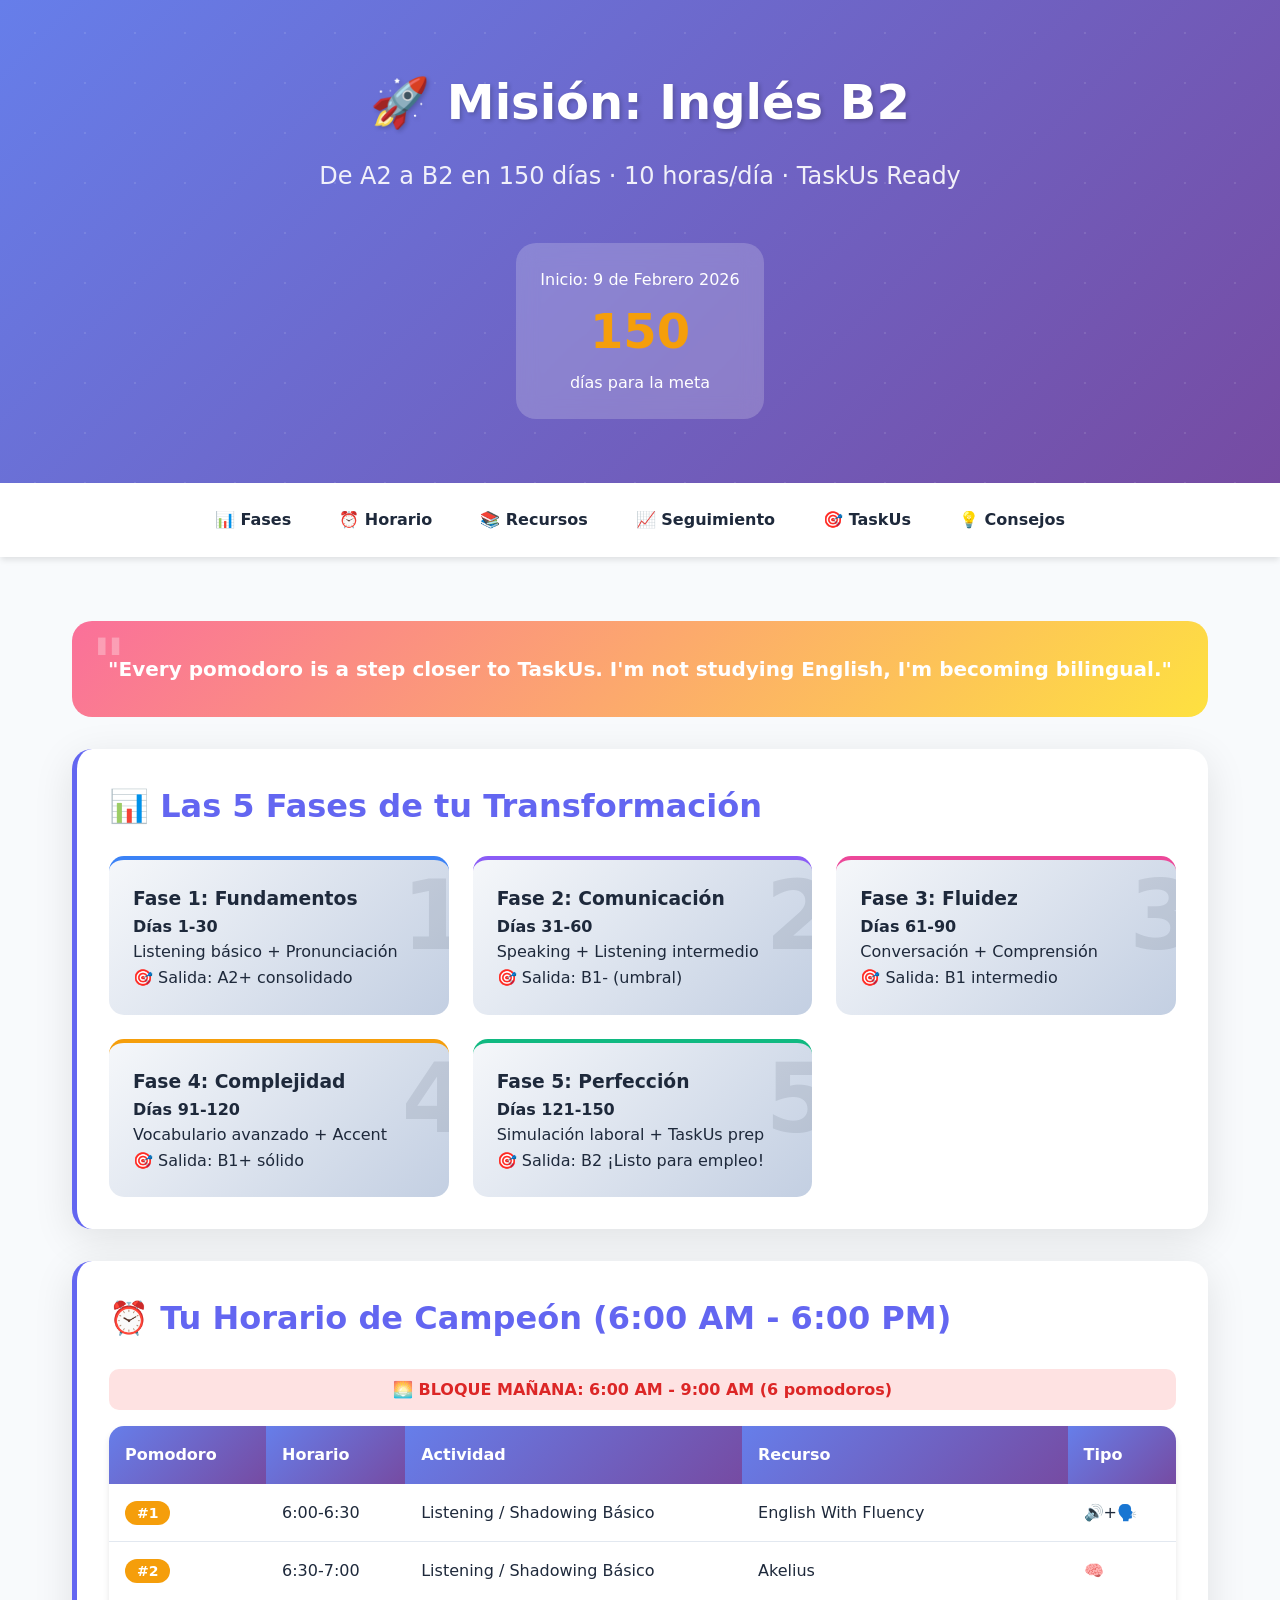
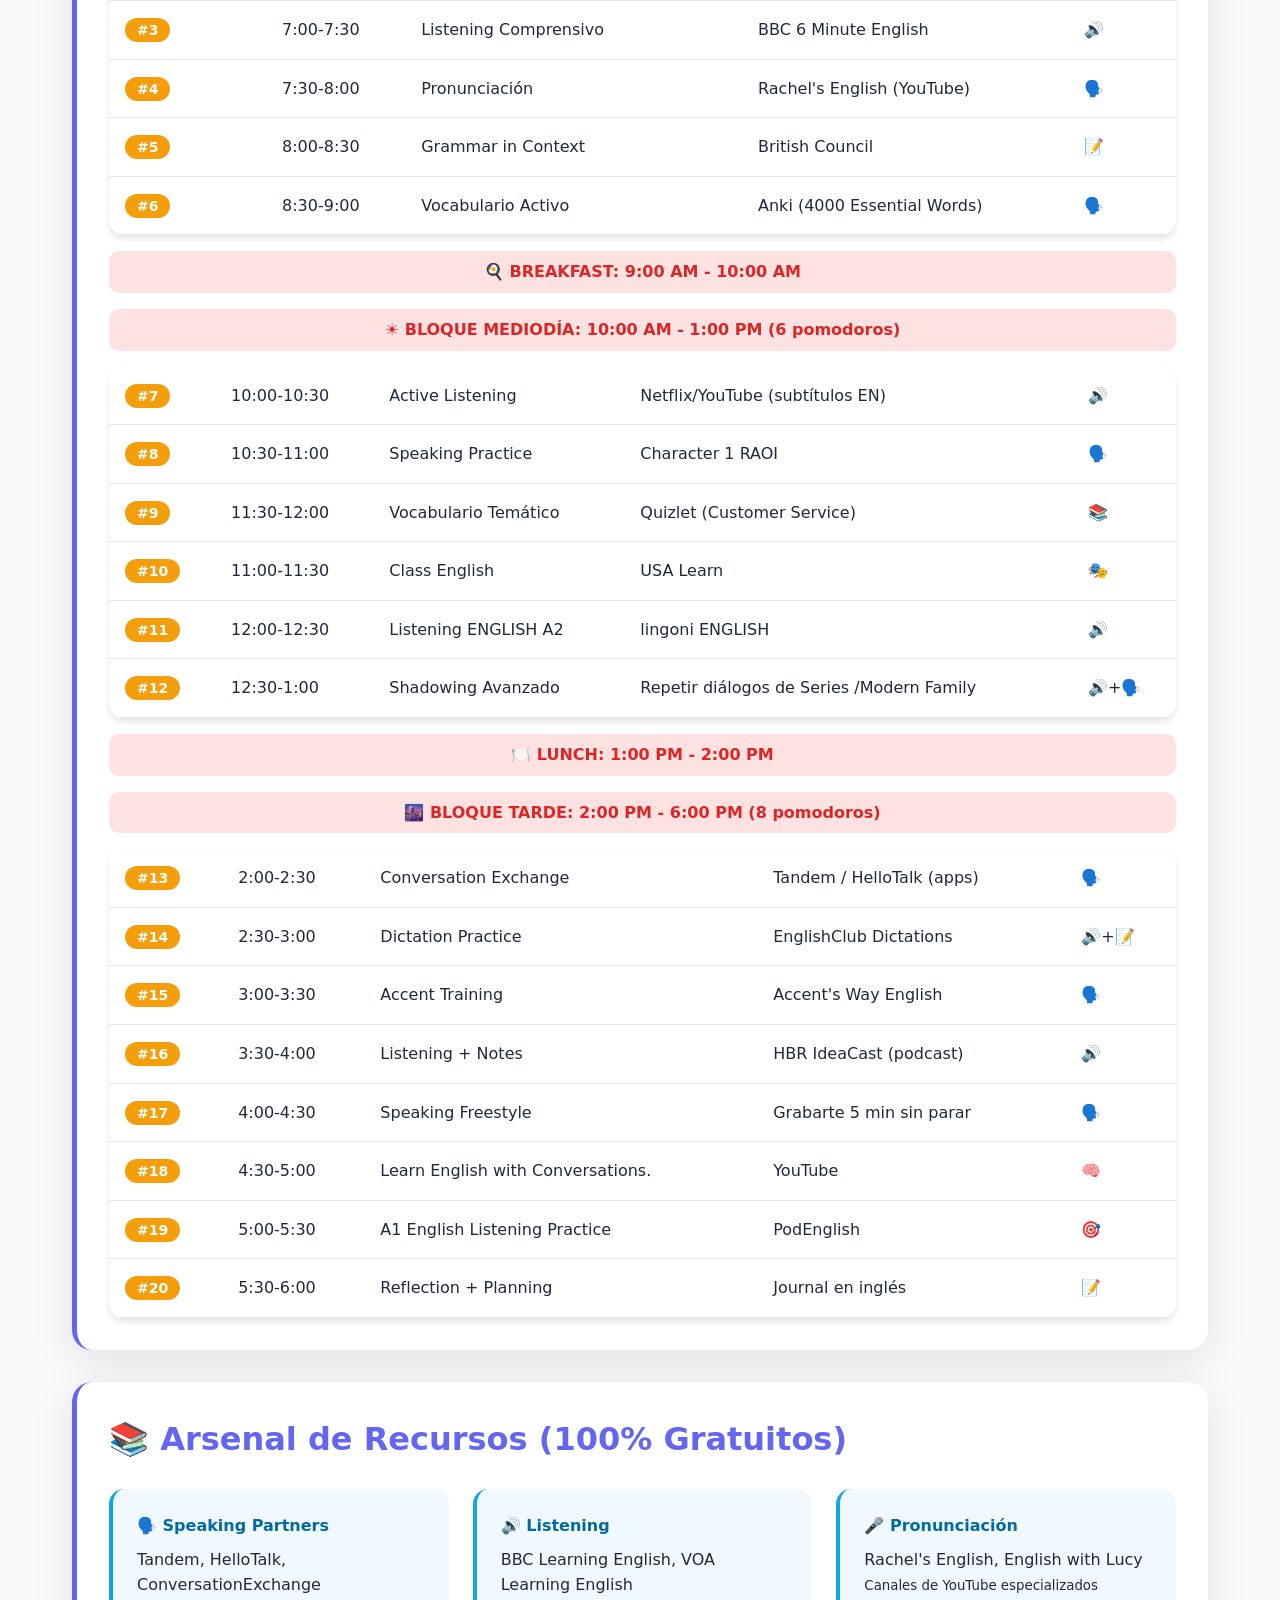
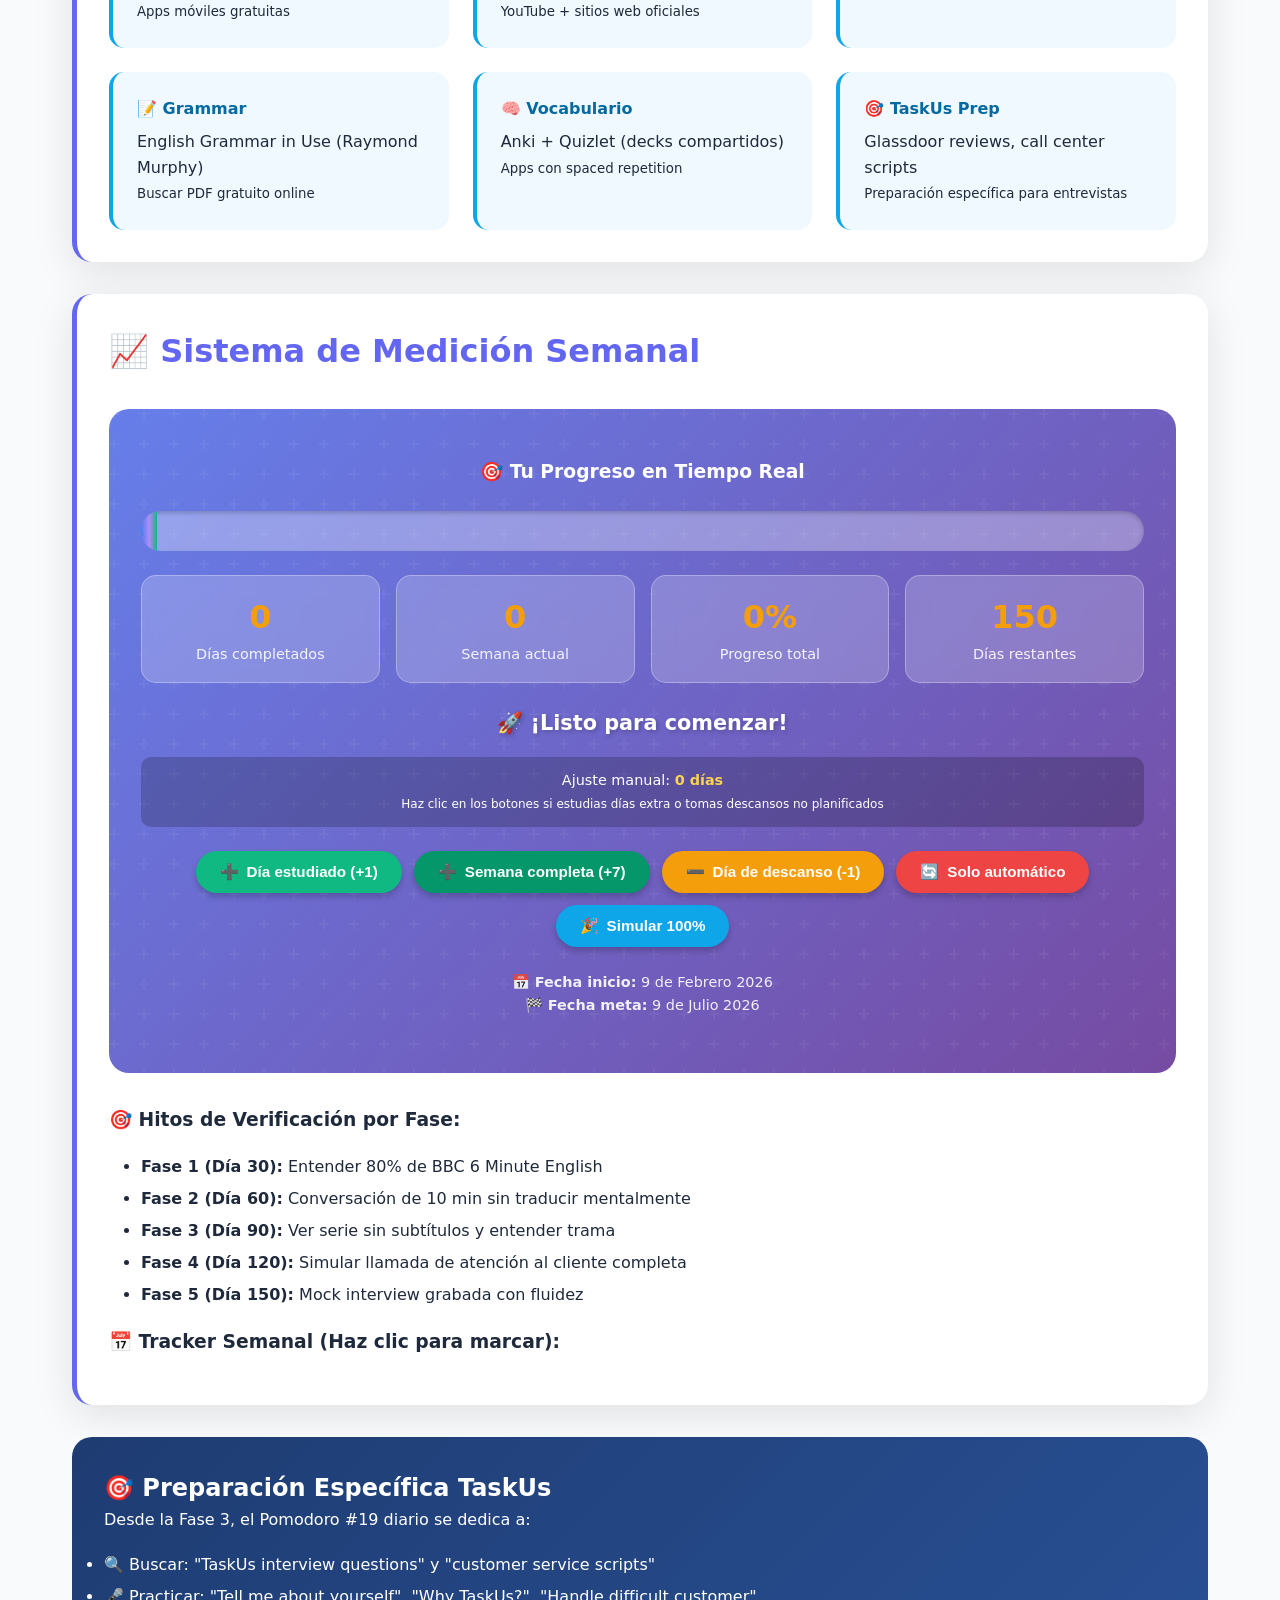
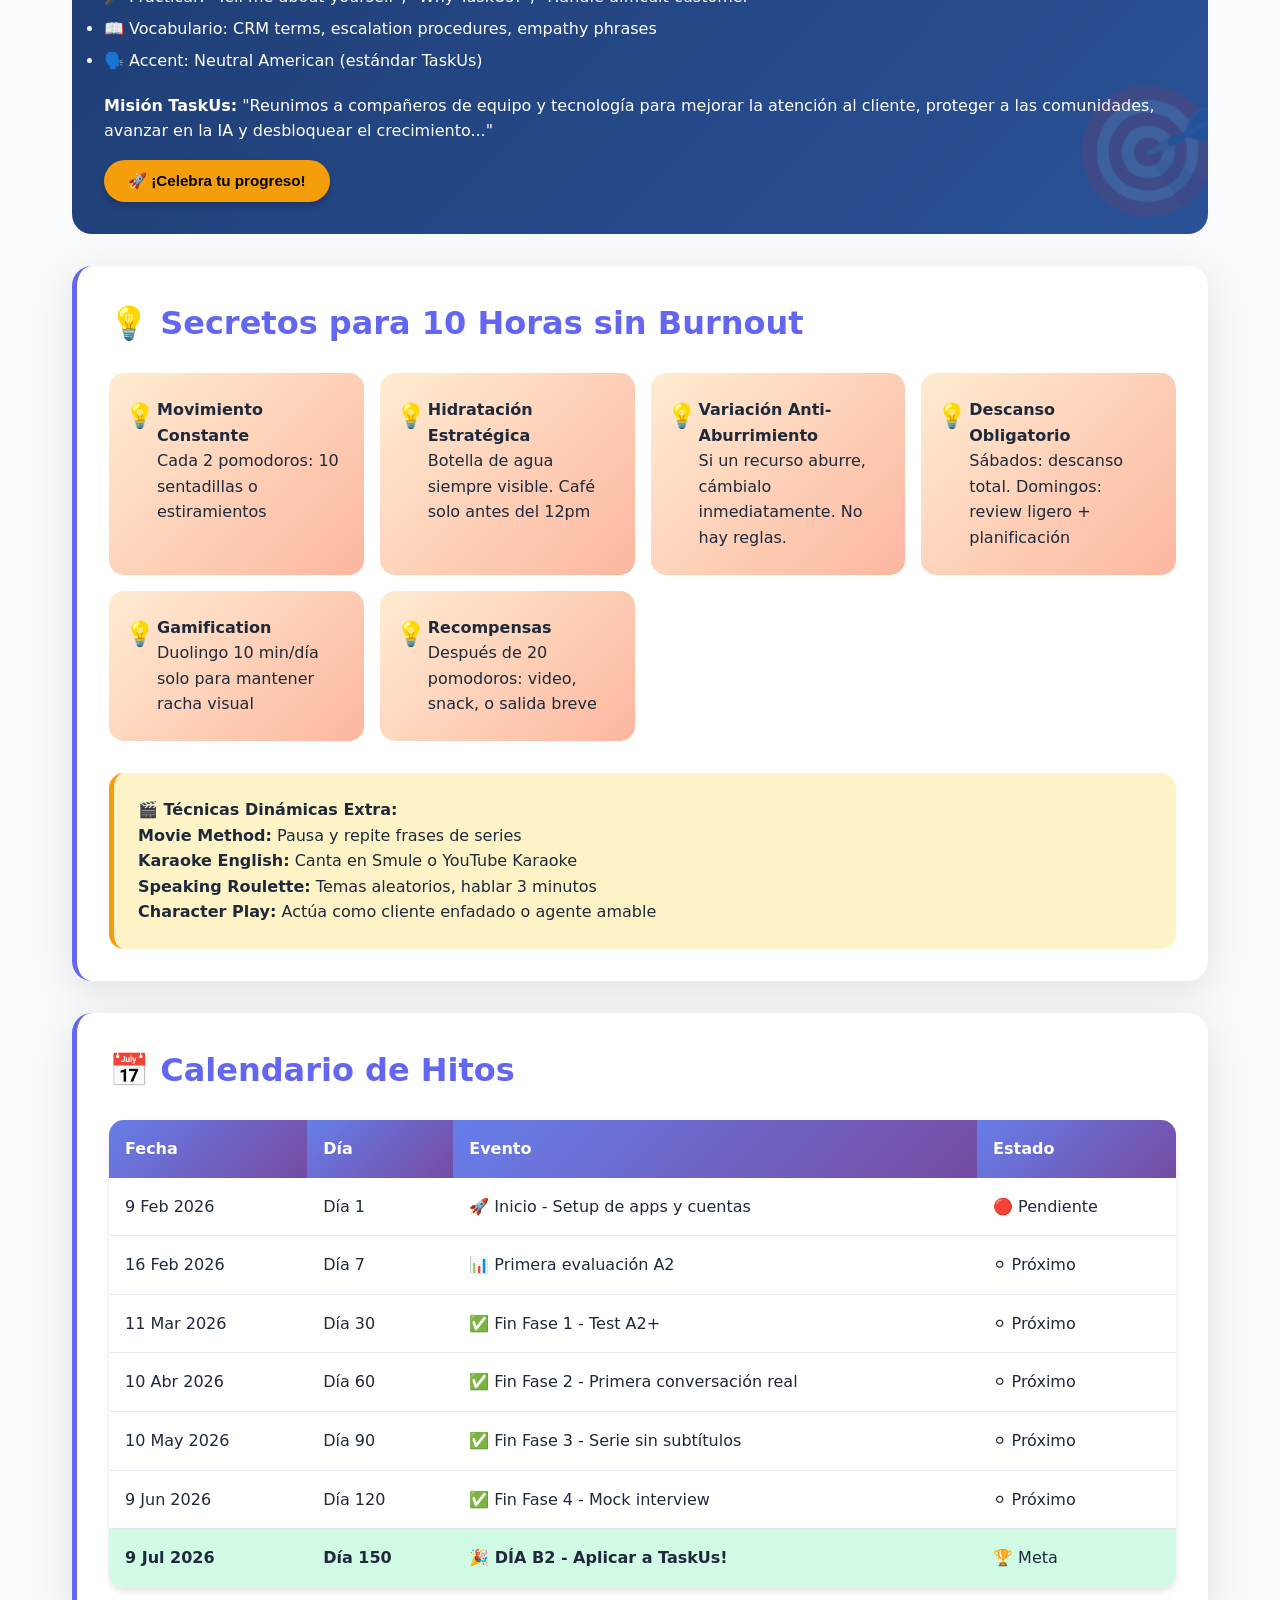
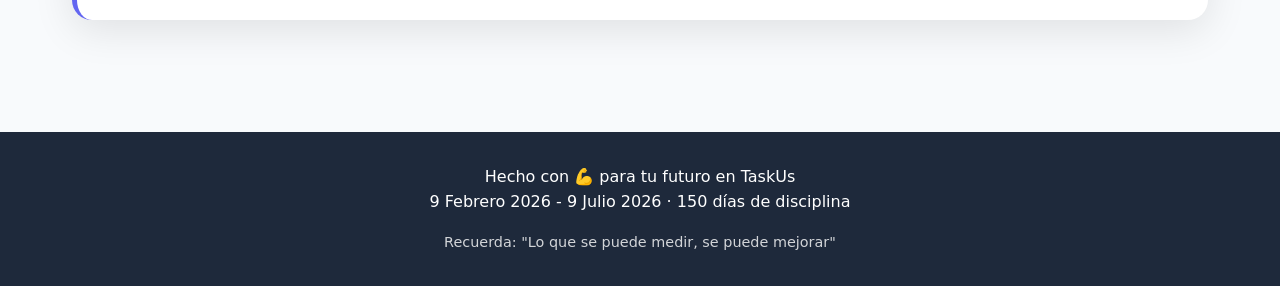
==== index.html @ 7e45b897 "update Index Activity" ====
<!DOCTYPE html>
<html lang="es">
<head>
    <meta charset="UTF-8">
    <meta name="viewport" content="width=device-width, initial-scale=1.0">
    <title>🚀 Plan 150 Días: A2 → B2 | TaskUs Ready</title>
    <link rel="stylesheet" href="style.css">
</head>
<body>

    <!-- Celebration container -->
    <div class="celebration" id="celebration"></div>

    <!-- Hero Section -->
    <section class="hero">
        <div class="hero-content">
            <h1>🚀 Misión: Inglés B2</h1>
            <p class="subtitle">De A2 a B2 en 150 días · 10 horas/día · TaskUs Ready</p>
            <div class="countdown">
                <div>Inicio: 9 de Febrero 2026</div>
                <div class="countdown-number" id="daysRemaining">150</div>
                <div>días para la meta</div>
            </div>
        </div>
    </section>

    <!-- Navigation -->
    <nav class="nav">
        <div class="nav-container">
            <a href="#fases">📊 Fases</a>
            <a href="#horario">⏰ Horario</a>
            <a href="#recursos">📚 Recursos</a>
            <a href="#seguimiento">📈 Seguimiento</a>
            <a href="#taskus">🎯 TaskUs</a>
            <a href="#consejos">💡 Consejos</a>
        </div>
    </nav>

    <div class="container">

        <!-- Quote -->
        <div class="quote-box">
            "Every pomodoro is a step closer to TaskUs. I'm not studying English, I'm becoming bilingual."
        </div>

        <!-- Fases Section -->
        <section id="fases" class="card">
            <h2>📊 Las 5 Fases de tu Transformación</h2>
            <div class="fases-grid">
                <div class="fase-card fase-1" data-fase="1">
                    <h3>Fase 1: Fundamentos</h3>
                    <p><strong>Días 1-30</strong></p>
                    <p>Listening básico + Pronunciación</p>
                    <p>🎯 Salida: A2+ consolidado</p>
                </div>
                <div class="fase-card fase-2" data-fase="2">
                    <h3>Fase 2: Comunicación</h3>
                    <p><strong>Días 31-60</strong></p>
                    <p>Speaking + Listening intermedio</p>
                    <p>🎯 Salida: B1- (umbral)</p>
                </div>
                <div class="fase-card fase-3" data-fase="3">
                    <h3>Fase 3: Fluidez</h3>
                    <p><strong>Días 61-90</strong></p>
                    <p>Conversación + Comprensión</p>
                    <p>🎯 Salida: B1 intermedio</p>
                </div>
                <div class="fase-card fase-4" data-fase="4">
                    <h3>Fase 4: Complejidad</h3>
                    <p><strong>Días 91-120</strong></p>
                    <p>Vocabulario avanzado + Accent</p>
                    <p>🎯 Salida: B1+ sólido</p>
                </div>
                <div class="fase-card fase-5" data-fase="5">
                    <h3>Fase 5: Perfección</h3>
                    <p><strong>Días 121-150</strong></p>
                    <p>Simulación laboral + TaskUs prep</p>
                    <p>🎯 Salida: B2 ¡Listo para empleo!</p>
                </div>
            </div>
        </section>

        <!-- Horario Section -->
        <section id="horario" class="card">
            <h2>⏰ Tu Horario de Campeón (6:00 AM - 6:00 PM)</h2>
            
            <div class="break-time">🌅 BLOQUE MAÑANA: 6:00 AM - 9:00 AM (6 pomodoros)</div>
            <table class="schedule-table">
                <thead>
                    <tr>
                        <th>Pomodoro</th>
                        <th>Horario</th>
                        <th>Actividad</th>
                        <th>Recurso</th>
                        <th>Tipo</th>
                    </tr>
                </thead>
                <tbody>
                    <tr>
                        <td><span class="pomodoro-badge">#1</span></td>
                        <td>6:00-6:30</td>
                        <td>Listening / Shadowing Básico</td>
                        <td>English With Fluency</td>
                        <td>🔊+🗣️</td>
                    </tr>
                    <tr>
                        <td><span class="pomodoro-badge">#2</span></td>
                        <td>6:30-7:00</td>
                        <td>Listening / Shadowing Básico</td>
                        <td>Akelius</td>
                        <td>🧠</td>
                    </tr>
                    <tr>
                        <td><span class="pomodoro-badge">#3</span></td>
                        <td>7:00-7:30</td>
                        <td>Listening Comprensivo</td>
                        <td>BBC 6 Minute English</td>
                        <td>🔊</td>
                    </tr>
                    <tr>
                        <td><span class="pomodoro-badge">#4</span></td>
                        <td>7:30-8:00</td>
                        <td>Pronunciación</td>
                        <td>Rachel's English (YouTube)</td>
                        <td>🗣️</td>
                    </tr>
                    <tr>
                        <td><span class="pomodoro-badge">#5</span></td>
                        <td>8:00-8:30</td>
                        <td>Grammar in Context</td>
                        <td> British Council</td>
                        <td>📝</td>
                    </tr>
                    <tr>
                        <td><span class="pomodoro-badge">#6</span></td>
                        <td>8:30-9:00</td>
                        <td> Vocabulario Activo</td>
                        <td>Anki (4000 Essential Words)</td>
                        <td>🗣️</td>
                    </tr>
                </tbody>
            </table>

            <div class="break-time">🍳 BREAKFAST: 9:00 AM - 10:00 AM</div>

            <div class="break-time">☀️ BLOQUE MEDIODÍA: 10:00 AM - 1:00 PM (6 pomodoros)</div>
            <table class="schedule-table">
                <tbody>
                    <tr>
                        <td><span class="pomodoro-badge">#7</span></td>
                        <td>10:00-10:30</td>
                        <td>Active Listening</td>
                        <td>Netflix/YouTube (subtítulos EN)</td>
                        <td>🔊</td>
                    </tr>
                    <tr>
                        <td><span class="pomodoro-badge">#8</span></td>
                        <td>10:30-11:00</td>
                        <td>Speaking Practice </td>
                        <td>Character 1 RAOI</td>
                        <td>🗣️</td>
                    </tr>
                    <tr>
                        <td><span class="pomodoro-badge">#9</span></td>
                        <td>11:30-12:00</td>
                        <td>Vocabulario Temático</td>
                        <td>Quizlet (Customer Service)</td>
                        <td>📚</td>
                        
                    </tr>
                    <tr>
                        <td><span class="pomodoro-badge">#10</span></td>
                        <td>11:00-11:30</td>
                        <td>Class English</td>
                        <td>USA Learn</td>
                        <td>🎭</td>
                        
                    </tr>
                    <tr>
                        <td><span class="pomodoro-badge">#11</span></td>
                        <td>12:00-12:30</td>
                        <td>Listening ENGLISH A2 </td>
                        <td>lingoni ENGLISH</td>
                        <td>🔊</td>
                    </tr>
                    <tr>
                        <td><span class="pomodoro-badge">#12</span></td>
                        <td>12:30-1:00</td>
                        <td>Shadowing Avanzado</td>
                        <td>Repetir diálogos de Series /Modern Family</td>
                        <td>🔊+🗣️</td>
                    </tr>
                </tbody>
            </table>

            <div class="break-time">🍽️ LUNCH: 1:00 PM - 2:00 PM</div>

            <div class="break-time">🌆 BLOQUE TARDE: 2:00 PM - 6:00 PM (8 pomodoros)</div>
            <table class="schedule-table">
                <tbody>
                    <tr>
                        <td><span class="pomodoro-badge">#13</span></td>
                        <td>2:00-2:30</td>
                        <td>Conversation Exchange</td>
                        <td>Tandem / HelloTalk (apps)</td>
                        <td>🗣️</td>
                    </tr>
                    <tr>
                        <td><span class="pomodoro-badge">#14</span></td>
                        <td>2:30-3:00</td>
                        <td>Dictation Practice</td>
                        <td>EnglishClub Dictations</td>
                        <td>🔊+📝</td>
                    </tr>
                    <tr>
                        <td><span class="pomodoro-badge">#15</span></td>
                        <td>3:00-3:30</td>
                        <td>Accent Training</td>
                        <td>Accent's Way English</td>
                        <td>🗣️</td>
                    </tr>
                    <tr>
                        <td><span class="pomodoro-badge">#16</span></td>
                        <td>3:30-4:00</td>
                        <td>Listening + Notes</td>
                        <td>HBR IdeaCast (podcast)</td>
                        <td>🔊</td>
                    </tr>
                    <tr>
                        <td><span class="pomodoro-badge">#17</span></td>
                        <td>4:00-4:30</td>
                        <td>Speaking Freestyle</td>
                        <td>Grabarte 5 min sin parar</td>
                        <td>🗣️</td>
                    </tr>
                    <tr>
                        <td><span class="pomodoro-badge">#18</span></td>
                        <td>4:30-5:00</td>
                        <td>Learn English with Conversations.</td>
                        <td>YouTube</td>
                        <td>🧠</td>
                    </tr>
                    <tr>
                        <td><span class="pomodoro-badge">#19</span></td>
                        <td>5:00-5:30</td>
                        <td>A1 English Listening Practice</td>
                        <td>PodEnglish</td>
                        <td>🎯</td>
                    </tr>
                    <tr>
                        <td><span class="pomodoro-badge">#20</span></td>
                        <td>5:30-6:00</td>
                        <td>Reflection + Planning</td>
                        <td>Journal en inglés</td>
                        <td>📝</td>
                    </tr>
                </tbody>
            </table>
        </section>

        <!-- Recursos Section -->
        <section id="recursos" class="card">
            <h2>📚 Arsenal de Recursos (100% Gratuitos)</h2>
            <div class="resources-grid">
                <div class="resource-item">
                    <h4>🗣️ Speaking Partners</h4>
                    <p>Tandem, HelloTalk, ConversationExchange</p>
                    <small>Apps móviles gratuitas</small>
                </div>
                <div class="resource-item">
                    <h4>🔊 Listening</h4>
                    <p>BBC Learning English, VOA Learning English</p>
                    <small>YouTube + sitios web oficiales</small>
                </div>
                <div class="resource-item">
                    <h4>🎤 Pronunciación</h4>
                    <p>Rachel's English, English with Lucy</p>
                    <small>Canales de YouTube especializados</small>
                </div>
                <div class="resource-item">
                    <h4>📝 Grammar</h4>
                    <p>English Grammar in Use (Raymond Murphy)</p>
                    <small>Buscar PDF gratuito online</small>
                </div>
                <div class="resource-item">
                    <h4>🧠 Vocabulario</h4>
                    <p>Anki + Quizlet (decks compartidos)</p>
                    <small>Apps con spaced repetition</small>
                </div>
                <div class="resource-item">
                    <h4>🎯 TaskUs Prep</h4>
                    <p>Glassdoor reviews, call center scripts</p>
                    <small>Preparación específica para entrevistas</small>
                </div>
            </div>
        </section>

        <!-- SEGUIMIENTO SECTION - MEJORADO CON SISTEMA HÍBRIDO -->
        <section id="seguimiento" class="card">
            <h2>📈 Sistema de Medición Semanal</h2>
            
            <div class="progress-section">
                <div class="progress-content">
                    <h3>🎯 Tu Progreso en Tiempo Real</h3>
                    
                    <div class="progress-bar">
                        <div class="progress-fill" id="progressBar">0%</div>
                    </div>
                    
                    <div class="progress-stats">
                        <div class="stat-box">
                            <div class="stat-number" id="statDays">0</div>
                            <div class="stat-label">Días completados</div>
                        </div>
                        <div class="stat-box">
                            <div class="stat-number" id="statWeeks">0</div>
                            <div class="stat-label">Semana actual</div>
                        </div>
                        <div class="stat-box">
                            <div class="stat-number" id="statPercentage">0%</div>
                            <div class="stat-label">Progreso total</div>
                        </div>
                        <div class="stat-box">
                            <div class="stat-number" id="statRemaining">150</div>
                            <div class="stat-label">Días restantes</div>
                        </div>
                    </div>
                    
                    <div class="motivation-msg" id="motivationMsg">🚀 ¡Listo para comenzar!</div>
                    
                    <div class="manual-adjust" id="manualAdjustBox">
                        Ajuste manual: <span id="adjustValue" class="adjust-neutral">0 días</span>
                        <br><small>Haz clic en los botones si estudias días extra o tomas descansos no planificados</small>
                    </div>
                    
                    <div class="progress-controls">
                        <button onclick="addDay()" class="btn btn-success">
                            <span>➕</span> Día estudiado (+1)
                        </button>
                        <button onclick="addWeek()" class="btn btn-success" style="background: #059669;">
                            <span>➕</span> Semana completa (+7)
                        </button>
                        <button onclick="removeDay()" class="btn btn-warning">
                            <span>➖</span> Día de descanso (-1)
                        </button>
                        <button onclick="resetManual()" class="btn btn-danger">
                            <span>🔄</span> Solo automático
                        </button>
                        <button onclick="test100()" class="btn btn-info">
                            <span>🎉</span> Simular 100%
                        </button>
                    </div>
                    
                    <div style="margin-top: 1.5rem; font-size: 0.9rem; opacity: 0.9;">
                        <p>📅 <strong>Fecha inicio:</strong> 9 de Febrero 2026</p>
                        <p>🏁 <strong>Fecha meta:</strong> 9 de Julio 2026</p>
                        <p id="currentDateDisplay" style="margin-top: 0.5rem; color: #fcd34d;"></p>
                    </div>
                </div>
            </div>

            <h3>🎯 Hitos de Verificación por Fase:</h3>
            <ul style="margin: 1rem 0; padding-left: 2rem; line-height: 2;">
                <li id="milestone1"><strong>Fase 1 (Día 30):</strong> Entender 80% de BBC 6 Minute English</li>
                <li id="milestone2"><strong>Fase 2 (Día 60):</strong> Conversación de 10 min sin traducir mentalmente</li>
                <li id="milestone3"><strong>Fase 3 (Día 90):</strong> Ver serie sin subtítulos y entender trama</li>
                <li id="milestone4"><strong>Fase 4 (Día 120):</strong> Simular llamada de atención al cliente completa</li>
                <li id="milestone5"><strong>Fase 5 (Día 150):</strong> Mock interview grabada con fluidez</li>
            </ul>

            <h3>📅 Tracker Semanal (Haz clic para marcar):</h3>
            <div class="daily-tracker" id="tracker"></div>
        </section>

        <!-- TaskUs Section -->
        <section id="taskus" class="taskus-box">
            <h2>🎯 Preparación Específica TaskUs</h2>
            <p>Desde la Fase 3, el Pomodoro #19 diario se dedica a:</p>
            <ul style="margin: 1rem 0; line-height: 2;">
                <li>🔍 Buscar: "TaskUs interview questions" y "customer service scripts"</li>
                <li>🎤 Practicar: "Tell me about yourself", "Why TaskUs?", "Handle difficult customer"</li>
                <li>📖 Vocabulario: CRM terms, escalation procedures, empathy phrases</li>
                <li>🗣️ Accent: Neutral American (estándar TaskUs)</li>
            </ul>
            <p><strong>Misión TaskUs:</strong> "Reunimos a compañeros de equipo y tecnología para mejorar la atención al cliente, proteger a las comunidades, avanzar en la IA y desbloquear el crecimiento..."</p>
            <button class="btn" onclick="celebrate()" style="margin-top: 1rem; background: var(--accent);">🚀 ¡Celebra tu progreso!</button>
        </section>

        <!-- Consejos Section -->
        <section id="consejos" class="card">
            <h2>💡 Secretos para 10 Horas sin Burnout</h2>
            <div class="tips-grid">
                <div class="tip-card">
                    <h4>Movimiento Constante</h4>
                    <p>Cada 2 pomodoros: 10 sentadillas o estiramientos</p>
                </div>
                <div class="tip-card">
                    <h4>Hidratación Estratégica</h4>
                    <p>Botella de agua siempre visible. Café solo antes del 12pm</p>
                </div>
                <div class="tip-card">
                    <h4>Variación Anti-Aburrimiento</h4>
                    <p>Si un recurso aburre, cámbialo inmediatamente. No hay reglas.</p>
                </div>
                <div class="tip-card">
                    <h4>Descanso Obligatorio</h4>
                    <p>Sábados: descanso total. Domingos: review ligero + planificación</p>
                </div>
                <div class="tip-card">
                    <h4>Gamification</h4>
                    <p>Duolingo 10 min/día solo para mantener racha visual</p>
                </div>
                <div class="tip-card">
                    <h4>Recompensas</h4>
                    <p>Después de 20 pomodoros: video, snack, o salida breve</p>
                </div>
            </div>

            <div style="margin-top: 2rem; padding: 1.5rem; background: #fef3c7; border-radius: 15px; border-left: 5px solid #f59e0b;">
                <h4>🎬 Técnicas Dinámicas Extra:</h4>
                <p><strong>Movie Method:</strong> Pausa y repite frases de series</p>
                <p><strong>Karaoke English:</strong> Canta en Smule o YouTube Karaoke</p>
                <p><strong>Speaking Roulette:</strong> Temas aleatorios, hablar 3 minutos</p>
                <p><strong>Character Play:</strong> Actúa como cliente enfadado o agente amable</p>
            </div>
        </section>

        <!-- Calendar -->
        <section class="card">
            <h2>📅 Calendario de Hitos</h2>
            <table class="schedule-table">
                <thead>
                    <tr>
                        <th>Fecha</th>
                        <th>Día</th>
                        <th>Evento</th>
                        <th>Estado</th>
                    </tr>
                </thead>
                <tbody>
                    <tr>
                        <td>9 Feb 2026</td>
                        <td>Día 1</td>
                        <td>🚀 Inicio - Setup de apps y cuentas</td>
                        <td id="status1">🔴 Pendiente</td>
                    </tr>
                    <tr>
                        <td>16 Feb 2026</td>
                        <td>Día 7</td>
                        <td>📊 Primera evaluación A2</td>
                        <td id="status2">⚪ Próximo</td>
                    </tr>
                    <tr>
                        <td>11 Mar 2026</td>
                        <td>Día 30</td>
                        <td>✅ Fin Fase 1 - Test A2+</td>
                        <td id="status3">⚪ Próximo</td>
                    </tr>
                    <tr>
                        <td>10 Abr 2026</td>
                        <td>Día 60</td>
                        <td>✅ Fin Fase 2 - Primera conversación real</td>
                        <td id="status4">⚪ Próximo</td>
                    </tr>
                    <tr>
                        <td>10 May 2026</td>
                        <td>Día 90</td>
                        <td>✅ Fin Fase 3 - Serie sin subtítulos</td>
                        <td id="status5">⚪ Próximo</td>
                    </tr>
                    <tr>
                        <td>9 Jun 2026</td>
                        <td>Día 120</td>
                        <td>✅ Fin Fase 4 - Mock interview</td>
                        <td id="status6">⚪ Próximo</td>
                    </tr>
                    <tr style="background: #d1fae5;" id="finalRow">
                        <td><strong>9 Jul 2026</strong></td>
                        <td><strong>Día 150</strong></td>
                        <td><strong>🎉 DÍA B2 - Aplicar a TaskUs!</strong></td>
                        <td id="status7">🏆 Meta</td>
                    </tr>
                </tbody>
            </table>
        </section>

    </div>

    <footer>
        <p>Hecho con 💪 para tu futuro en TaskUs</p>
        <p>9 Febrero 2026 - 9 Julio 2026 · 150 días de disciplina</p>
        <p style="margin-top: 1rem; font-size: 0.9rem; opacity: 0.8;">
            Recuerda: "Lo que se puede medir, se puede mejorar"
        </p>
    </footer>

    

</body>
</html>
---- style.css ----
* {
            margin: 0;
            padding: 0;
            box-sizing: border-box;
        }

        :root {
            --primary: #6366f1;
            --secondary: #8b5cf6;
            --accent: #f59e0b;
            --success: #10b981;
            --danger: #ef4444;
            --warning: #f59e0b;
            --dark: #1e293b;
            --light: #f8fafc;
            --gradient: linear-gradient(135deg, #667eea 0%, #764ba2 100%);
        }

        body {
            font-family: 'Segoe UI', system-ui, -apple-system, sans-serif;
            background: var(--light);
            color: var(--dark);
            line-height: 1.6;
            overflow-x: hidden;
        }

        /* Hero Section */
        .hero {
            background: var(--gradient);
            color: white;
            padding: 4rem 2rem;
            text-align: center;
            position: relative;
            overflow: hidden;
        }

        .hero::before {
            content: '';
            position: absolute;
            top: -50%;
            left: -50%;
            width: 200%;
            height: 200%;
            background: radial-gradient(circle, rgba(255,255,255,0.1) 1px, transparent 1px);
            background-size: 50px 50px;
            animation: move 20s linear infinite;
        }

        @keyframes move {
            0% { transform: translate(0, 0); }
            100% { transform: translate(50px, 50px); }
        }

        .hero-content {
            position: relative;
            z-index: 1;
            max-width: 800px;
            margin: 0 auto;
        }

        .hero h1 {
            font-size: 3rem;
            margin-bottom: 1rem;
            text-shadow: 2px 2px 4px rgba(0,0,0,0.2);
        }

        .hero .subtitle {
            font-size: 1.5rem;
            opacity: 0.9;
            margin-bottom: 2rem;
        }

        .countdown {
            background: rgba(255,255,255,0.2);
            backdrop-filter: blur(10px);
            padding: 1.5rem;
            border-radius: 20px;
            display: inline-block;
            margin-top: 1rem;
        }

        .countdown-number {
            font-size: 3rem;
            font-weight: bold;
            color: var(--accent);
        }

        /* Navigation */
        .nav {
            background: white;
            padding: 1rem;
            position: sticky;
            top: 0;
            z-index: 100;
            box-shadow: 0 4px 6px -1px rgba(0,0,0,0.1);
        }

        .nav-container {
            max-width: 1200px;
            margin: 0 auto;
            display: flex;
            justify-content: center;
            flex-wrap: wrap;
            gap: 1rem;
        }

        .nav a {
            text-decoration: none;
            color: var(--dark);
            padding: 0.5rem 1rem;
            border-radius: 50px;
            transition: all 0.3s;
            font-weight: 600;
        }

        .nav a:hover {
            background: var(--primary);
            color: white;
            transform: translateY(-2px);
        }

        /* Container */
        .container {
            max-width: 1200px;
            margin: 0 auto;
            padding: 2rem;
        }

        /* Cards */
        .card {
            background: white;
            border-radius: 20px;
            padding: 2rem;
            margin-bottom: 2rem;
            box-shadow: 0 10px 40px rgba(0,0,0,0.1);
            transition: transform 0.3s, box-shadow 0.3s;
            border-left: 5px solid var(--primary);
        }

        .card:hover {
            transform: translateY(-5px);
            box-shadow: 0 20px 60px rgba(0,0,0,0.15);
        }

        .card h2 {
            color: var(--primary);
            margin-bottom: 1.5rem;
            font-size: 2rem;
            display: flex;
            align-items: center;
            gap: 0.5rem;
        }

        /* Fases Grid */
        .fases-grid {
            display: grid;
            grid-template-columns: repeat(auto-fit, minmax(250px, 1fr));
            gap: 1.5rem;
            margin-top: 1.5rem;
        }

        .fase-card {
            background: linear-gradient(135deg, #f5f7fa 0%, #c3cfe2 100%);
            padding: 1.5rem;
            border-radius: 15px;
            position: relative;
            overflow: hidden;
            transition: all 0.3s;
        }

        .fase-card::before {
            content: attr(data-fase);
            position: absolute;
            top: -20px;
            right: -20px;
            font-size: 6rem;
            opacity: 0.1;
            font-weight: bold;
        }

        .fase-card:hover {
            transform: scale(1.05);
        }

        .fase-card.fase-1 { border-top: 4px solid #3b82f6; }
        .fase-card.fase-2 { border-top: 4px solid #8b5cf6; }
        .fase-card.fase-3 { border-top: 4px solid #ec4899; }
        .fase-card.fase-4 { border-top: 4px solid #f59e0b; }
        .fase-card.fase-5 { border-top: 4px solid #10b981; }

        /* Schedule Table */
        .schedule-table {
            width: 100%;
            border-collapse: collapse;
            margin-top: 1rem;
            background: white;
            border-radius: 15px;
            overflow: hidden;
            box-shadow: 0 4px 6px rgba(0,0,0,0.1);
        }

        .schedule-table th {
            background: var(--gradient);
            color: white;
            padding: 1rem;
            text-align: left;
        }

        .schedule-table td {
            padding: 1rem;
            border-bottom: 1px solid #e2e8f0;
        }

        .schedule-table tr:hover {
            background: #f8fafc;
        }

        .pomodoro-badge {
            background: var(--accent);
            color: white;
            padding: 0.25rem 0.75rem;
            border-radius: 50px;
            font-size: 0.875rem;
            font-weight: bold;
        }

        .break-time {
            background: #fee2e2;
            color: #dc2626;
            padding: 0.5rem 1rem;
            border-radius: 10px;
            text-align: center;
            font-weight: bold;
            margin: 1rem 0;
        }

        /* Resources Grid */
        .resources-grid {
            display: grid;
            grid-template-columns: repeat(auto-fit, minmax(300px, 1fr));
            gap: 1.5rem;
            margin-top: 1.5rem;
        }

        .resource-item {
            background: #f0f9ff;
            padding: 1.5rem;
            border-radius: 15px;
            border-left: 4px solid #0ea5e9;
            transition: all 0.3s;
        }

        .resource-item:hover {
            background: #e0f2fe;
            transform: translateX(10px);
        }

        .resource-item h4 {
            color: #0369a1;
            margin-bottom: 0.5rem;
        }

        /* Progress Section - MEJORADO */
        .progress-section {
            background: linear-gradient(135deg, #667eea 0%, #764ba2 100%);
            color: white;
            padding: 3rem 2rem;
            border-radius: 20px;
            margin: 2rem 0;
            text-align: center;
            position: relative;
            overflow: hidden;
        }

        .progress-section::before {
            content: '';
            position: absolute;
            top: 0;
            left: 0;
            right: 0;
            bottom: 0;
            background: url("data:image/svg+xml,%3Csvg width='60' height='60' viewBox='0 0 60 60' xmlns='http://www.w3.org/2000/svg'%3E%3Cg fill='none' fill-rule='evenodd'%3E%3Cg fill='%23ffffff' fill-opacity='0.05'%3E%3Cpath d='M36 34v-4h-2v4h-4v2h4v4h2v-4h4v-2h-4zm0-30V0h-2v4h-4v2h4v4h2V6h4V4h-4zM6 34v-4H4v4H0v2h4v4h2v-4h4v-2H6zM6 4V0H4v4H0v2h4v4h2V6h4V4H6z'/%3E%3C/g%3E%3C/g%3E%3C/svg%3E");
        }

        .progress-content {
            position: relative;
            z-index: 1;
        }

        .progress-bar {
            background: rgba(255,255,255,0.3);
            height: 40px;
            border-radius: 20px;
            overflow: hidden;
            margin: 1.5rem 0;
            box-shadow: inset 0 2px 4px rgba(0,0,0,0.2);
            position: relative;
        }

        .progress-fill {
            background: linear-gradient(90deg, #3b82f6 0%, #8b5cf6 50%, #10b981 100%);
            height: 100%;
            width: 0%;
            transition: width 1s ease, background 0.5s ease;
            display: flex;
            align-items: center;
            justify-content: flex-end;
            padding-right: 1rem;
            font-weight: bold;
            font-size: 1.1rem;
            text-shadow: 1px 1px 2px rgba(0,0,0,0.3);
            position: relative;
            overflow: hidden;
        }

        .progress-fill::after {
            content: '';
            position: absolute;
            top: 0;
            left: 0;
            right: 0;
            bottom: 0;
            background: linear-gradient(90deg, transparent, rgba(255,255,255,0.3), transparent);
            animation: shimmer 2s infinite;
        }

        @keyframes shimmer {
            0% { transform: translateX(-100%); }
            100% { transform: translateX(100%); }
        }

        .progress-stats {
            display: grid;
            grid-template-columns: repeat(auto-fit, minmax(150px, 1fr));
            gap: 1rem;
            margin: 1.5rem 0;
        }

        .stat-box {
            background: rgba(255,255,255,0.2);
            backdrop-filter: blur(10px);
            padding: 1rem;
            border-radius: 15px;
            border: 1px solid rgba(255,255,255,0.3);
        }

        .stat-number {
            font-size: 2rem;
            font-weight: bold;
            color: var(--accent);
        }

        .stat-label {
            font-size: 0.9rem;
            opacity: 0.9;
        }

        .progress-controls {
            display: flex;
            flex-wrap: wrap;
            justify-content: center;
            gap: 0.75rem;
            margin-top: 1.5rem;
        }

        .btn {
            display: inline-flex;
            align-items: center;
            gap: 0.5rem;
            padding: 0.75rem 1.5rem;
            border-radius: 50px;
            text-decoration: none;
            font-weight: bold;
            transition: all 0.3s;
            border: none;
            cursor: pointer;
            font-size: 0.95rem;
            box-shadow: 0 4px 6px rgba(0,0,0,0.2);
        }

        .btn:hover {
            transform: translateY(-3px);
            box-shadow: 0 10px 20px rgba(0,0,0,0.3);
        }

        .btn:active {
            transform: translateY(-1px);
        }

        .btn-success {
            background: var(--success);
            color: white;
        }

        .btn-warning {
            background: var(--warning);
            color: white;
        }

        .btn-danger {
            background: var(--danger);
            color: white;
        }

        .btn-info {
            background: #0ea5e9;
            color: white;
        }

        .motivation-msg {
            margin-top: 1.5rem;
            font-size: 1.3rem;
            font-weight: bold;
            text-shadow: 2px 2px 4px rgba(0,0,0,0.2);
            animation: pulse 2s infinite;
        }

        @keyframes pulse {
            0%, 100% { transform: scale(1); }
            50% { transform: scale(1.05); }
        }

        .manual-adjust {
            margin-top: 1rem;
            padding: 0.75rem;
            background: rgba(0,0,0,0.2);
            border-radius: 10px;
            font-size: 0.9rem;
        }

        .adjust-positive {
            color: #6ee7b7;
            font-weight: bold;
        }

        .adjust-negative {
            color: #fca5a5;
            font-weight: bold;
        }

        .adjust-neutral {
            color: #fcd34d;
            font-weight: bold;
        }

        /* Tips Section */
        .tips-grid {
            display: grid;
            grid-template-columns: repeat(auto-fit, minmax(250px, 1fr));
            gap: 1rem;
            margin-top: 1.5rem;
        }

        .tip-card {
            background: linear-gradient(135deg, #ffecd2 0%, #fcb69f 100%);
            padding: 1.5rem;
            border-radius: 15px;
            position: relative;
            padding-left: 3rem;
        }

        .tip-card::before {
            content: '💡';
            position: absolute;
            left: 1rem;
            top: 1.5rem;
            font-size: 1.5rem;
        }

        /* TaskUs Section */
        .taskus-box {
            background: linear-gradient(135deg, #1e3c72 0%, #2a5298 100%);
            color: white;
            padding: 2rem;
            border-radius: 20px;
            margin: 2rem 0;
            position: relative;
            overflow: hidden;
        }

        .taskus-box::before {
            content: '🎯';
            position: absolute;
            right: -20px;
            bottom: -20px;
            font-size: 8rem;
            opacity: 0.1;
        }

        /* Quote section */
        .quote-box {
            background: linear-gradient(135deg, #fa709a 0%, #fee140 100%);
            padding: 2rem;
            border-radius: 20px;
            text-align: center;
            font-size: 1.25rem;
            font-weight: 600;
            color: white;
            margin: 2rem 0;
            position: relative;
        }

        .quote-box::before {
            content: '"';
            font-size: 4rem;
            position: absolute;
            top: -10px;
            left: 20px;
            opacity: 0.3;
        }

        /* Checkbox tracker */
        .daily-tracker {
            display: grid;
            grid-template-columns: repeat(7, 1fr);
            gap: 0.5rem;
            margin-top: 1rem;
        }

        .day-box {
            aspect-ratio: 1;
            background: #e2e8f0;
            border-radius: 10px;
            display: flex;
            align-items: center;
            justify-content: center;
            font-size: 0.75rem;
            cursor: pointer;
            transition: all 0.3s;
            font-weight: bold;
        }

        .day-box:hover { background: #cbd5e1; }
        .day-box.completed { 
            background: var(--success); 
            color: white;
            transform: scale(1.1);
        }

        /* Footer */
        footer {
            background: var(--dark);
            color: white;
            text-align: center;
            padding: 2rem;
            margin-top: 3rem;
        }

        /* Animations */
        @keyframes fadeIn {
            from { opacity: 0; transform: translateY(20px); }
            to { opacity: 1; transform: translateY(0); }
        }

        .card {
            animation: fadeIn 0.6s ease-out;
        }

        /* Responsive */
        @media (max-width: 768px) {
            .hero h1 { font-size: 2rem; }
            .schedule-table { font-size: 0.875rem; }
            .nav a { padding: 0.5rem; font-size: 0.875rem; }
            .progress-controls { flex-direction: column; align-items: center; }
            .btn { width: 100%; max-width: 300px; justify-content: center; }
        }

        /* Celebration animation */
        .celebration {
            position: fixed;
            top: 0;
            left: 0;
            width: 100%;
            height: 100%;
            pointer-events: none;
            z-index: 9999;
            display: none;
        }

        .confetti {
            position: absolute;
            width: 10px;
            height: 10px;
            background: #f0f;
            animation: fall linear forwards;
        }

        @keyframes fall {
            to {
                transform: translateY(100vh) rotate(720deg);
            }
        }
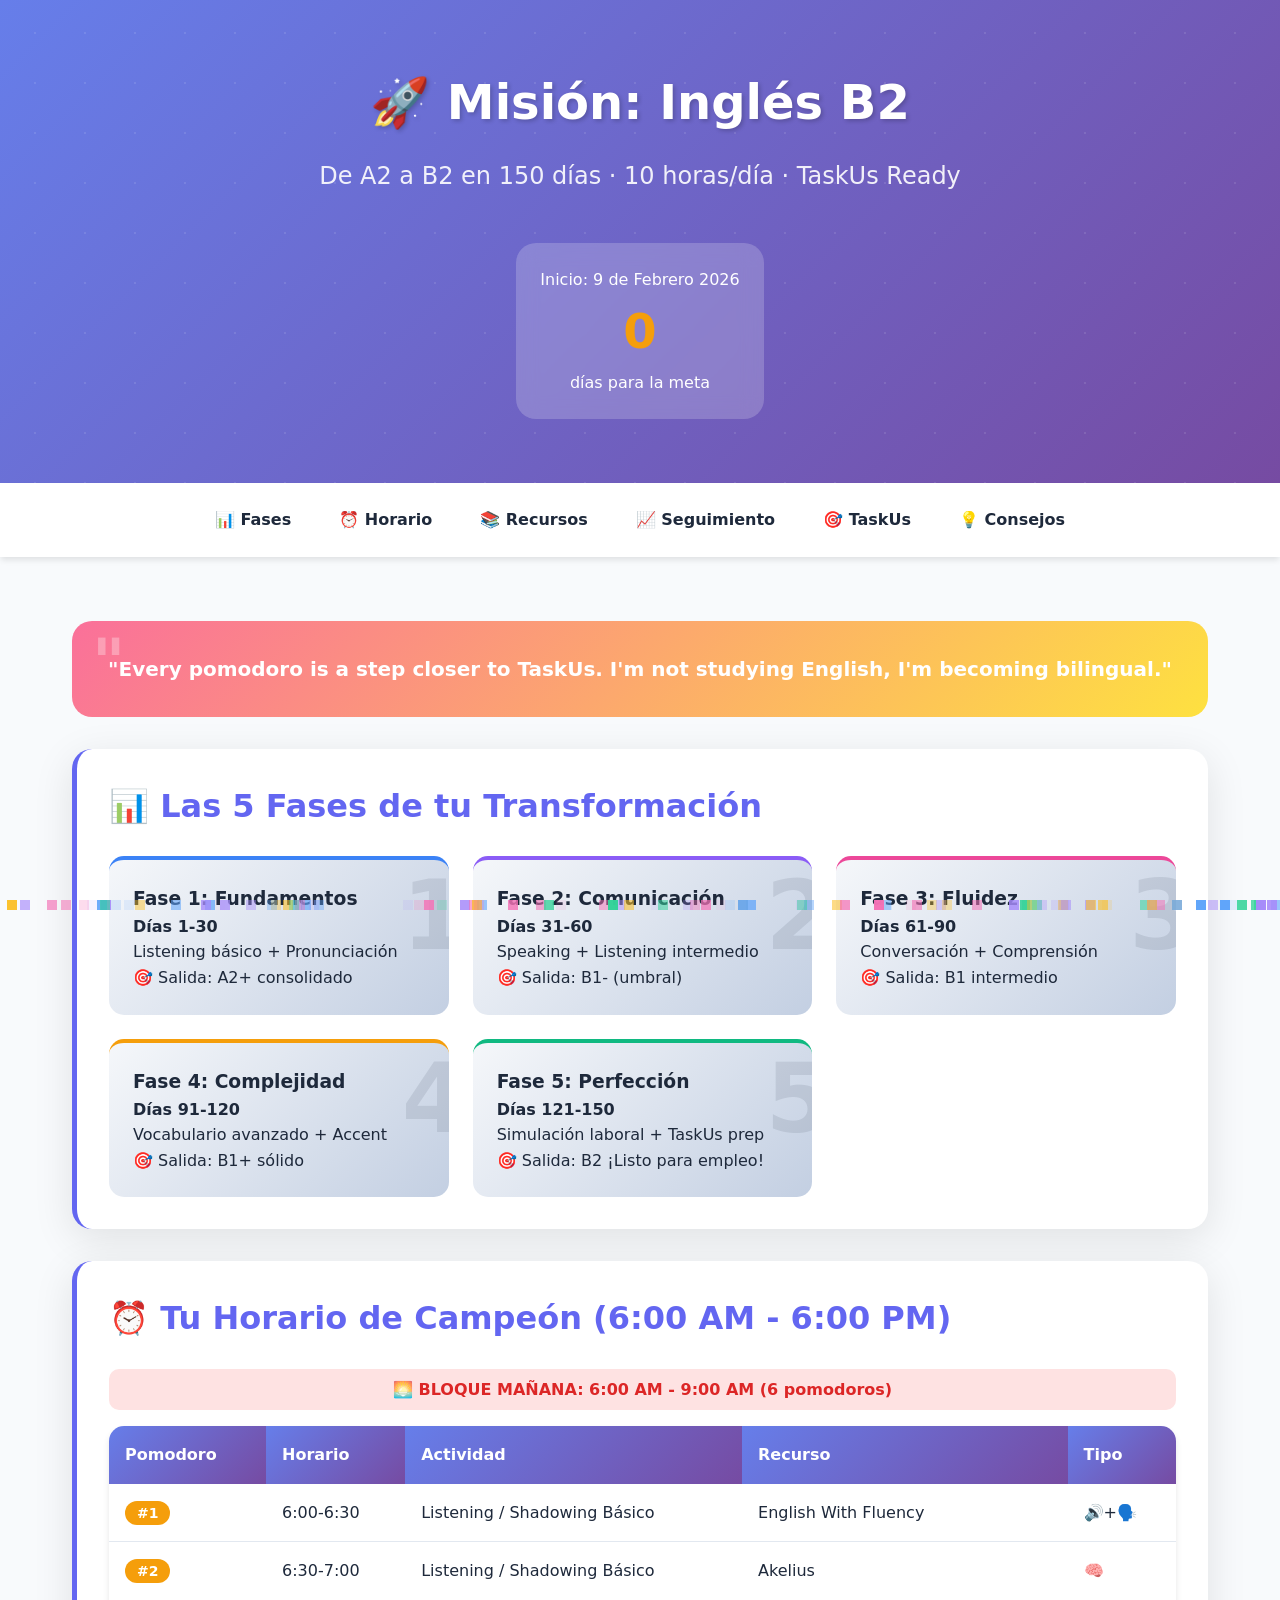
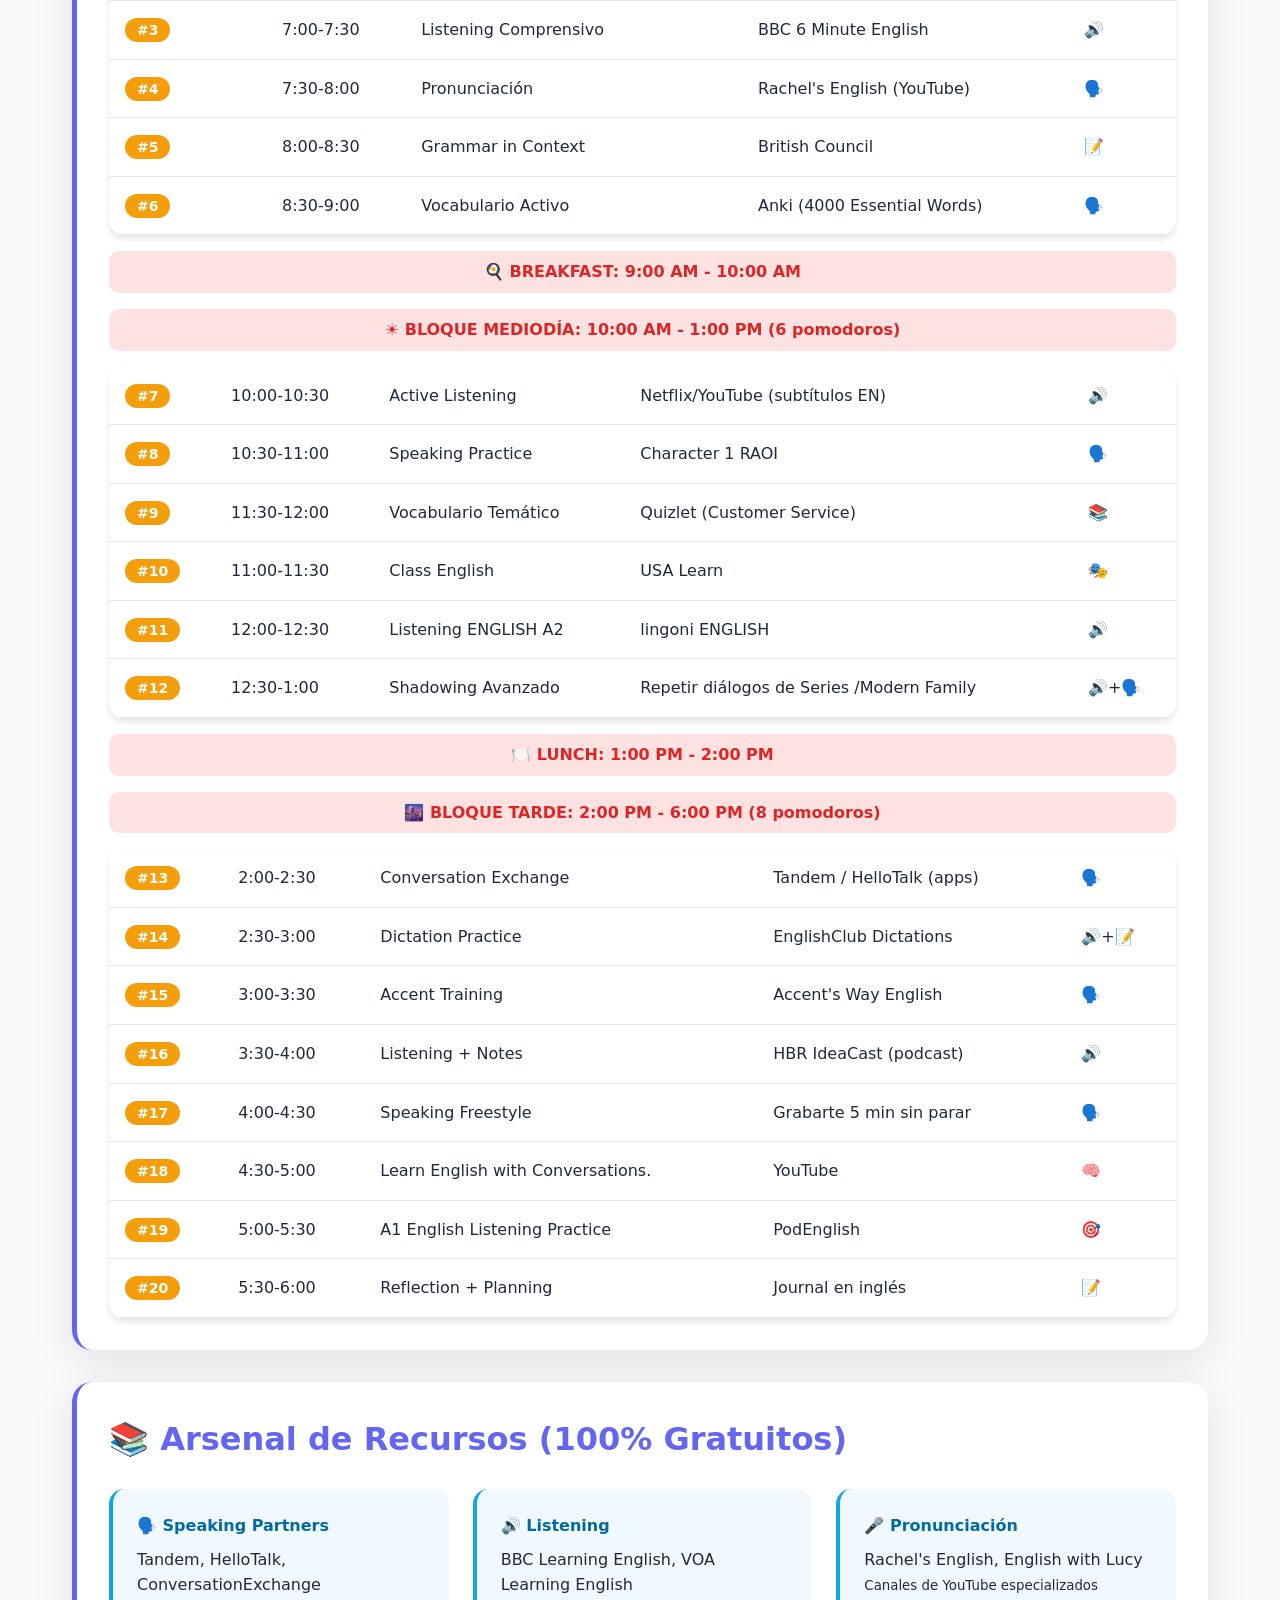
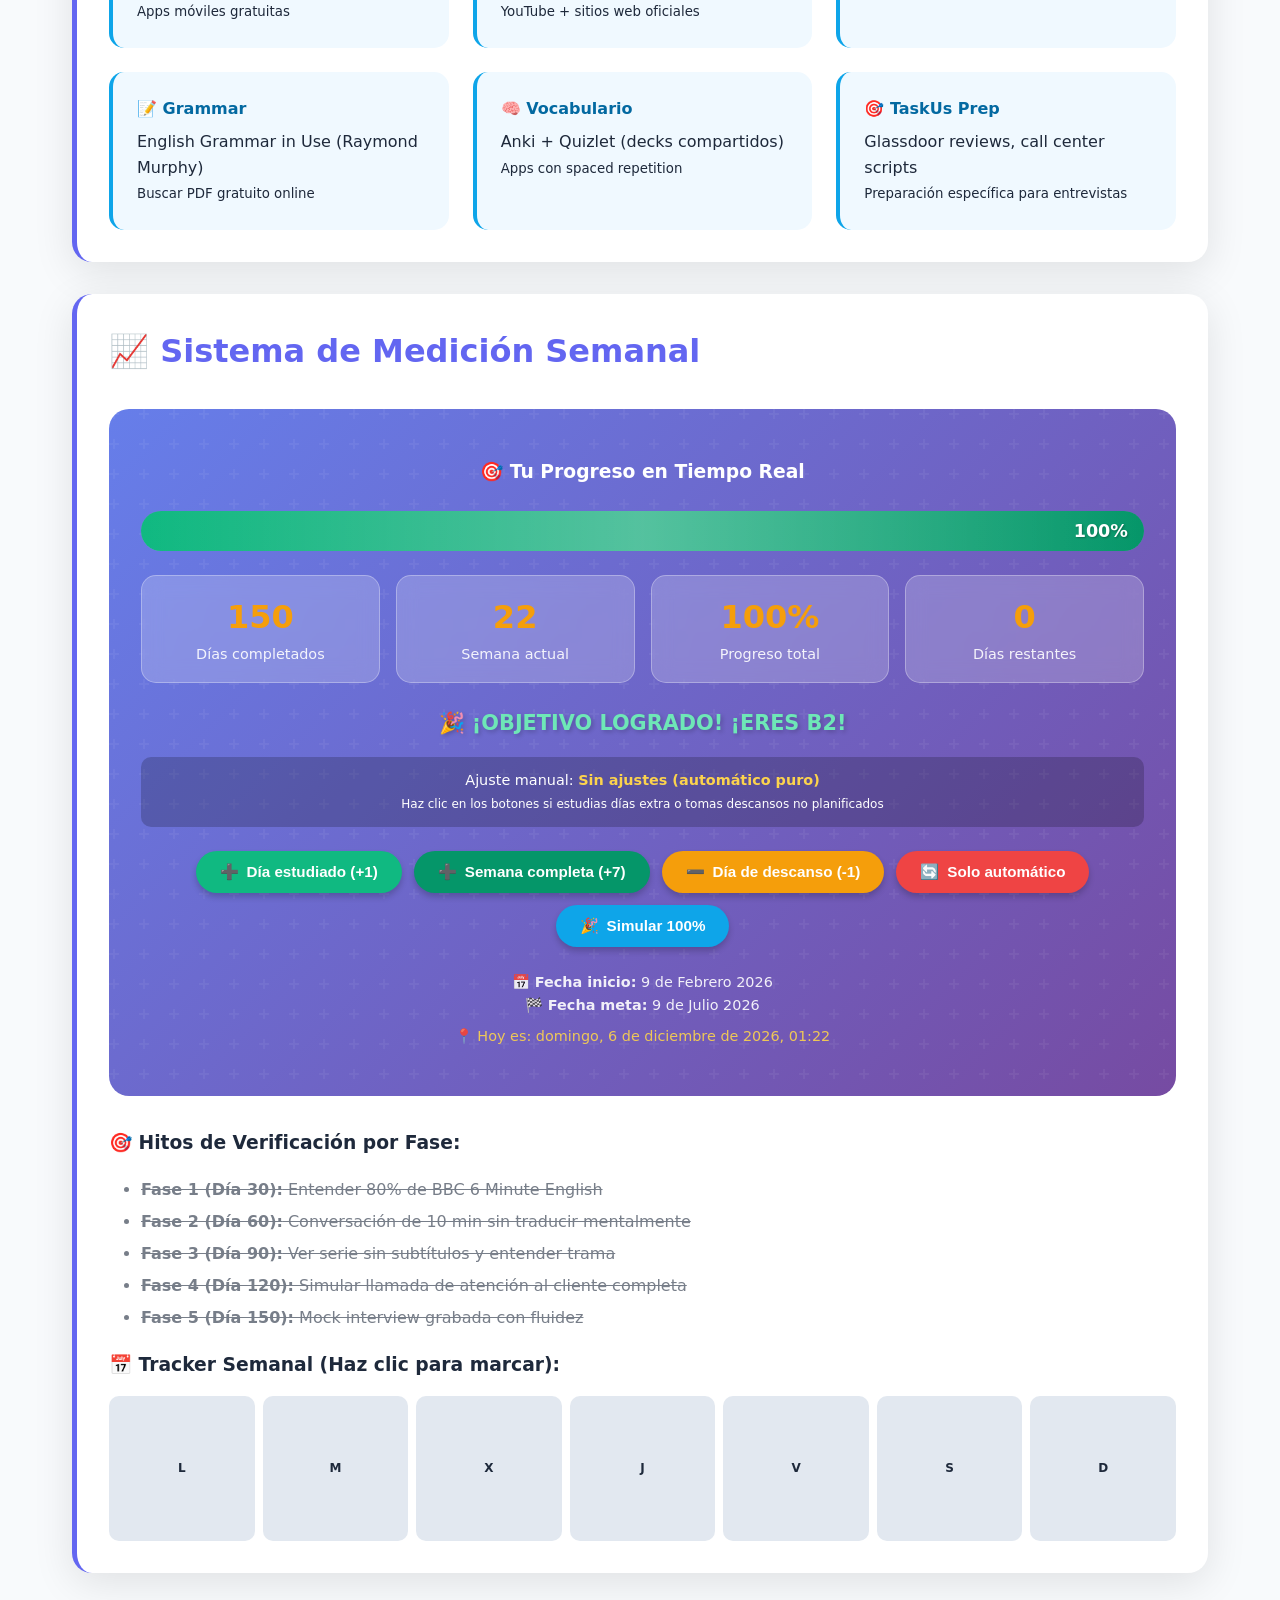
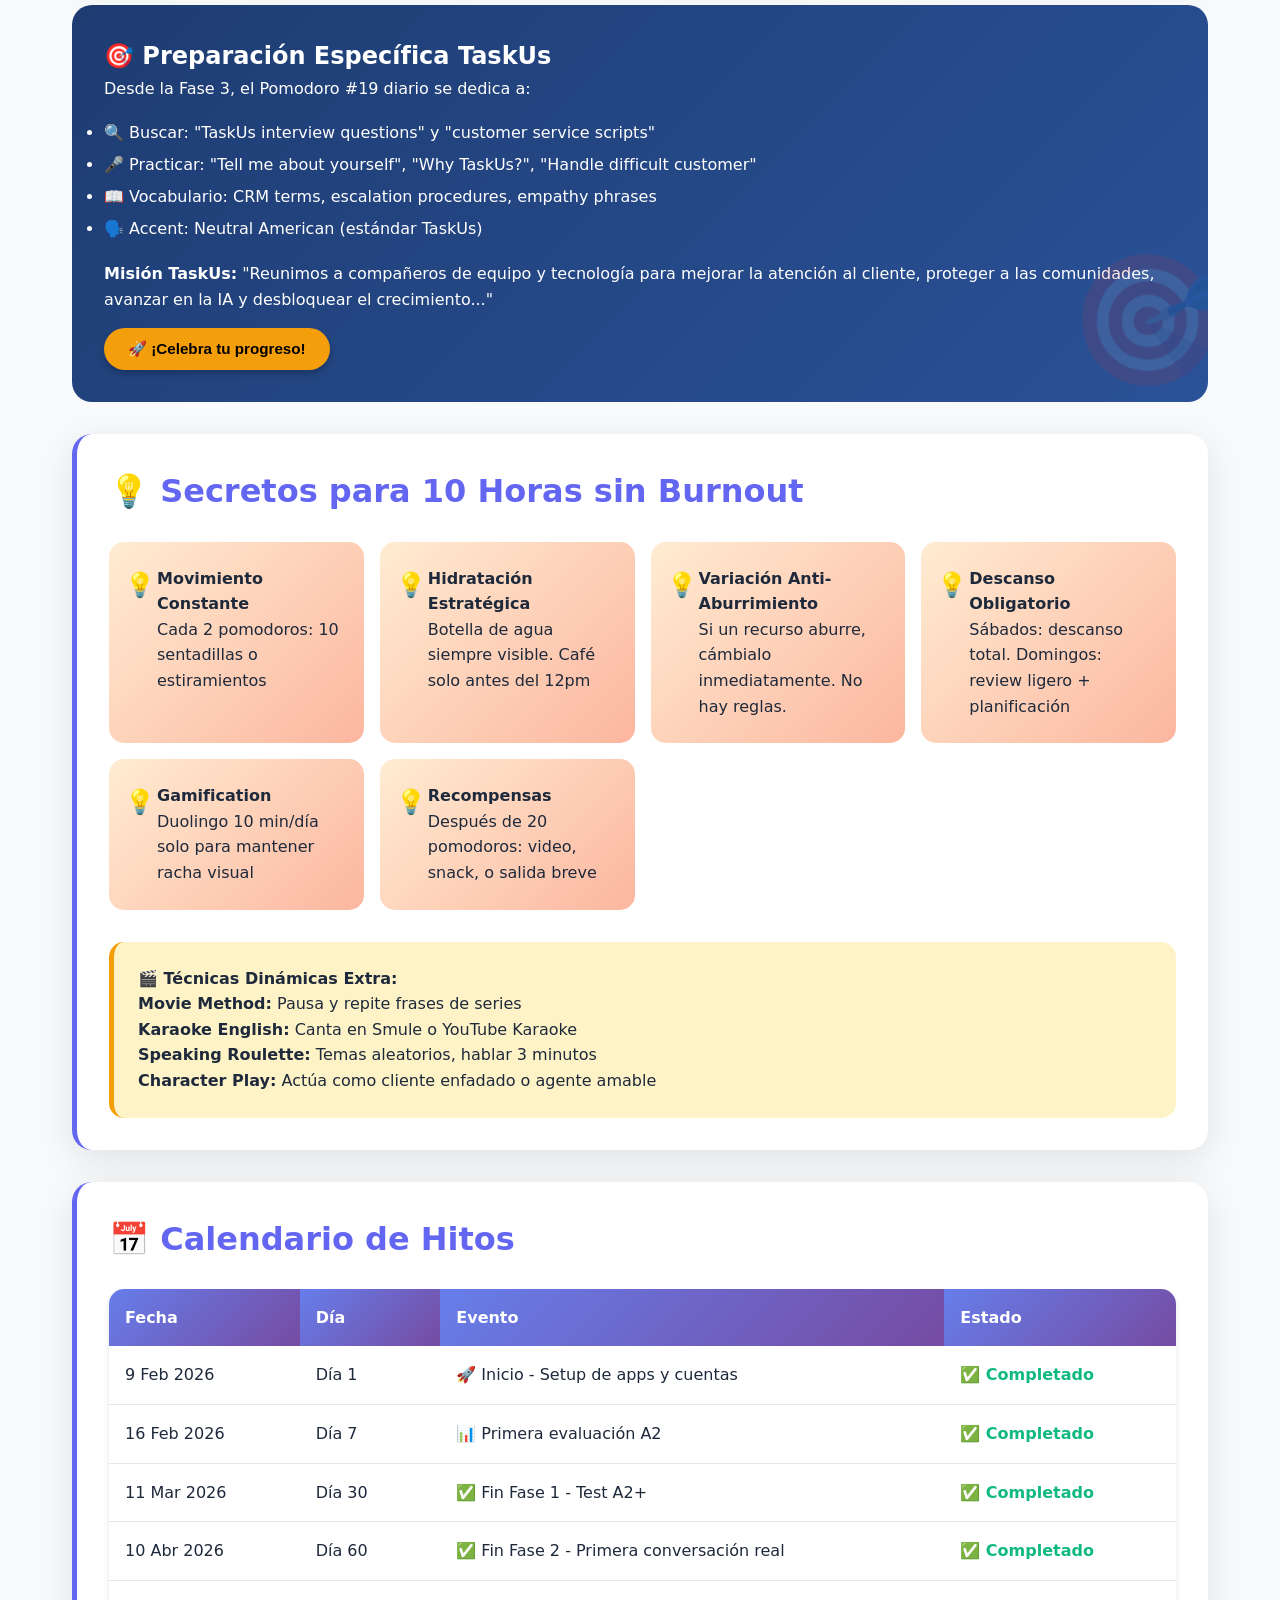
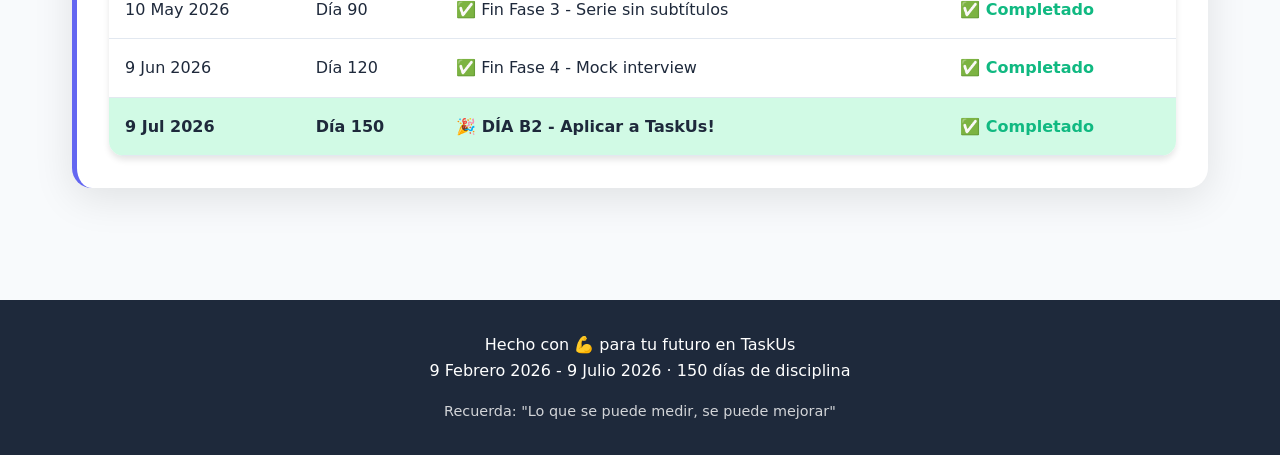
==== commit 25a07490: "Update Js" ====
--- a/index.html
+++ b/index.html
@@ -494,6 +494,7 @@
         </p>
     </footer>
 
+    <script src="script.js"></script>
     
 
 </body>
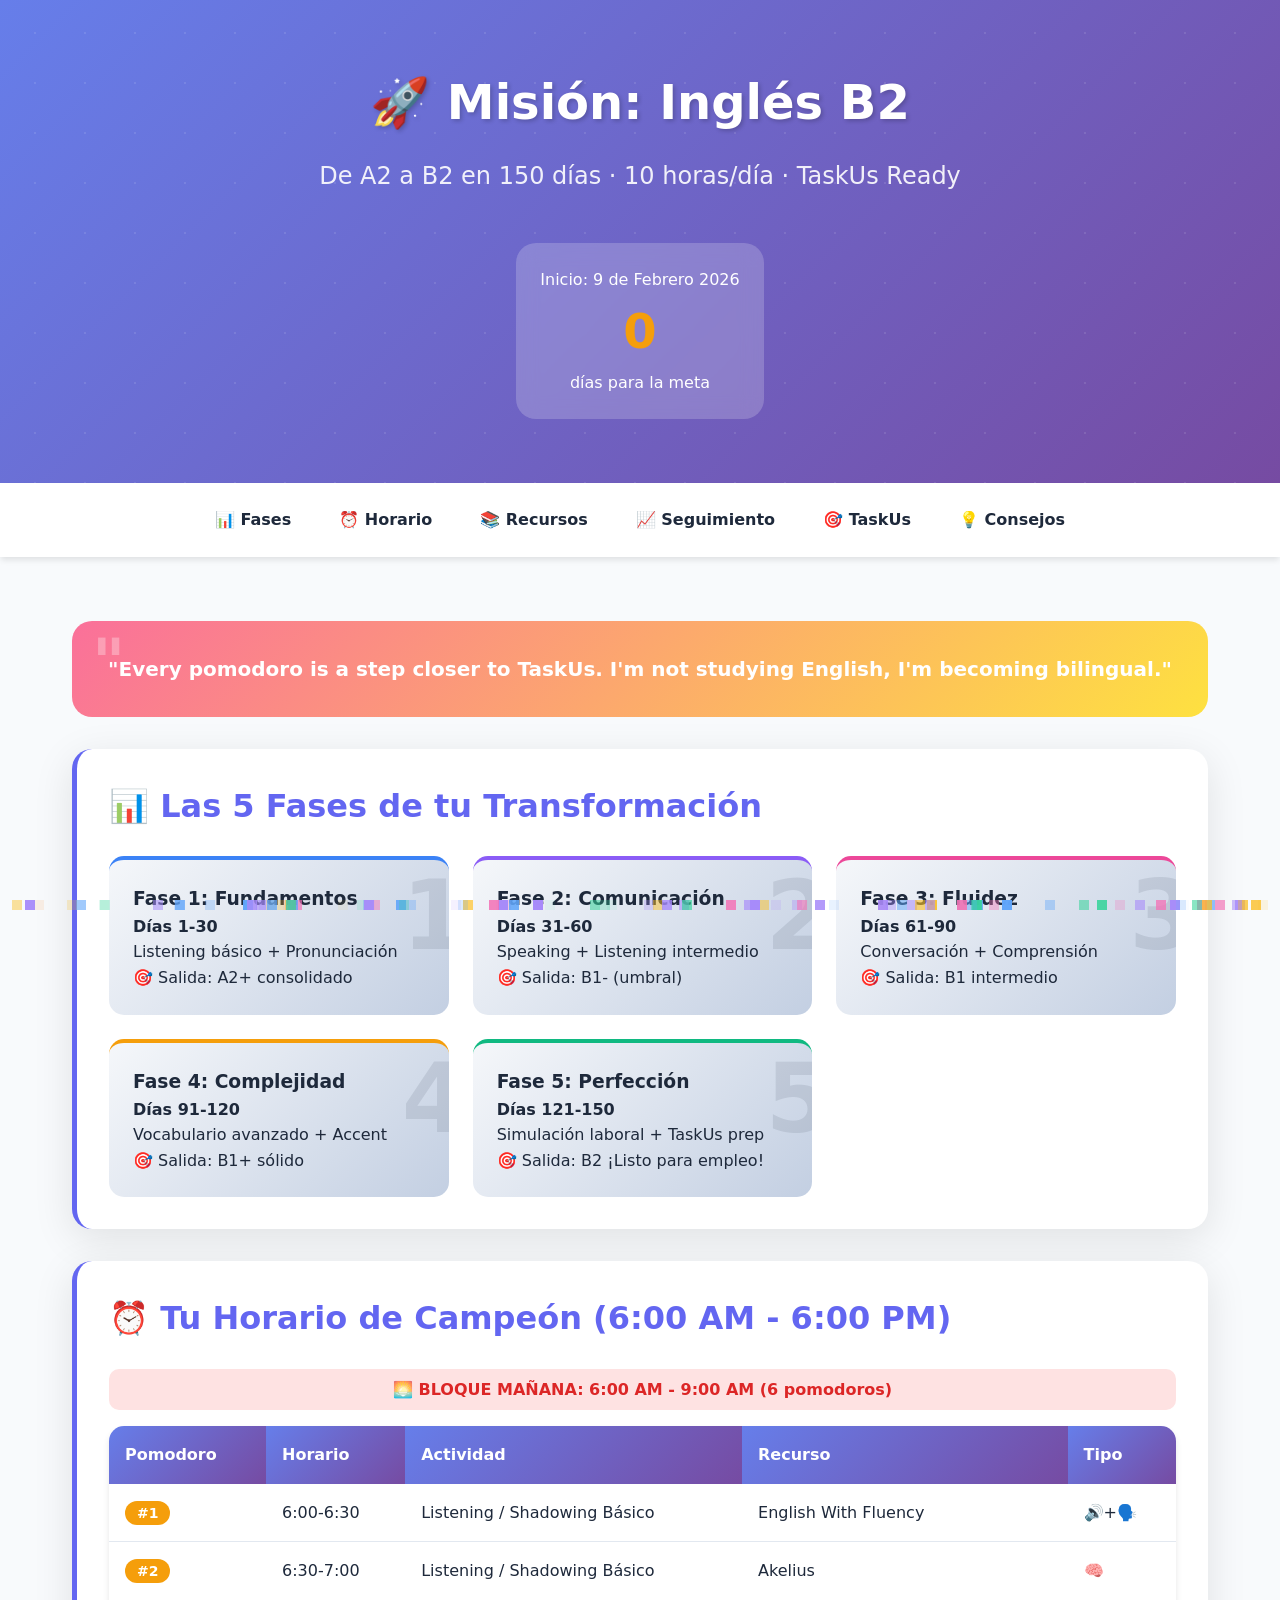
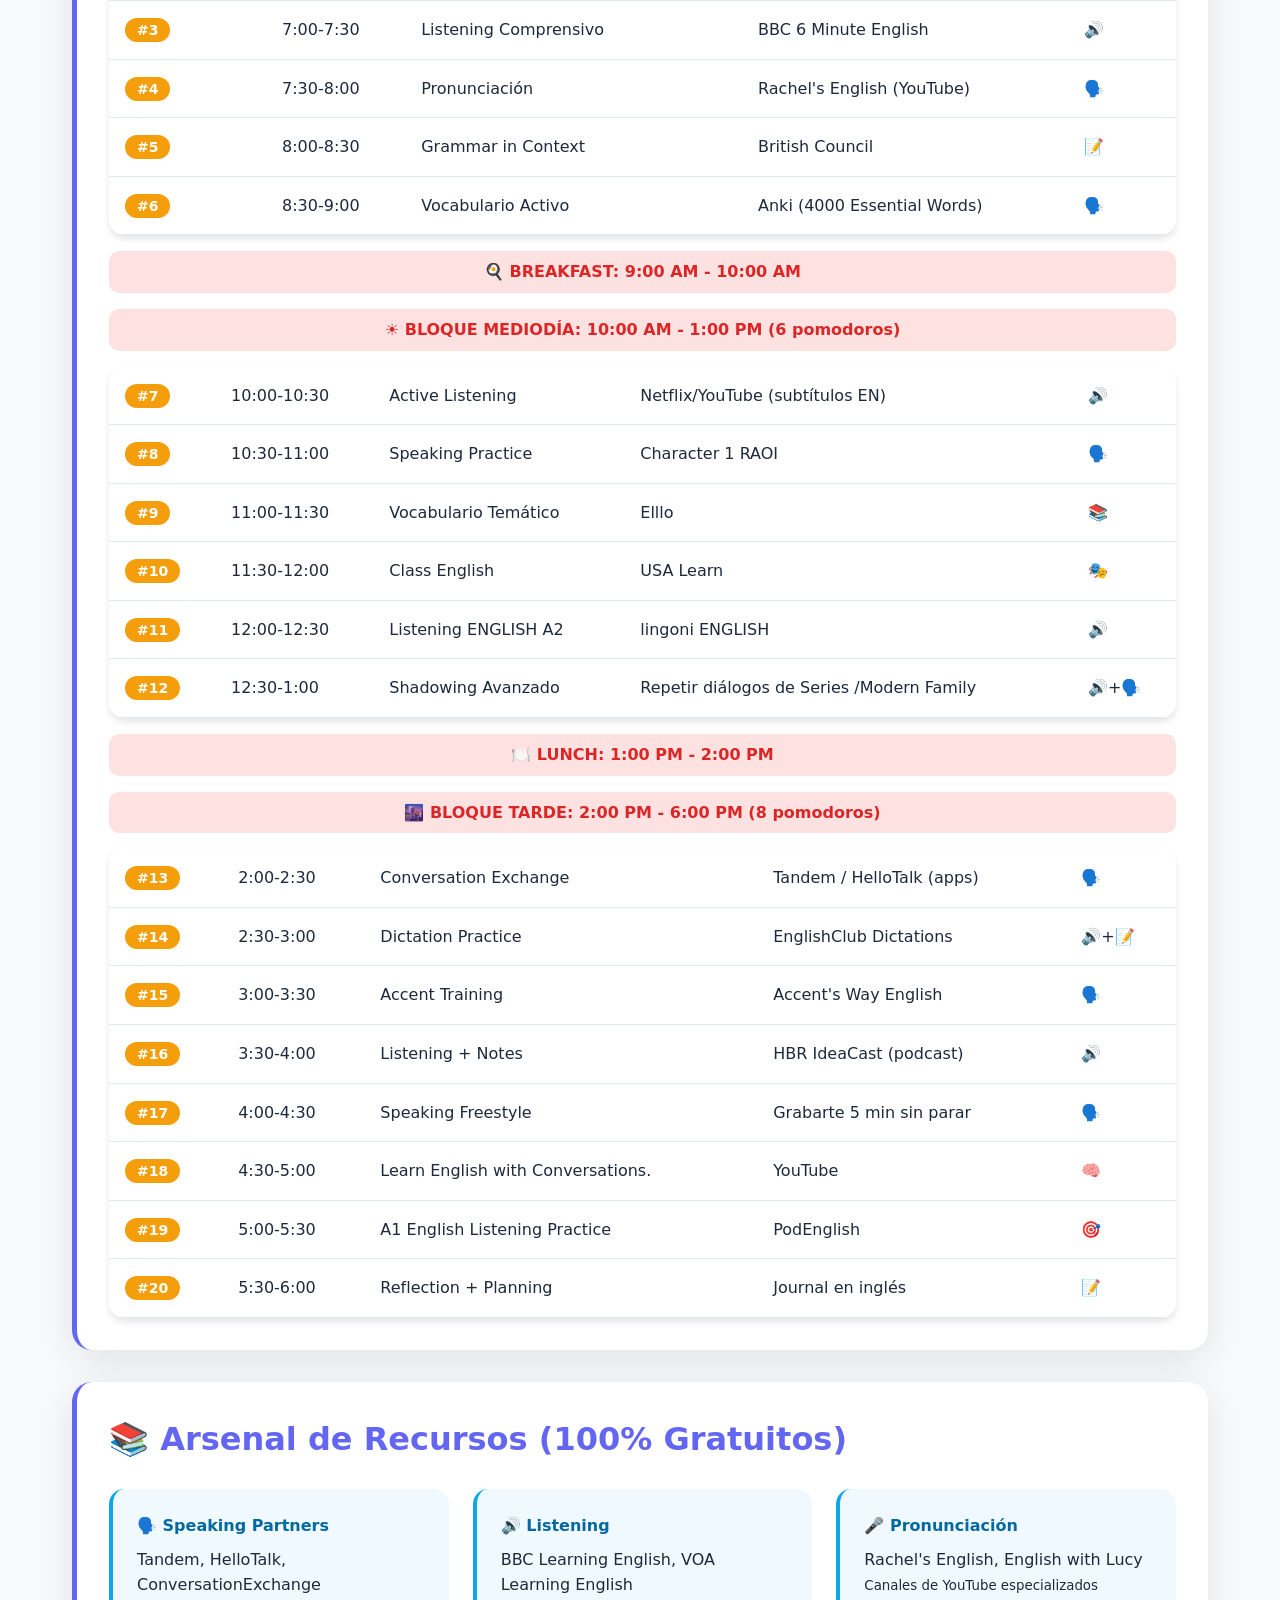
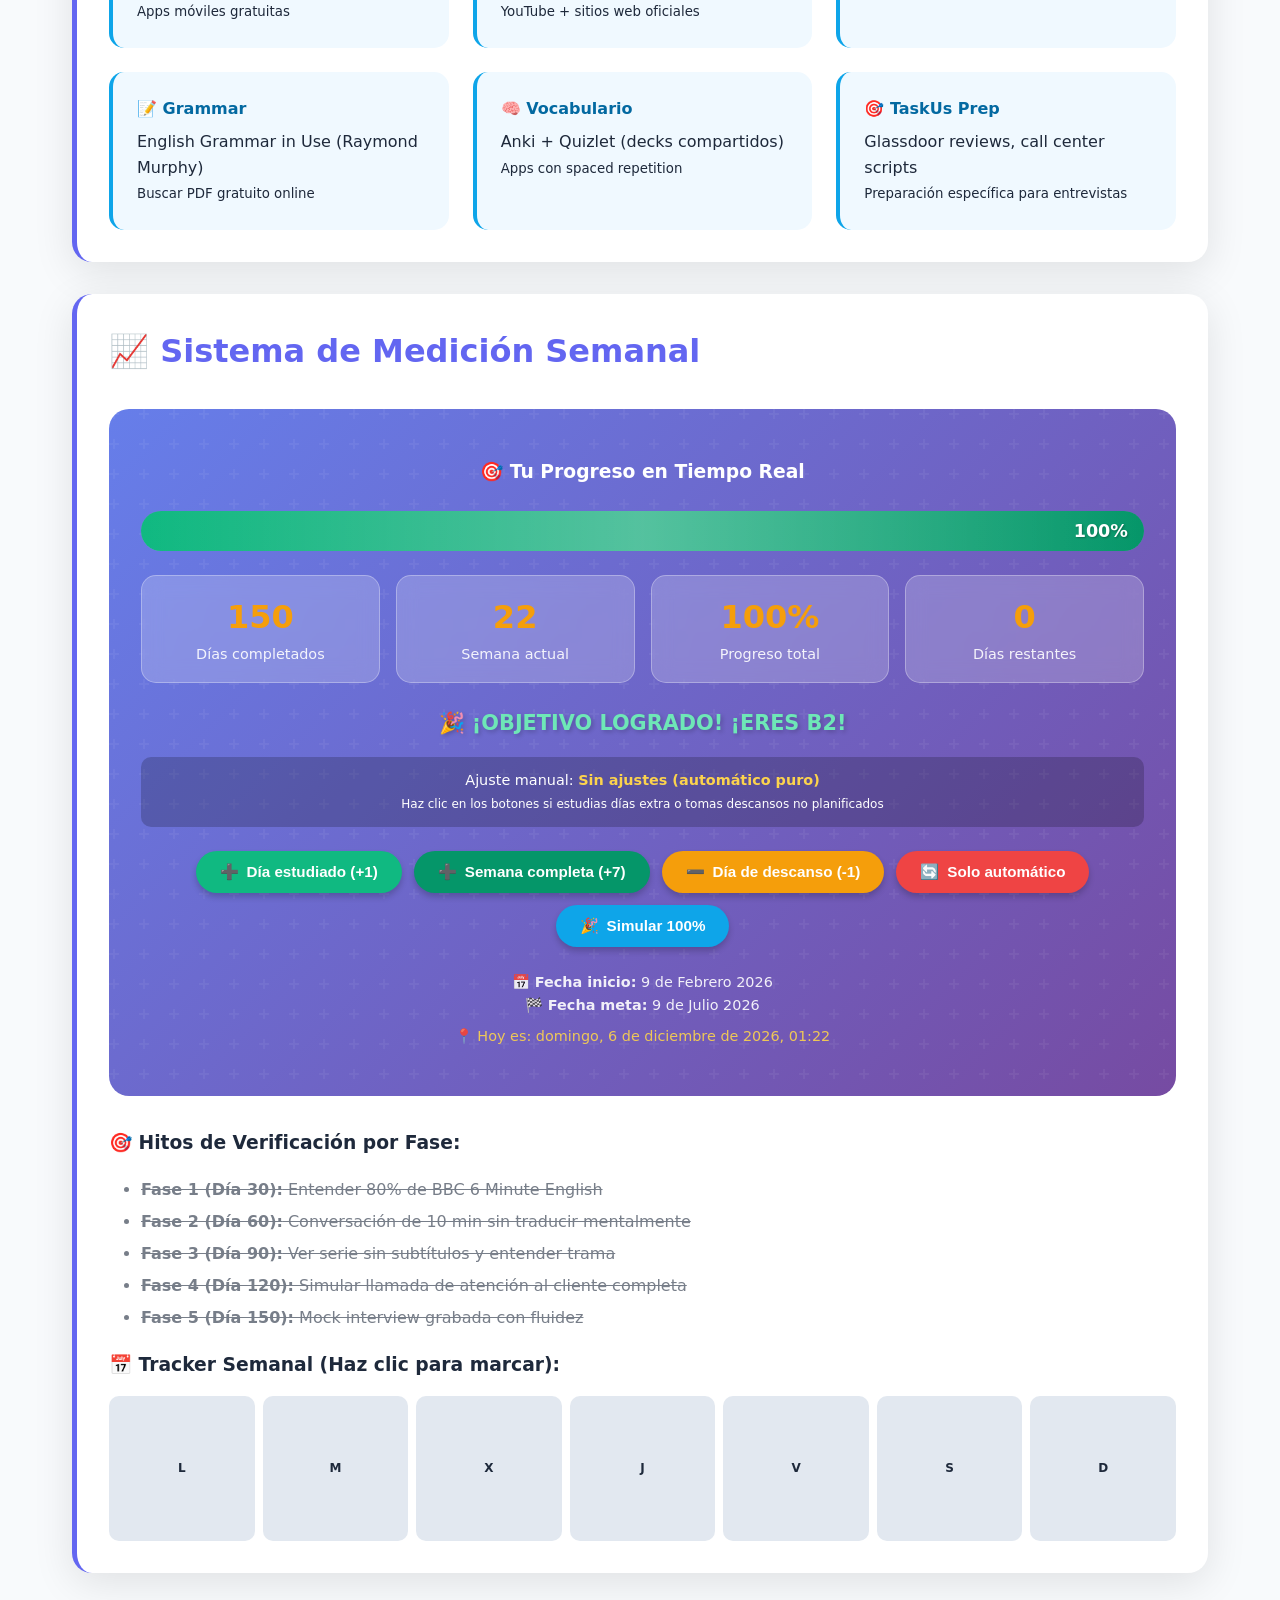
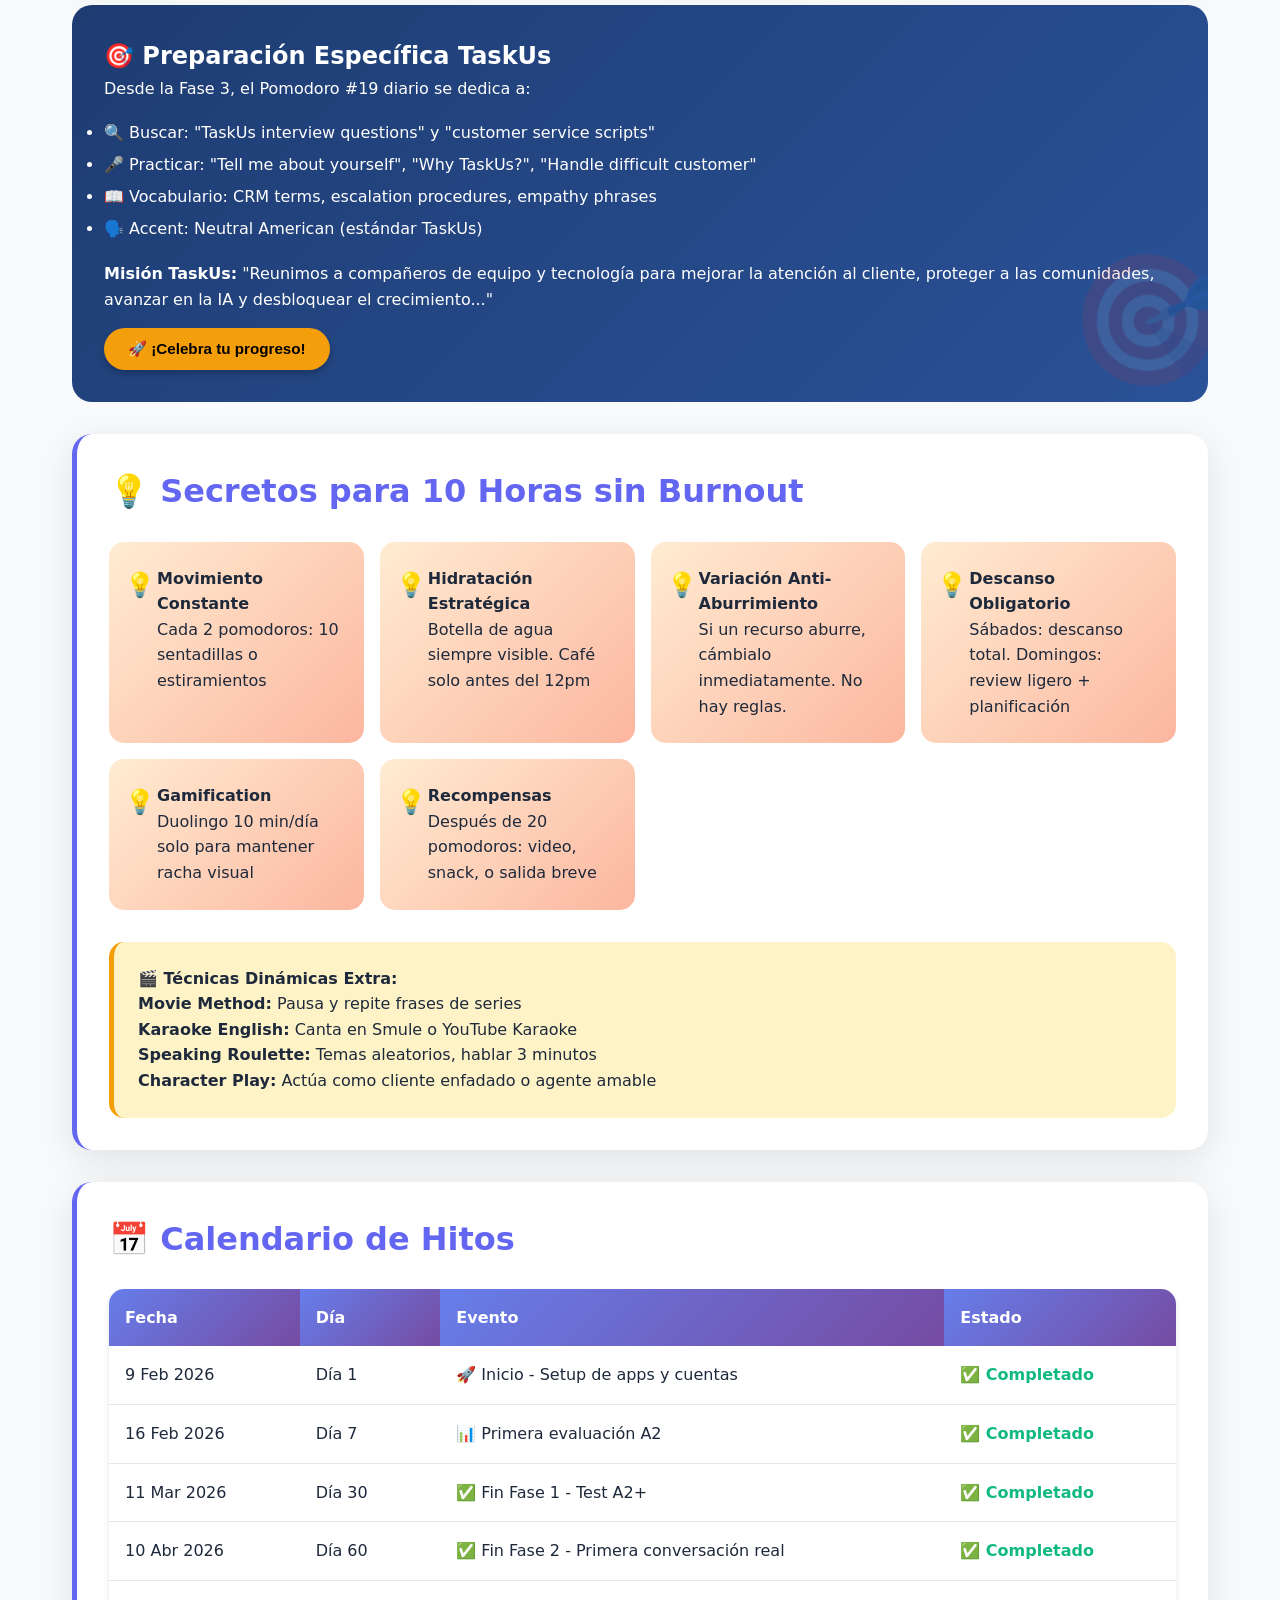
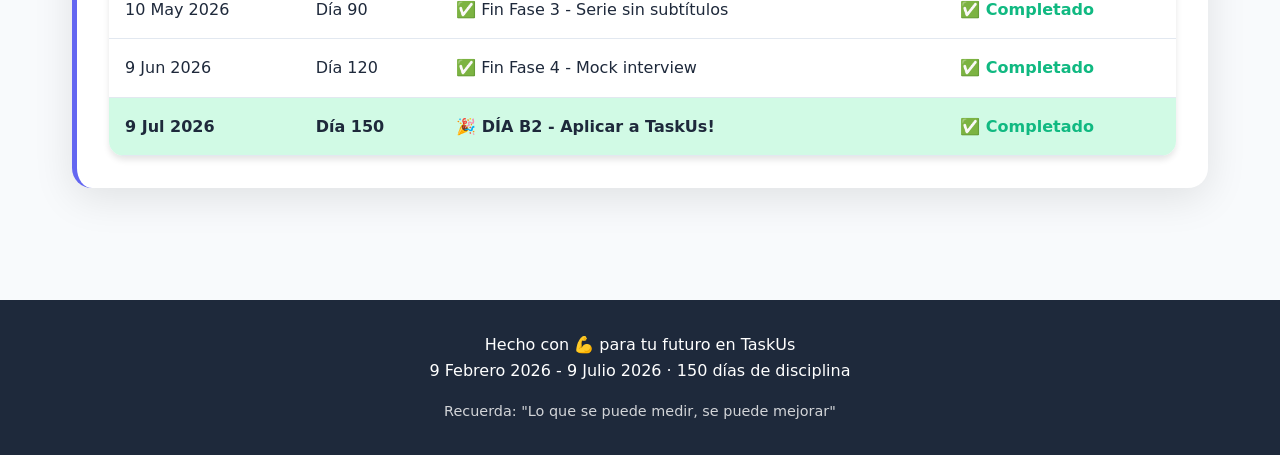
==== commit 0bacc6ea: "Update Elllo" ====
--- a/index.html
+++ b/index.html
@@ -162,15 +162,15 @@
                     </tr>
                     <tr>
                         <td><span class="pomodoro-badge">#9</span></td>
-                        <td>11:30-12:00</td>
+                        <td> 11:00-11:30</td>
                         <td>Vocabulario Temático</td>
-                        <td>Quizlet (Customer Service)</td>
+                        <td>Elllo</td>
                         <td>📚</td>
                         
                     </tr>
                     <tr>
                         <td><span class="pomodoro-badge">#10</span></td>
-                        <td>11:00-11:30</td>
+                        <td>11:30-12:00</td>
                         <td>Class English</td>
                         <td>USA Learn</td>
                         <td>🎭</td>
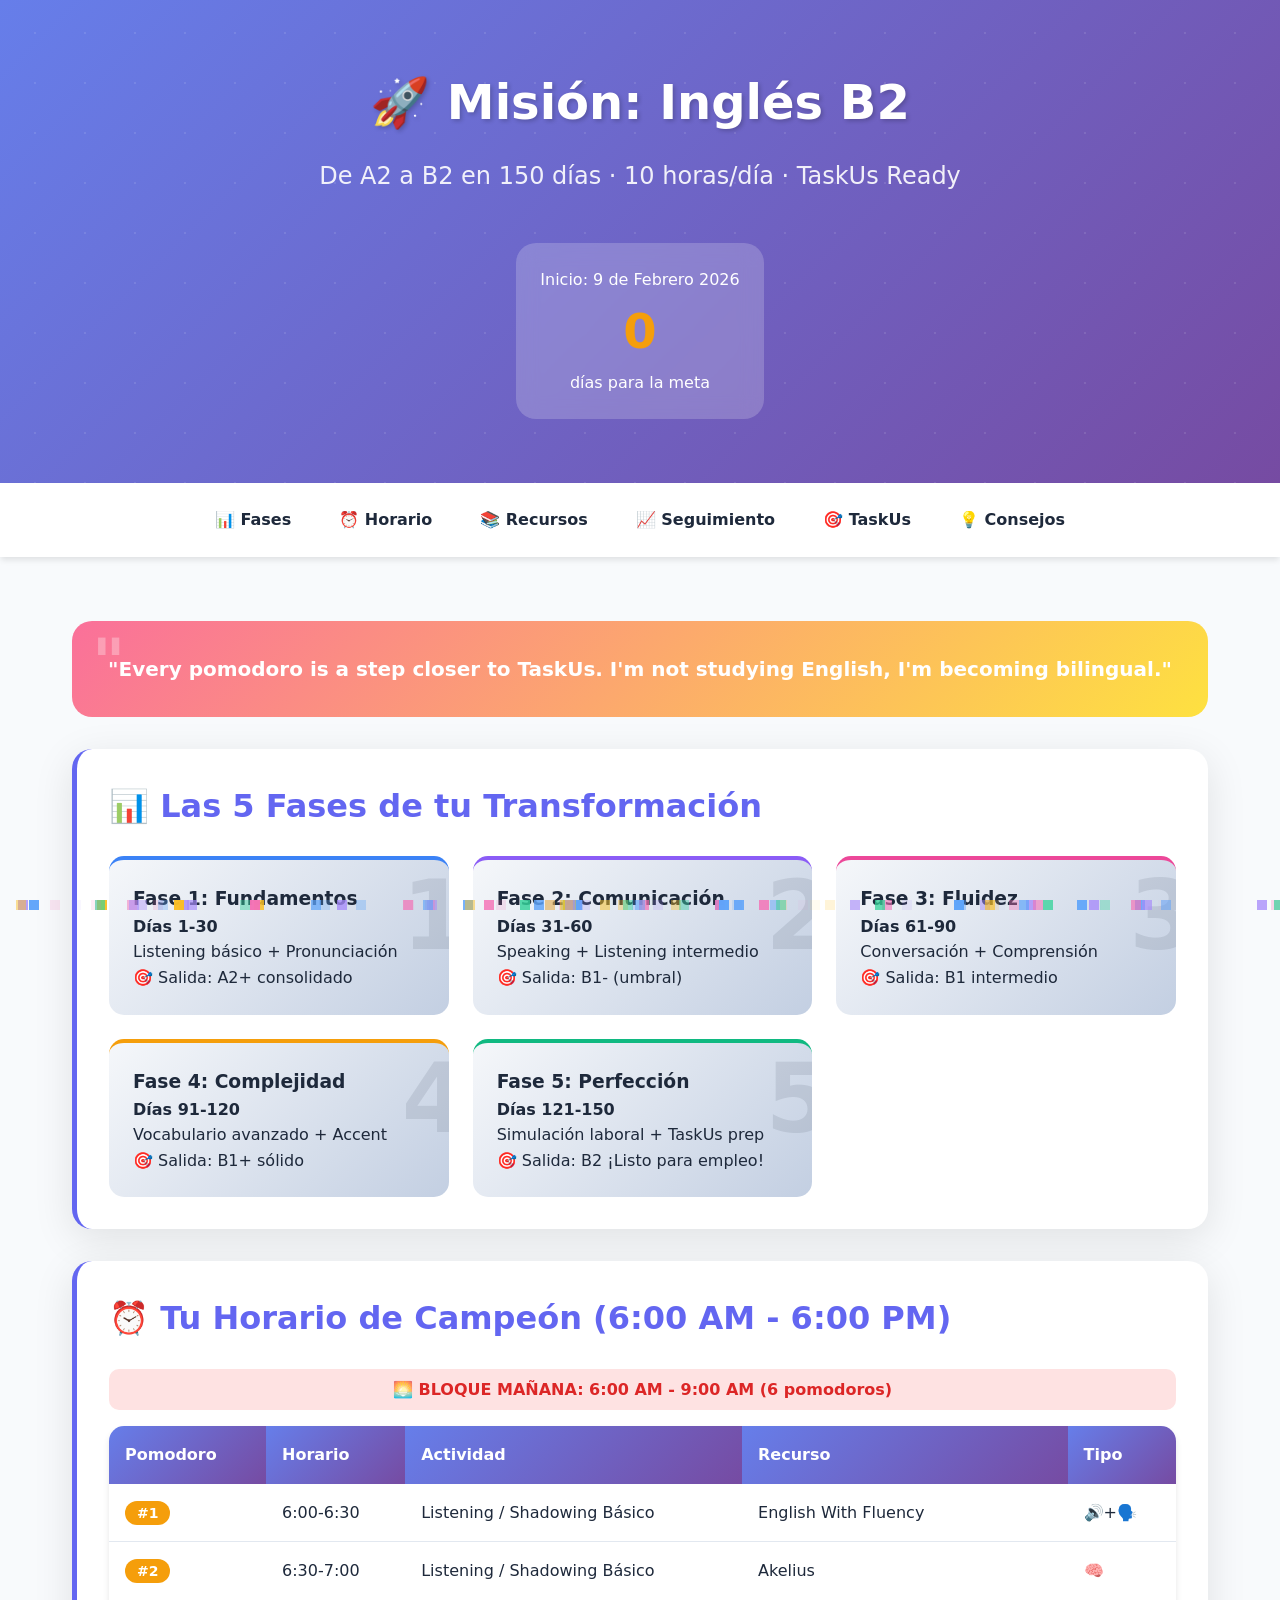
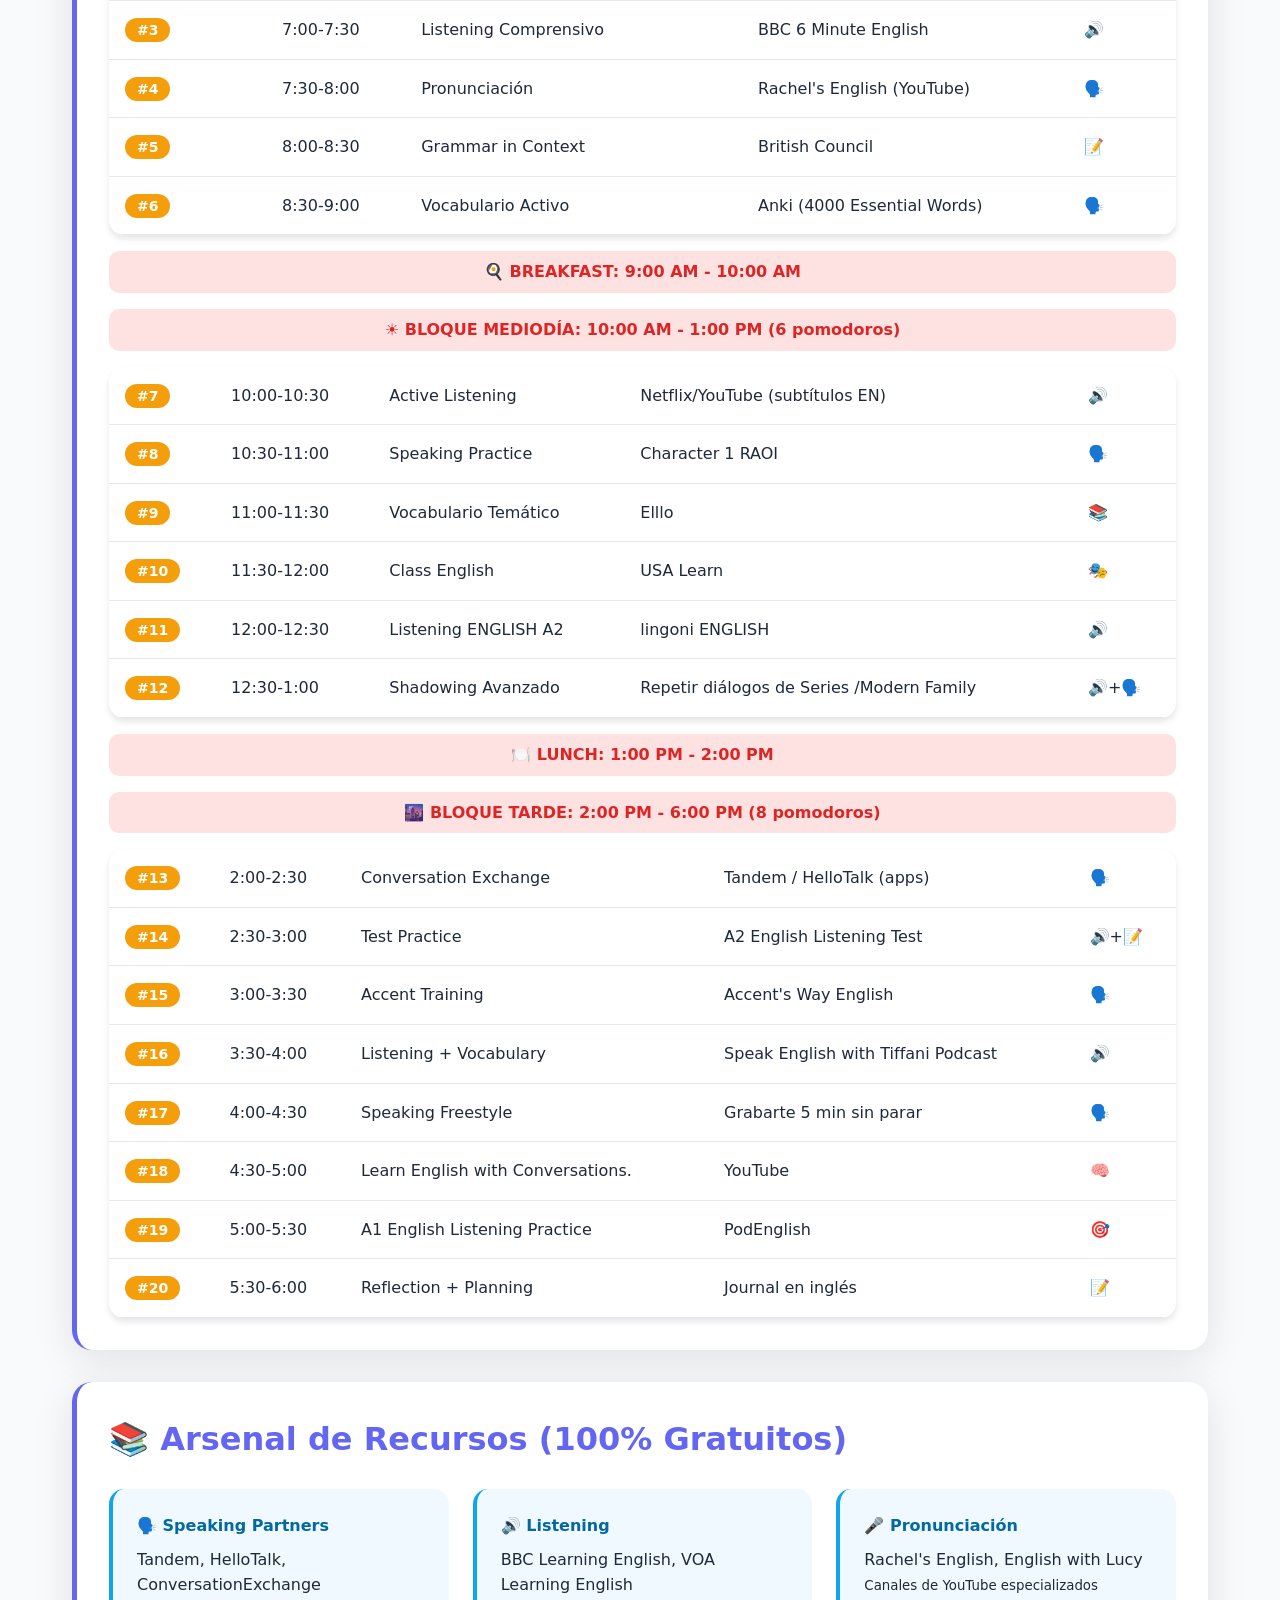
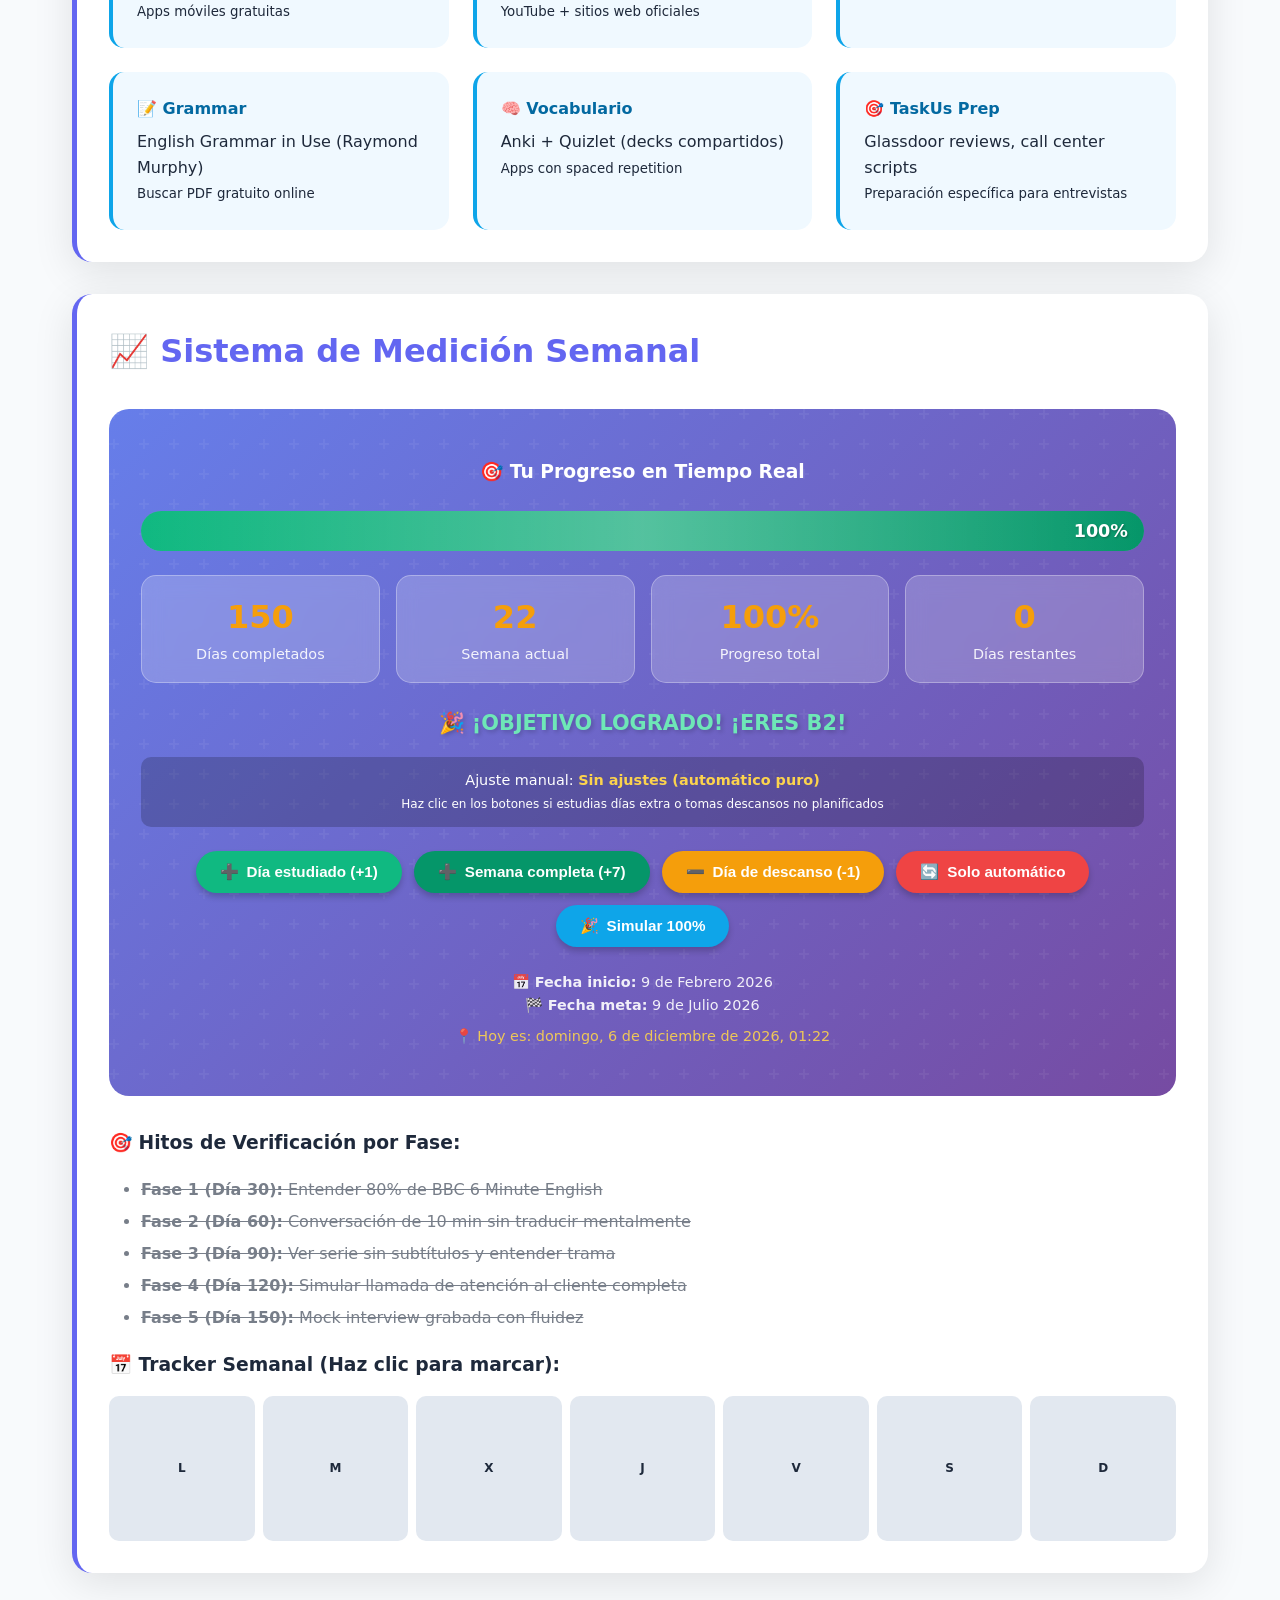
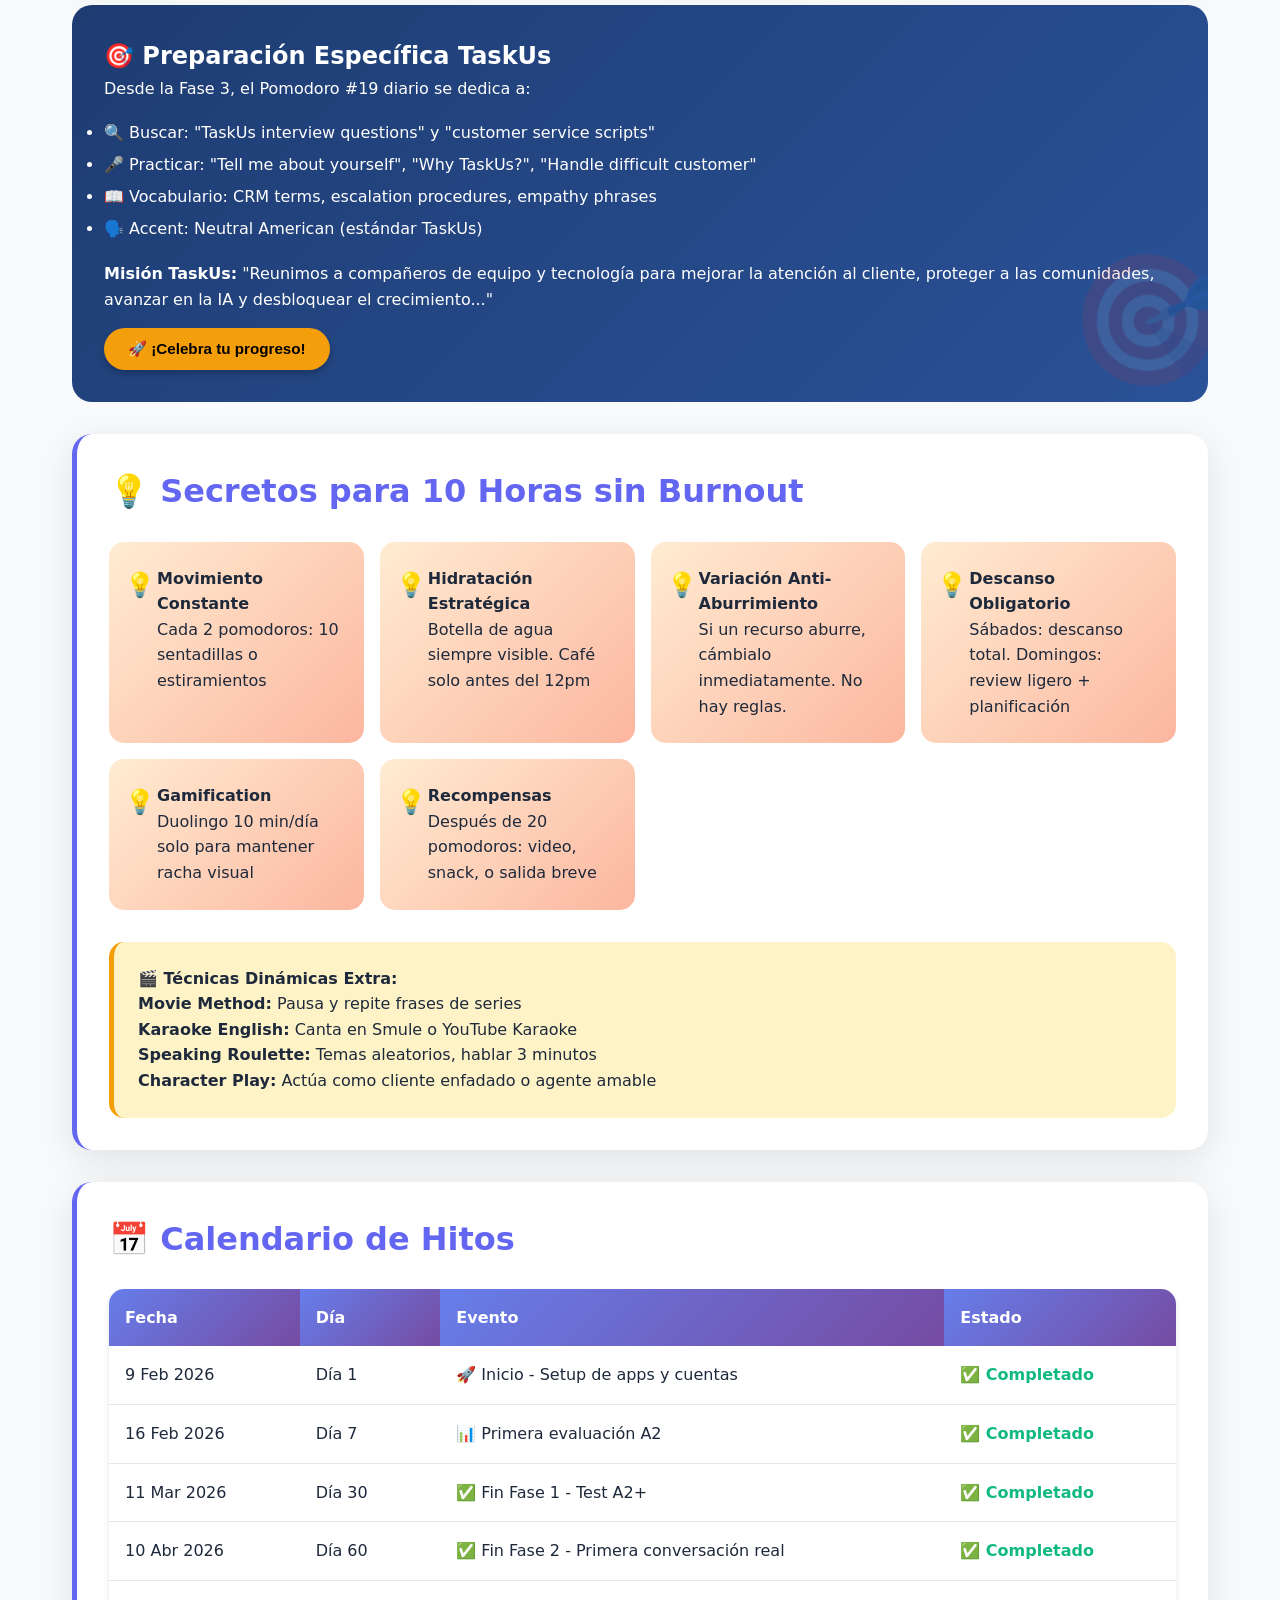
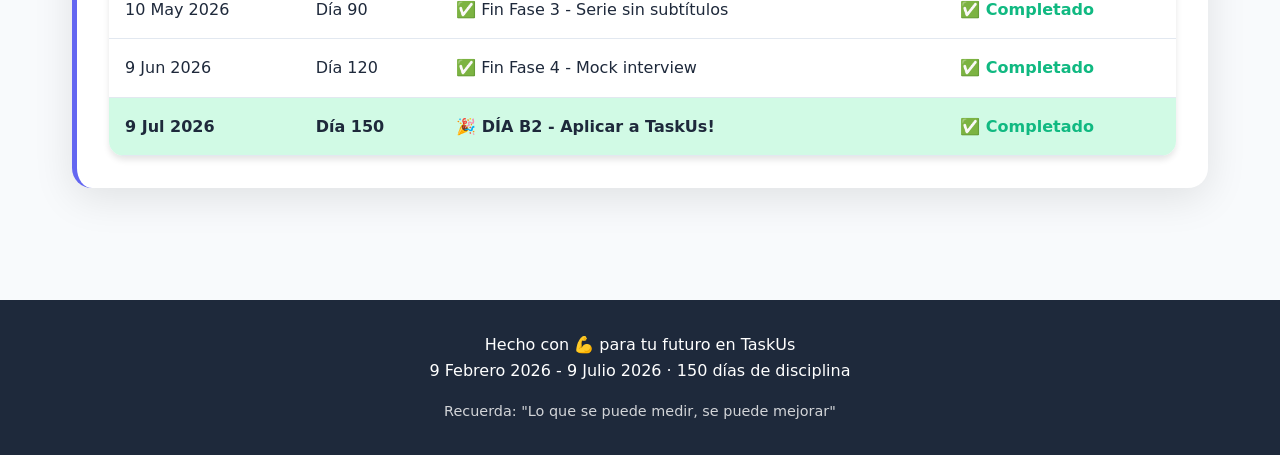
==== commit f54b41d8: "update index" ====
--- a/index.html
+++ b/index.html
@@ -208,8 +208,8 @@
                     <tr>
                         <td><span class="pomodoro-badge">#14</span></td>
                         <td>2:30-3:00</td>
-                        <td>Dictation Practice</td>
-                        <td>EnglishClub Dictations</td>
+                        <td>Test Practice</td>
+                        <td>A2 English Listening Test</td>
                         <td>🔊+📝</td>
                     </tr>
                     <tr>
@@ -222,8 +222,8 @@
                     <tr>
                         <td><span class="pomodoro-badge">#16</span></td>
                         <td>3:30-4:00</td>
-                        <td>Listening + Notes</td>
-                        <td>HBR IdeaCast (podcast)</td>
+                        <td>Listening + Vocabulary</td>
+                        <td>Speak English with Tiffani Podcast</td>
                         <td>🔊</td>
                     </tr>
                     <tr>
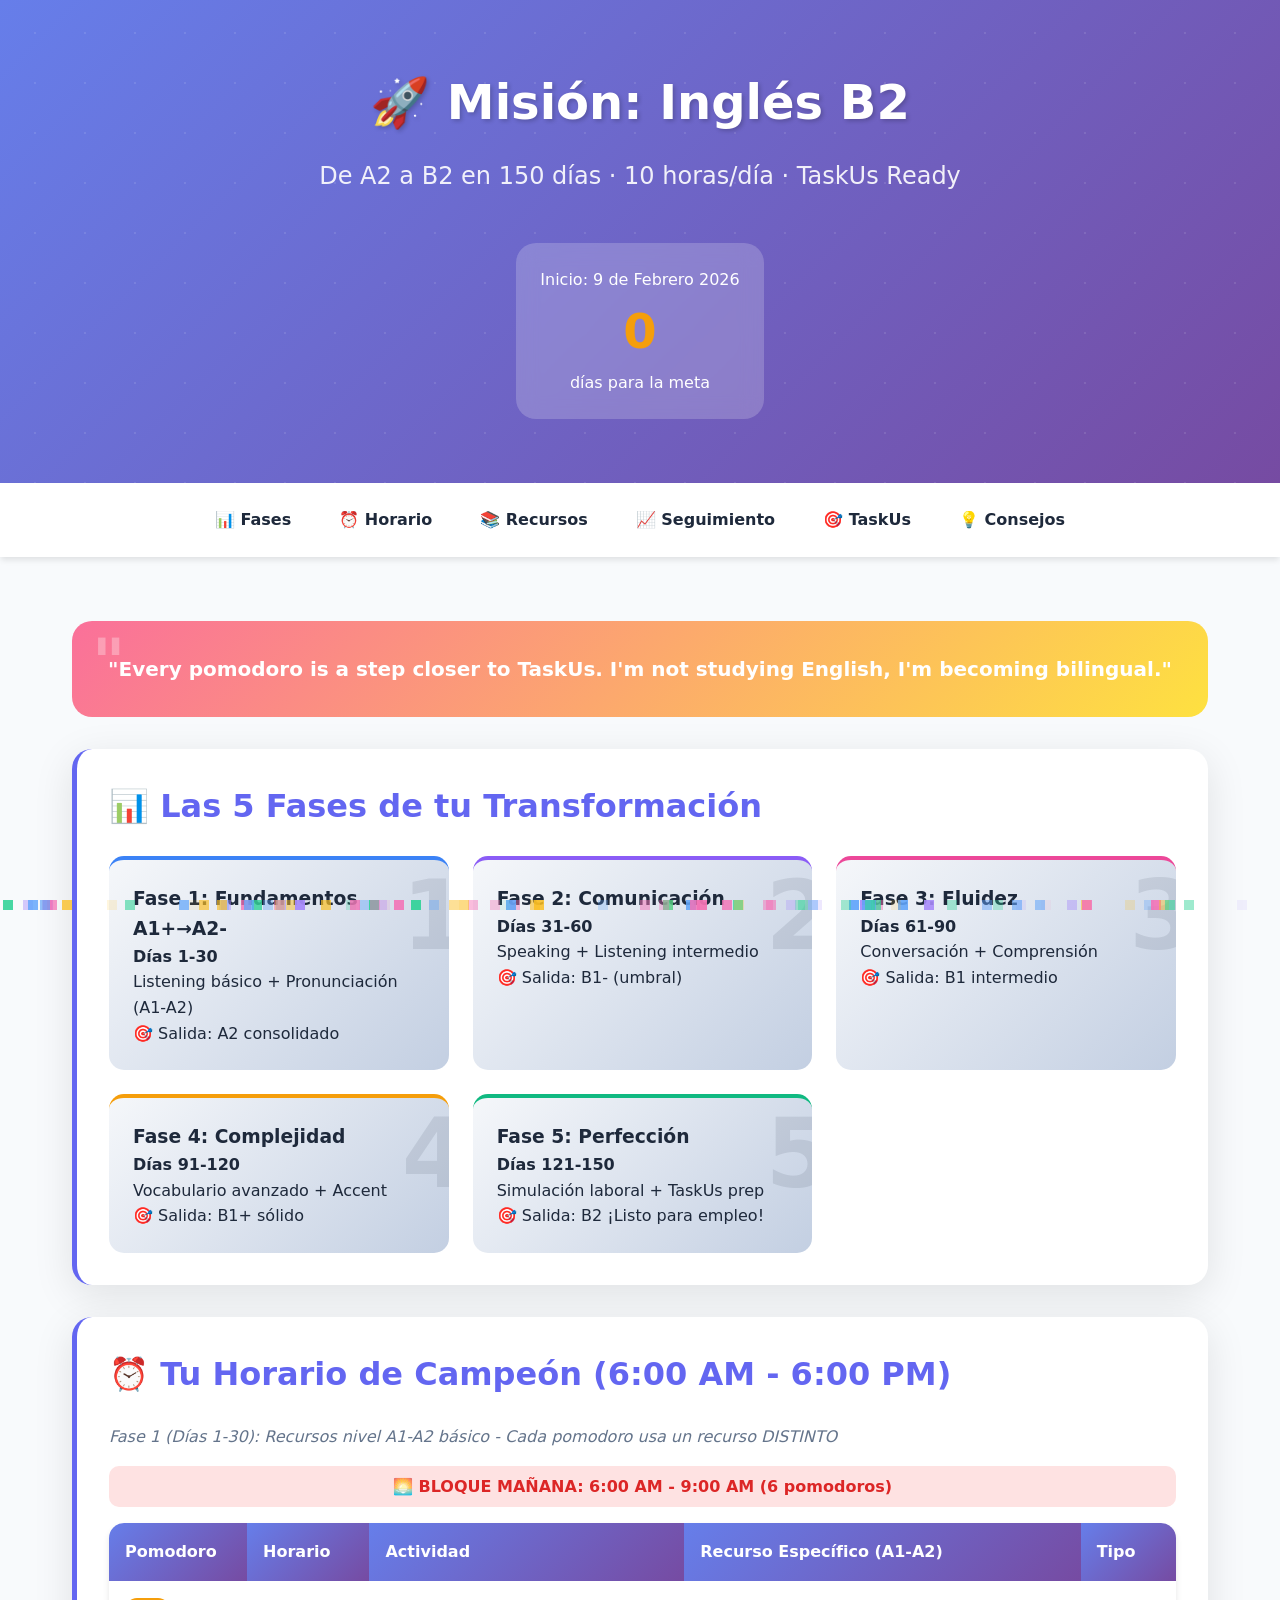
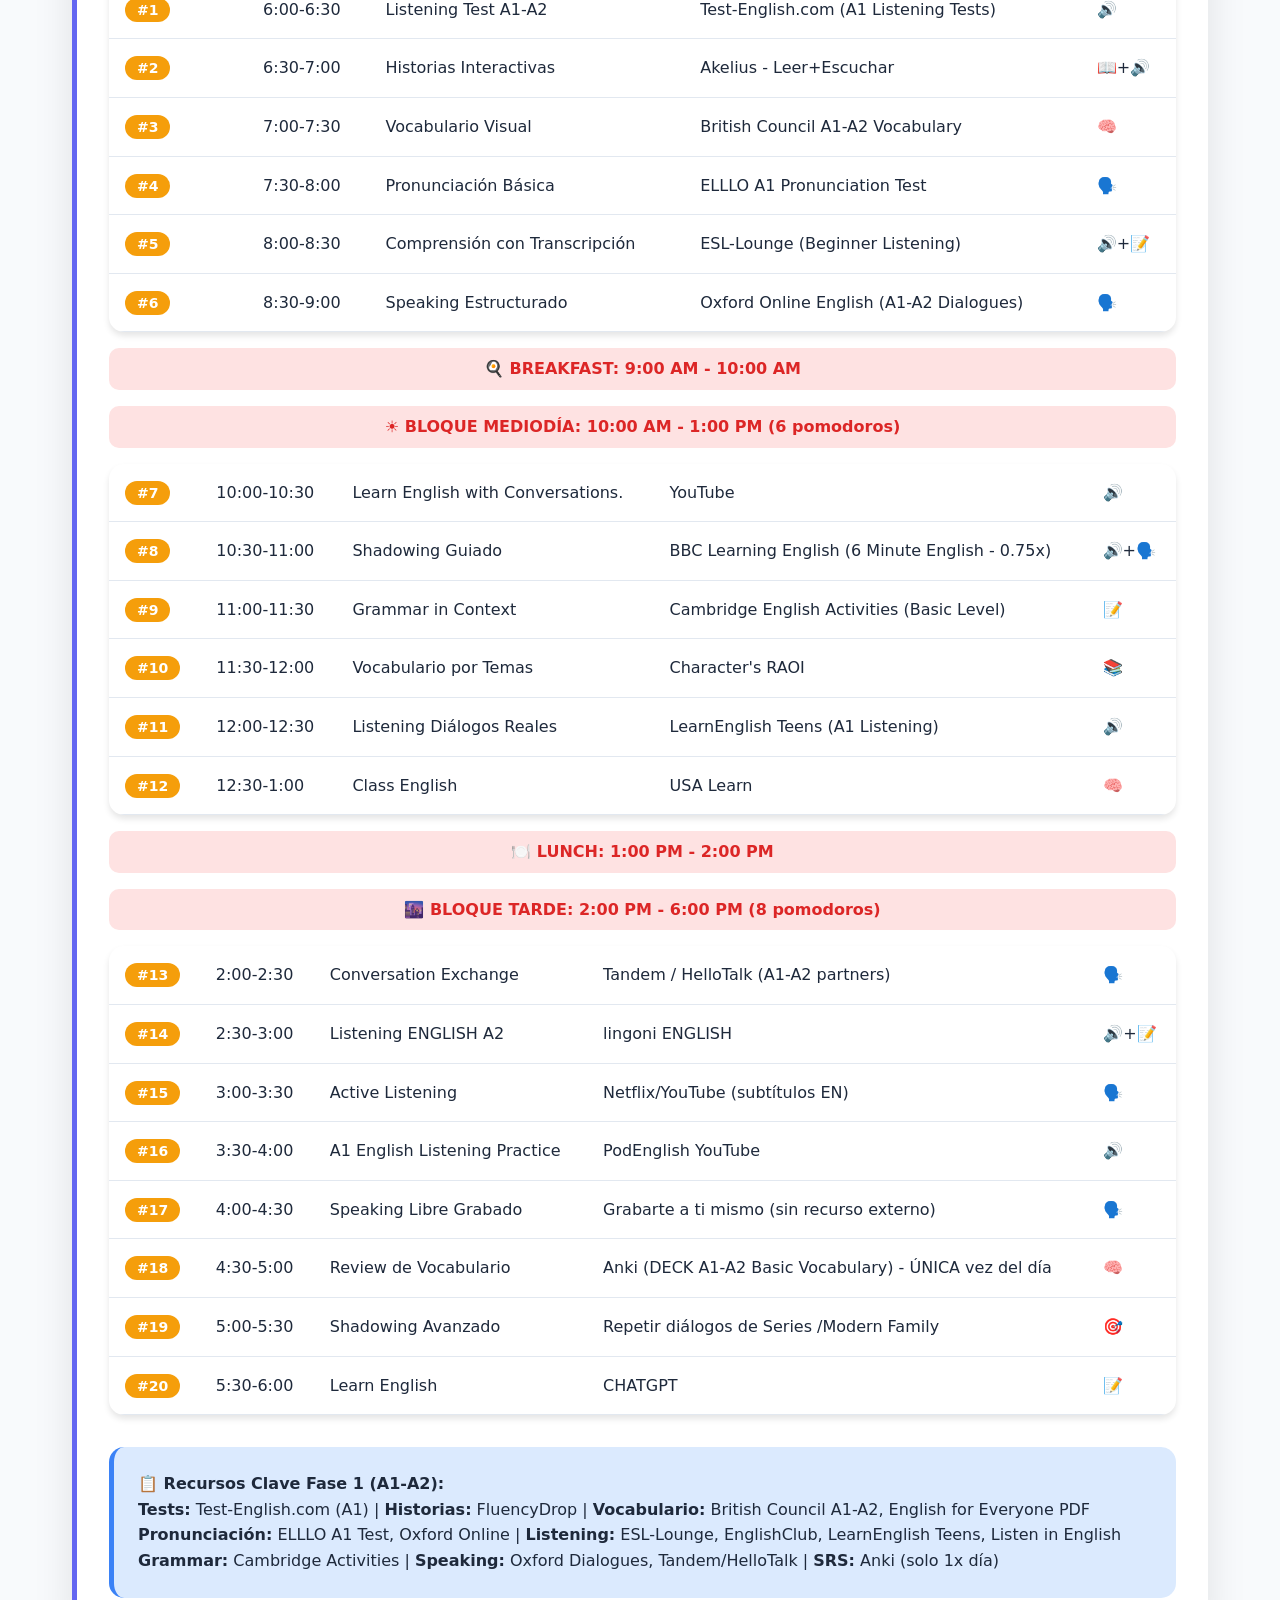
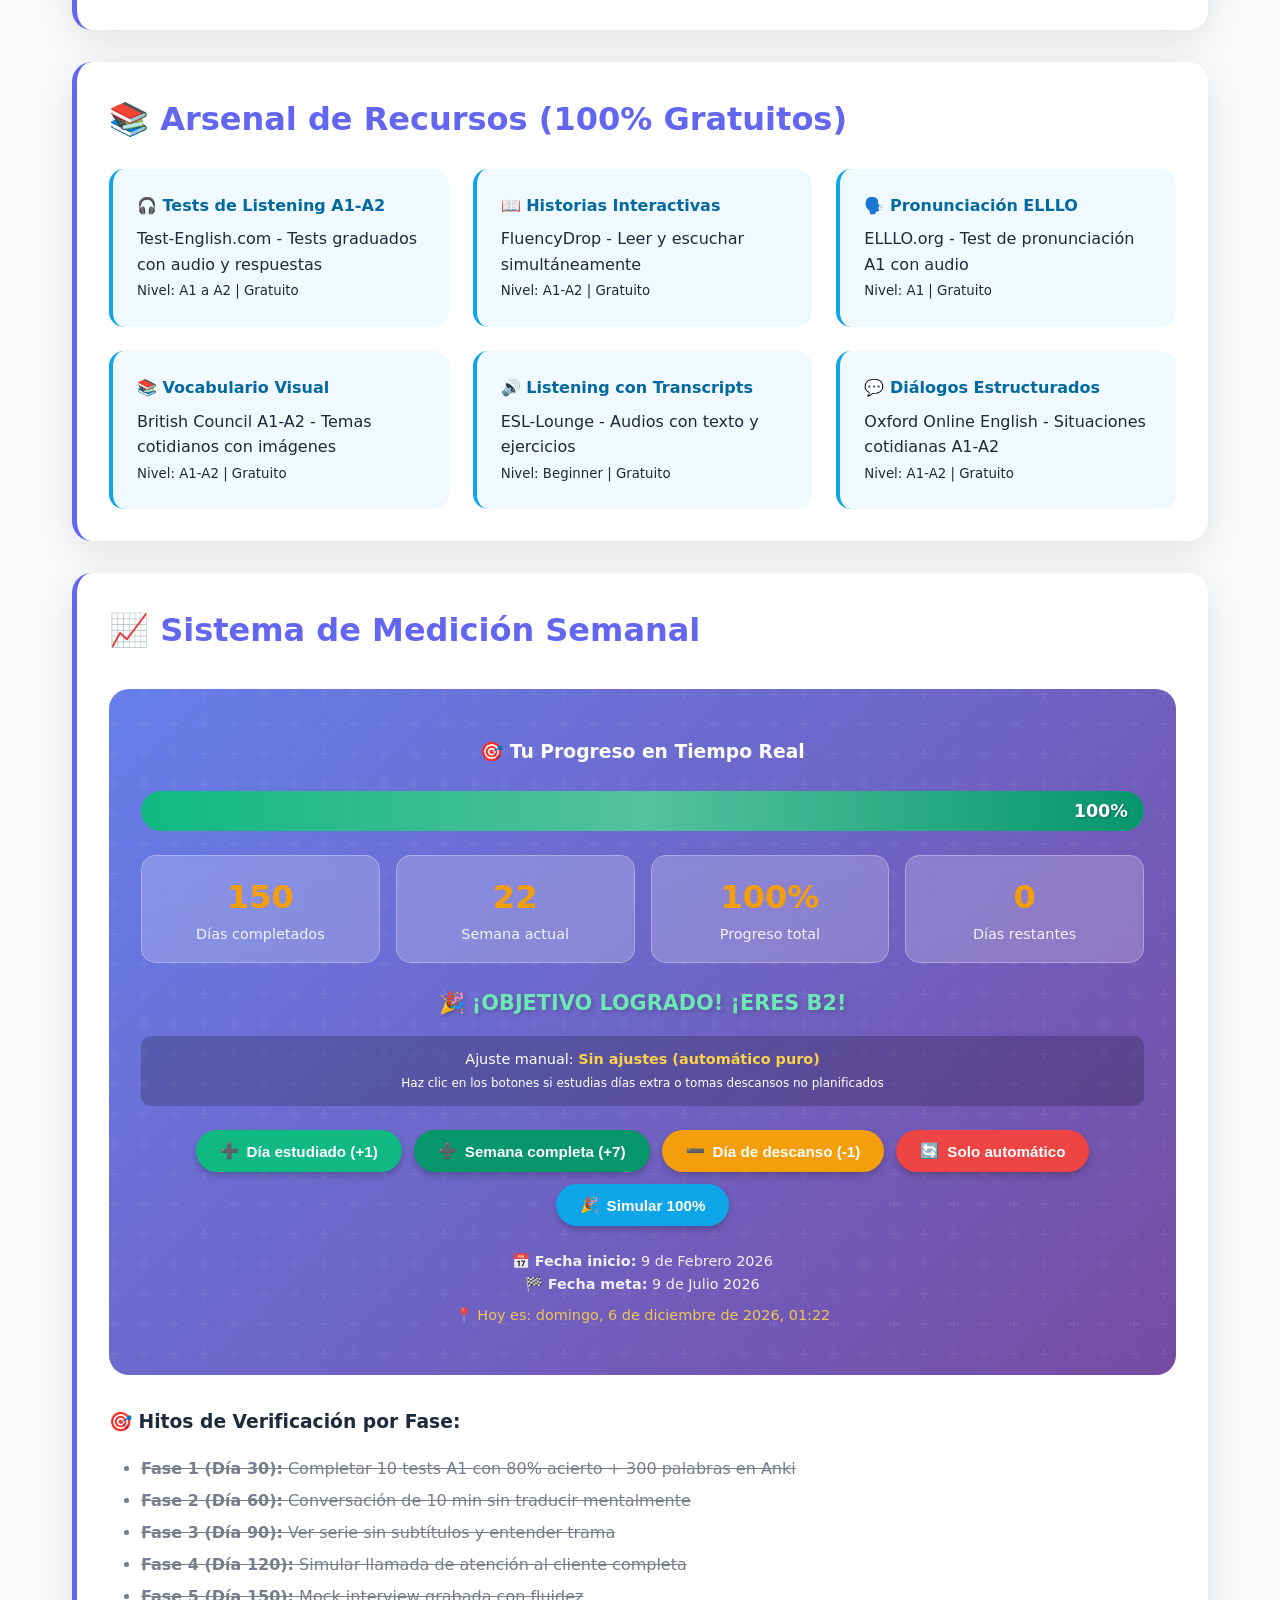
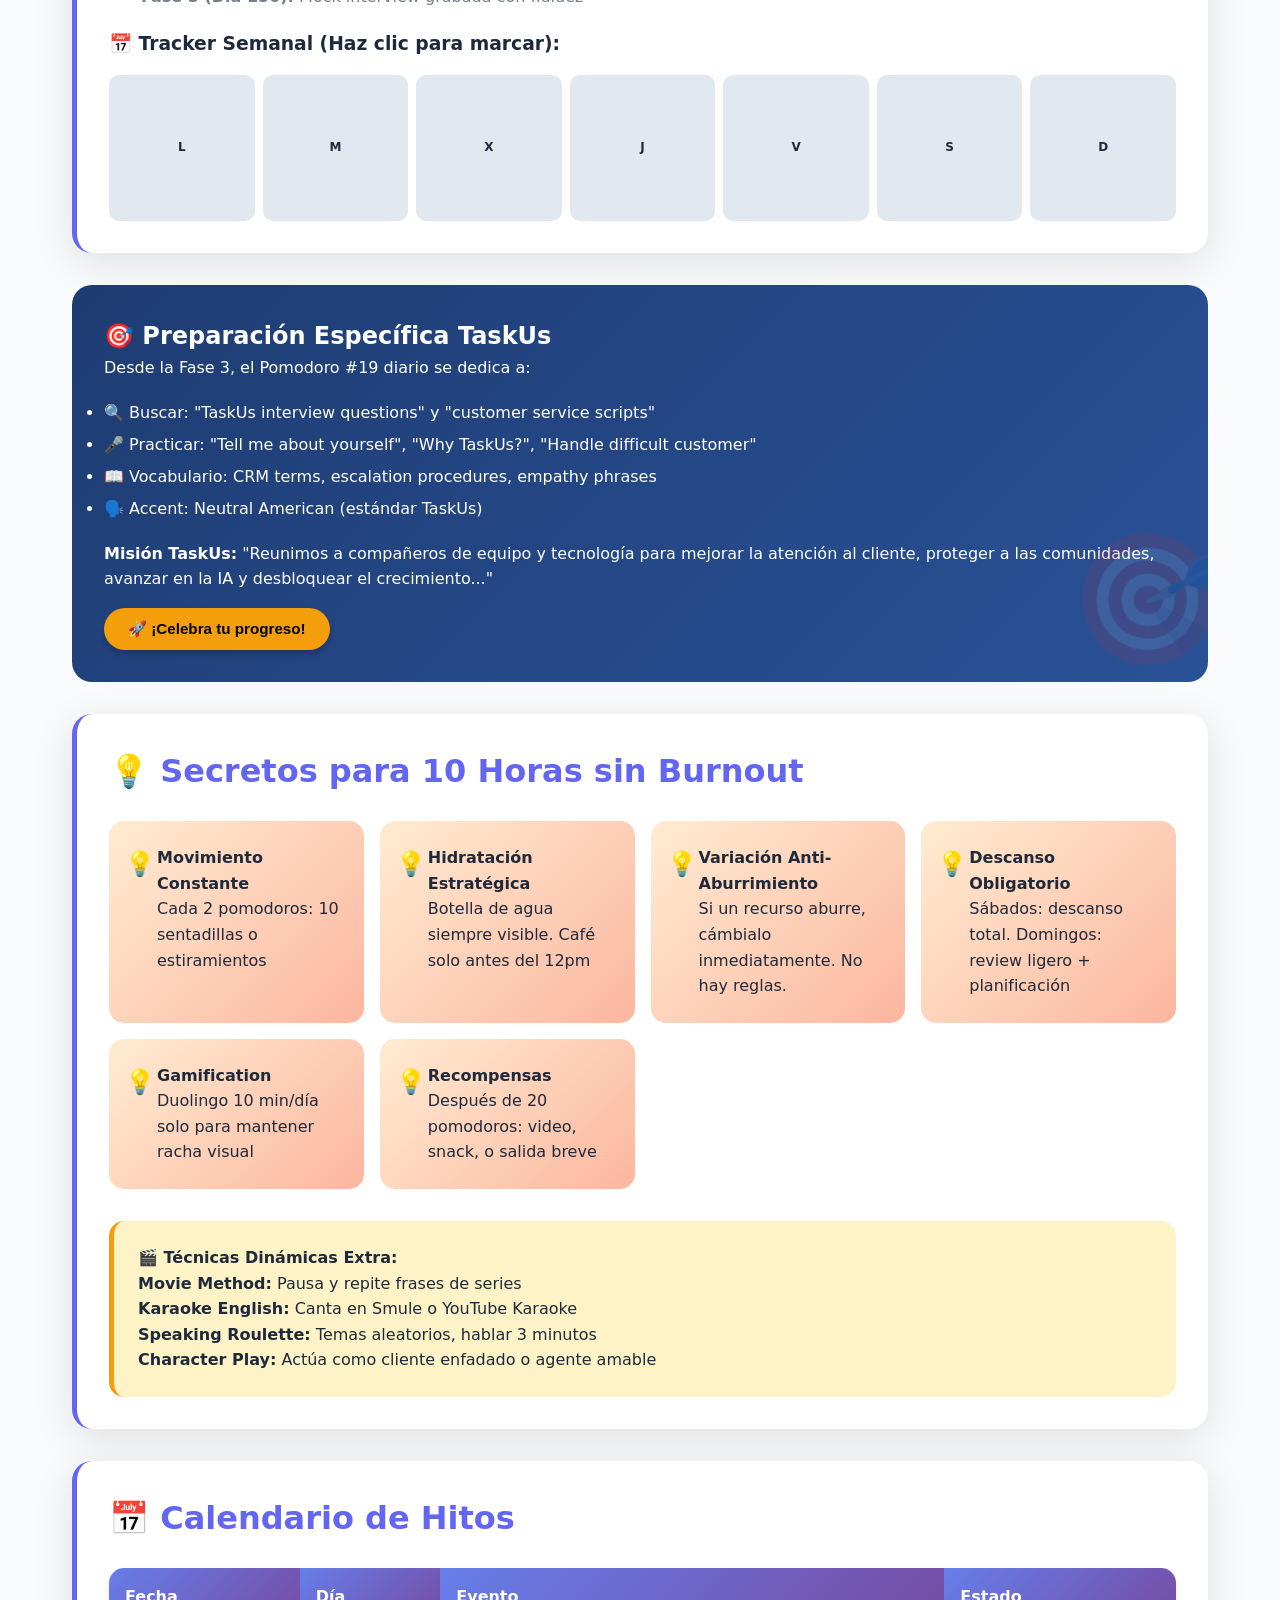
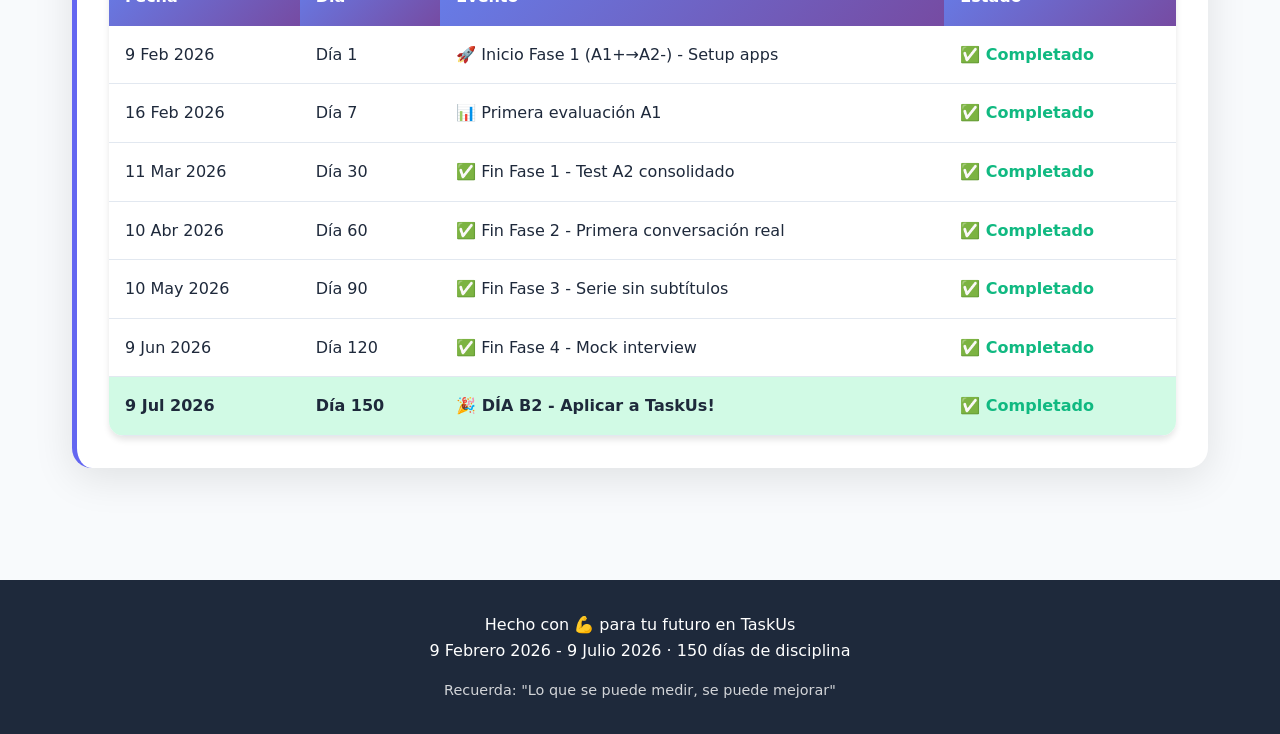
==== commit 6a9f52db: "Update A1-A2" ====
--- a/index.html
+++ b/index.html
@@ -48,10 +48,10 @@
             <h2>📊 Las 5 Fases de tu Transformación</h2>
             <div class="fases-grid">
                 <div class="fase-card fase-1" data-fase="1">
-                    <h3>Fase 1: Fundamentos</h3>
+                    <h3>Fase 1: Fundamentos A1+→A2-</h3>
                     <p><strong>Días 1-30</strong></p>
-                    <p>Listening básico + Pronunciación</p>
-                    <p>🎯 Salida: A2+ consolidado</p>
+                    <p>Listening básico + Pronunciación (A1-A2)</p>
+                    <p>🎯 Salida: A2 consolidado</p>
                 </div>
                 <div class="fase-card fase-2" data-fase="2">
                     <h3>Fase 2: Comunicación</h3>
@@ -80,9 +80,10 @@
             </div>
         </section>
 
-        <!-- Horario Section -->
+        <!-- Horario Section - FASE 1 MODIFICADA -->
         <section id="horario" class="card">
             <h2>⏰ Tu Horario de Campeón (6:00 AM - 6:00 PM)</h2>
+            <p style="margin-bottom: 1rem; color: #64748b; font-style: italic;">Fase 1 (Días 1-30): Recursos nivel A1-A2 básico - Cada pomodoro usa un recurso DISTINTO</p>
             
             <div class="break-time">🌅 BLOQUE MAÑANA: 6:00 AM - 9:00 AM (6 pomodoros)</div>
             <table class="schedule-table">
@@ -91,7 +92,7 @@
                         <th>Pomodoro</th>
                         <th>Horario</th>
                         <th>Actividad</th>
-                        <th>Recurso</th>
+                        <th>Recurso Específico (A1-A2)</th>
                         <th>Tipo</th>
                     </tr>
                 </thead>
@@ -99,43 +100,43 @@
                     <tr>
                         <td><span class="pomodoro-badge">#1</span></td>
                         <td>6:00-6:30</td>
-                        <td>Listening / Shadowing Básico</td>
-                        <td>English With Fluency</td>
-                        <td>🔊+🗣️</td>
+                        <td>Listening Test A1-A2</td>
+                        <td>Test-English.com (A1 Listening Tests)</td>
+                        <td>🔊</td>
                     </tr>
                     <tr>
                         <td><span class="pomodoro-badge">#2</span></td>
                         <td>6:30-7:00</td>
-                        <td>Listening / Shadowing Básico</td>
-                        <td>Akelius</td>
-                        <td>🧠</td>
+                        <td>Historias Interactivas</td>
+                        <td>Akelius - Leer+Escuchar</td>
+                        <td>📖+🔊</td>
                     </tr>
                     <tr>
                         <td><span class="pomodoro-badge">#3</span></td>
                         <td>7:00-7:30</td>
-                        <td>Listening Comprensivo</td>
-                        <td>BBC 6 Minute English</td>
-                        <td>🔊</td>
+                        <td>Vocabulario Visual</td>
+                        <td>British Council A1-A2 Vocabulary</td>
+                        <td>🧠</td>
                     </tr>
                     <tr>
                         <td><span class="pomodoro-badge">#4</span></td>
                         <td>7:30-8:00</td>
-                        <td>Pronunciación</td>
-                        <td>Rachel's English (YouTube)</td>
+                        <td>Pronunciación Básica</td>
+                        <td>ELLLO A1 Pronunciation Test</td>
                         <td>🗣️</td>
                     </tr>
                     <tr>
                         <td><span class="pomodoro-badge">#5</span></td>
                         <td>8:00-8:30</td>
-                        <td>Grammar in Context</td>
-                        <td> British Council</td>
-                        <td>📝</td>
+                        <td>Comprensión con Transcripción</td>
+                        <td>ESL-Lounge (Beginner Listening)</td>
+                        <td>🔊+📝</td>
                     </tr>
                     <tr>
                         <td><span class="pomodoro-badge">#6</span></td>
                         <td>8:30-9:00</td>
-                        <td> Vocabulario Activo</td>
-                        <td>Anki (4000 Essential Words)</td>
+                        <td>Speaking Estructurado</td>
+                        <td>Oxford Online English (A1-A2 Dialogues)</td>
                         <td>🗣️</td>
                     </tr>
                 </tbody>
@@ -149,46 +150,44 @@
                     <tr>
                         <td><span class="pomodoro-badge">#7</span></td>
                         <td>10:00-10:30</td>
-                        <td>Active Listening</td>
-                        <td>Netflix/YouTube (subtítulos EN)</td>
+                        <td>Learn English with Conversations.</td>
+                        <td>YouTube</td>
                         <td>🔊</td>
                     </tr>
                     <tr>
                         <td><span class="pomodoro-badge">#8</span></td>
                         <td>10:30-11:00</td>
-                        <td>Speaking Practice </td>
-                        <td>Character 1 RAOI</td>
-                        <td>🗣️</td>
+                        <td>Shadowing Guiado</td>
+                        <td>BBC Learning English (6 Minute English - 0.75x)</td>
+                        <td>🔊+🗣️</td>
                     </tr>
                     <tr>
                         <td><span class="pomodoro-badge">#9</span></td>
-                        <td> 11:00-11:30</td>
-                        <td>Vocabulario Temático</td>
-                        <td>Elllo</td>
-                        <td>📚</td>
-                        
+                        <td>11:00-11:30</td>
+                        <td>Grammar in Context</td>
+                        <td>Cambridge English Activities (Basic Level)</td>
+                        <td>📝</td>
                     </tr>
                     <tr>
                         <td><span class="pomodoro-badge">#10</span></td>
                         <td>11:30-12:00</td>
+                        <td>Vocabulario por Temas</td>
+                        <td>Character's RAOI</td>
+                        <td>📚</td>
+                    </tr>
+                    <tr>
+                        <td><span class="pomodoro-badge">#11</span></td>
+                        <td>12:00-12:30</td>
+                        <td>Listening Diálogos Reales</td>
+                        <td>LearnEnglish Teens (A1 Listening)</td>
+                        <td>🔊</td>
+                    </tr>
+                    <tr>
+                        <td><span class="pomodoro-badge">#12</span></td>
+                        <td>12:30-1:00</td>
                         <td>Class English</td>
                         <td>USA Learn</td>
-                        <td>🎭</td>
-                        
-                    </tr>
-                    <tr>
-                        <td><span class="pomodoro-badge">#11</span></td>
-                        <td>12:00-12:30</td>
-                        <td>Listening ENGLISH A2 </td>
-                        <td>lingoni ENGLISH</td>
-                        <td>🔊</td>
-                    </tr>
-                    <tr>
-                        <td><span class="pomodoro-badge">#12</span></td>
-                        <td>12:30-1:00</td>
-                        <td>Shadowing Avanzado</td>
-                        <td>Repetir diálogos de Series /Modern Family</td>
-                        <td>🔊+🗣️</td>
+                        <td>🧠</td>
                     </tr>
                 </tbody>
             </table>
@@ -202,60 +201,67 @@
                         <td><span class="pomodoro-badge">#13</span></td>
                         <td>2:00-2:30</td>
                         <td>Conversation Exchange</td>
-                        <td>Tandem / HelloTalk (apps)</td>
+                        <td>Tandem / HelloTalk (A1-A2 partners)</td>
                         <td>🗣️</td>
                     </tr>
                     <tr>
                         <td><span class="pomodoro-badge">#14</span></td>
                         <td>2:30-3:00</td>
-                        <td>Test Practice</td>
-                        <td>A2 English Listening Test</td>
+                        <td>Listening ENGLISH A2</td>
+                        <td>lingoni ENGLISH</td>
                         <td>🔊+📝</td>
                     </tr>
                     <tr>
                         <td><span class="pomodoro-badge">#15</span></td>
                         <td>3:00-3:30</td>
-                        <td>Accent Training</td>
-                        <td>Accent's Way English</td>
+                        <td>Active Listening</td>
+                        <td>Netflix/YouTube (subtítulos EN)</td>
                         <td>🗣️</td>
                     </tr>
                     <tr>
                         <td><span class="pomodoro-badge">#16</span></td>
                         <td>3:30-4:00</td>
-                        <td>Listening + Vocabulary</td>
-                        <td>Speak English with Tiffani Podcast</td>
+                        <td>A1 English Listening Practice</td>
+                        <td>PodEnglish YouTube</td>
                         <td>🔊</td>
                     </tr>
                     <tr>
                         <td><span class="pomodoro-badge">#17</span></td>
                         <td>4:00-4:30</td>
-                        <td>Speaking Freestyle</td>
-                        <td>Grabarte 5 min sin parar</td>
+                        <td>Speaking Libre Grabado</td>
+                        <td>Grabarte a ti mismo (sin recurso externo)</td>
                         <td>🗣️</td>
                     </tr>
                     <tr>
                         <td><span class="pomodoro-badge">#18</span></td>
                         <td>4:30-5:00</td>
-                        <td>Learn English with Conversations.</td>
-                        <td>YouTube</td>
+                        <td>Review de Vocabulario</td>
+                        <td>Anki (DECK A1-A2 Basic Vocabulary) - ÚNICA vez del día</td>
                         <td>🧠</td>
                     </tr>
                     <tr>
                         <td><span class="pomodoro-badge">#19</span></td>
                         <td>5:00-5:30</td>
-                        <td>A1 English Listening Practice</td>
-                        <td>PodEnglish</td>
+                        <td>Shadowing Avanzado</td>
+                        <td>Repetir diálogos de Series /Modern Family</td>
                         <td>🎯</td>
                     </tr>
                     <tr>
                         <td><span class="pomodoro-badge">#20</span></td>
                         <td>5:30-6:00</td>
-                        <td>Reflection + Planning</td>
-                        <td>Journal en inglés</td>
+                        <td>Learn English</td>
+                        <td>CHATGPT</td>
                         <td>📝</td>
                     </tr>
                 </tbody>
             </table>
+
+            <div style="margin-top: 2rem; padding: 1.5rem; background: #dbeafe; border-radius: 15px; border-left: 5px solid #3b82f6;">
+                <h4>📋 Recursos Clave Fase 1 (A1-A2):</h4>
+                <p><strong>Tests:</strong> Test-English.com (A1) | <strong>Historias:</strong> FluencyDrop | <strong>Vocabulario:</strong> British Council A1-A2, English for Everyone PDF</p>
+                <p><strong>Pronunciación:</strong> ELLLO A1 Test, Oxford Online | <strong>Listening:</strong> ESL-Lounge, EnglishClub, LearnEnglish Teens, Listen in English</p>
+                <p><strong>Grammar:</strong> Cambridge Activities | <strong>Speaking:</strong> Oxford Dialogues, Tandem/HelloTalk | <strong>SRS:</strong> Anki (solo 1x día)</p>
+            </div>
         </section>
 
         <!-- Recursos Section -->
@@ -263,39 +269,39 @@
             <h2>📚 Arsenal de Recursos (100% Gratuitos)</h2>
             <div class="resources-grid">
                 <div class="resource-item">
-                    <h4>🗣️ Speaking Partners</h4>
-                    <p>Tandem, HelloTalk, ConversationExchange</p>
-                    <small>Apps móviles gratuitas</small>
+                    <h4>🎧 Tests de Listening A1-A2</h4>
+                    <p>Test-English.com - Tests graduados con audio y respuestas</p>
+                    <small>Nivel: A1 a A2 | Gratuito</small>
                 </div>
                 <div class="resource-item">
-                    <h4>🔊 Listening</h4>
-                    <p>BBC Learning English, VOA Learning English</p>
-                    <small>YouTube + sitios web oficiales</small>
+                    <h4>📖 Historias Interactivas</h4>
+                    <p>FluencyDrop - Leer y escuchar simultáneamente</p>
+                    <small>Nivel: A1-A2 | Gratuito</small>
                 </div>
                 <div class="resource-item">
-                    <h4>🎤 Pronunciación</h4>
-                    <p>Rachel's English, English with Lucy</p>
-                    <small>Canales de YouTube especializados</small>
+                    <h4>🗣️ Pronunciación ELLLO</h4>
+                    <p>ELLLO.org - Test de pronunciación A1 con audio</p>
+                    <small>Nivel: A1 | Gratuito</small>
                 </div>
                 <div class="resource-item">
-                    <h4>📝 Grammar</h4>
-                    <p>English Grammar in Use (Raymond Murphy)</p>
-                    <small>Buscar PDF gratuito online</small>
+                    <h4>📚 Vocabulario Visual</h4>
+                    <p>British Council A1-A2 - Temas cotidianos con imágenes</p>
+                    <small>Nivel: A1-A2 | Gratuito</small>
                 </div>
                 <div class="resource-item">
-                    <h4>🧠 Vocabulario</h4>
-                    <p>Anki + Quizlet (decks compartidos)</p>
-                    <small>Apps con spaced repetition</small>
+                    <h4>🔊 Listening con Transcripts</h4>
+                    <p>ESL-Lounge - Audios con texto y ejercicios</p>
+                    <small>Nivel: Beginner | Gratuito</small>
                 </div>
                 <div class="resource-item">
-                    <h4>🎯 TaskUs Prep</h4>
-                    <p>Glassdoor reviews, call center scripts</p>
-                    <small>Preparación específica para entrevistas</small>
-                </div>
-            </div>
-        </section>
-
-        <!-- SEGUIMIENTO SECTION - MEJORADO CON SISTEMA HÍBRIDO -->
+                    <h4>💬 Diálogos Estructurados</h4>
+                    <p>Oxford Online English - Situaciones cotidianas A1-A2</p>
+                    <small>Nivel: A1-A2 | Gratuito</small>
+                </div>
+            </div>
+        </section>
+
+        <!-- SEGUIMIENTO SECTION -->
         <section id="seguimiento" class="card">
             <h2>📈 Sistema de Medición Semanal</h2>
             
@@ -361,7 +367,7 @@
 
             <h3>🎯 Hitos de Verificación por Fase:</h3>
             <ul style="margin: 1rem 0; padding-left: 2rem; line-height: 2;">
-                <li id="milestone1"><strong>Fase 1 (Día 30):</strong> Entender 80% de BBC 6 Minute English</li>
+                <li id="milestone1"><strong>Fase 1 (Día 30):</strong> Completar 10 tests A1 con 80% acierto + 300 palabras en Anki</li>
                 <li id="milestone2"><strong>Fase 2 (Día 60):</strong> Conversación de 10 min sin traducir mentalmente</li>
                 <li id="milestone3"><strong>Fase 3 (Día 90):</strong> Ver serie sin subtítulos y entender trama</li>
                 <li id="milestone4"><strong>Fase 4 (Día 120):</strong> Simular llamada de atención al cliente completa</li>
@@ -441,19 +447,19 @@
                     <tr>
                         <td>9 Feb 2026</td>
                         <td>Día 1</td>
-                        <td>🚀 Inicio - Setup de apps y cuentas</td>
+                        <td>🚀 Inicio Fase 1 (A1+→A2-) - Setup apps</td>
                         <td id="status1">🔴 Pendiente</td>
                     </tr>
                     <tr>
                         <td>16 Feb 2026</td>
                         <td>Día 7</td>
-                        <td>📊 Primera evaluación A2</td>
+                        <td>📊 Primera evaluación A1</td>
                         <td id="status2">⚪ Próximo</td>
                     </tr>
                     <tr>
                         <td>11 Mar 2026</td>
                         <td>Día 30</td>
-                        <td>✅ Fin Fase 1 - Test A2+</td>
+                        <td>✅ Fin Fase 1 - Test A2 consolidado</td>
                         <td id="status3">⚪ Próximo</td>
                     </tr>
                     <tr>
@@ -495,7 +501,6 @@
     </footer>
 
     <script src="script.js"></script>
-    
 
 </body>
 </html>
--- a/style.css
+++ b/style.css
@@ -1,4 +1,4 @@
-* {
+       * {
             margin: 0;
             padding: 0;
             box-sizing: border-box;
@@ -589,4 +589,4 @@
             to {
                 transform: translateY(100vh) rotate(720deg);
             }
-        }
+        }
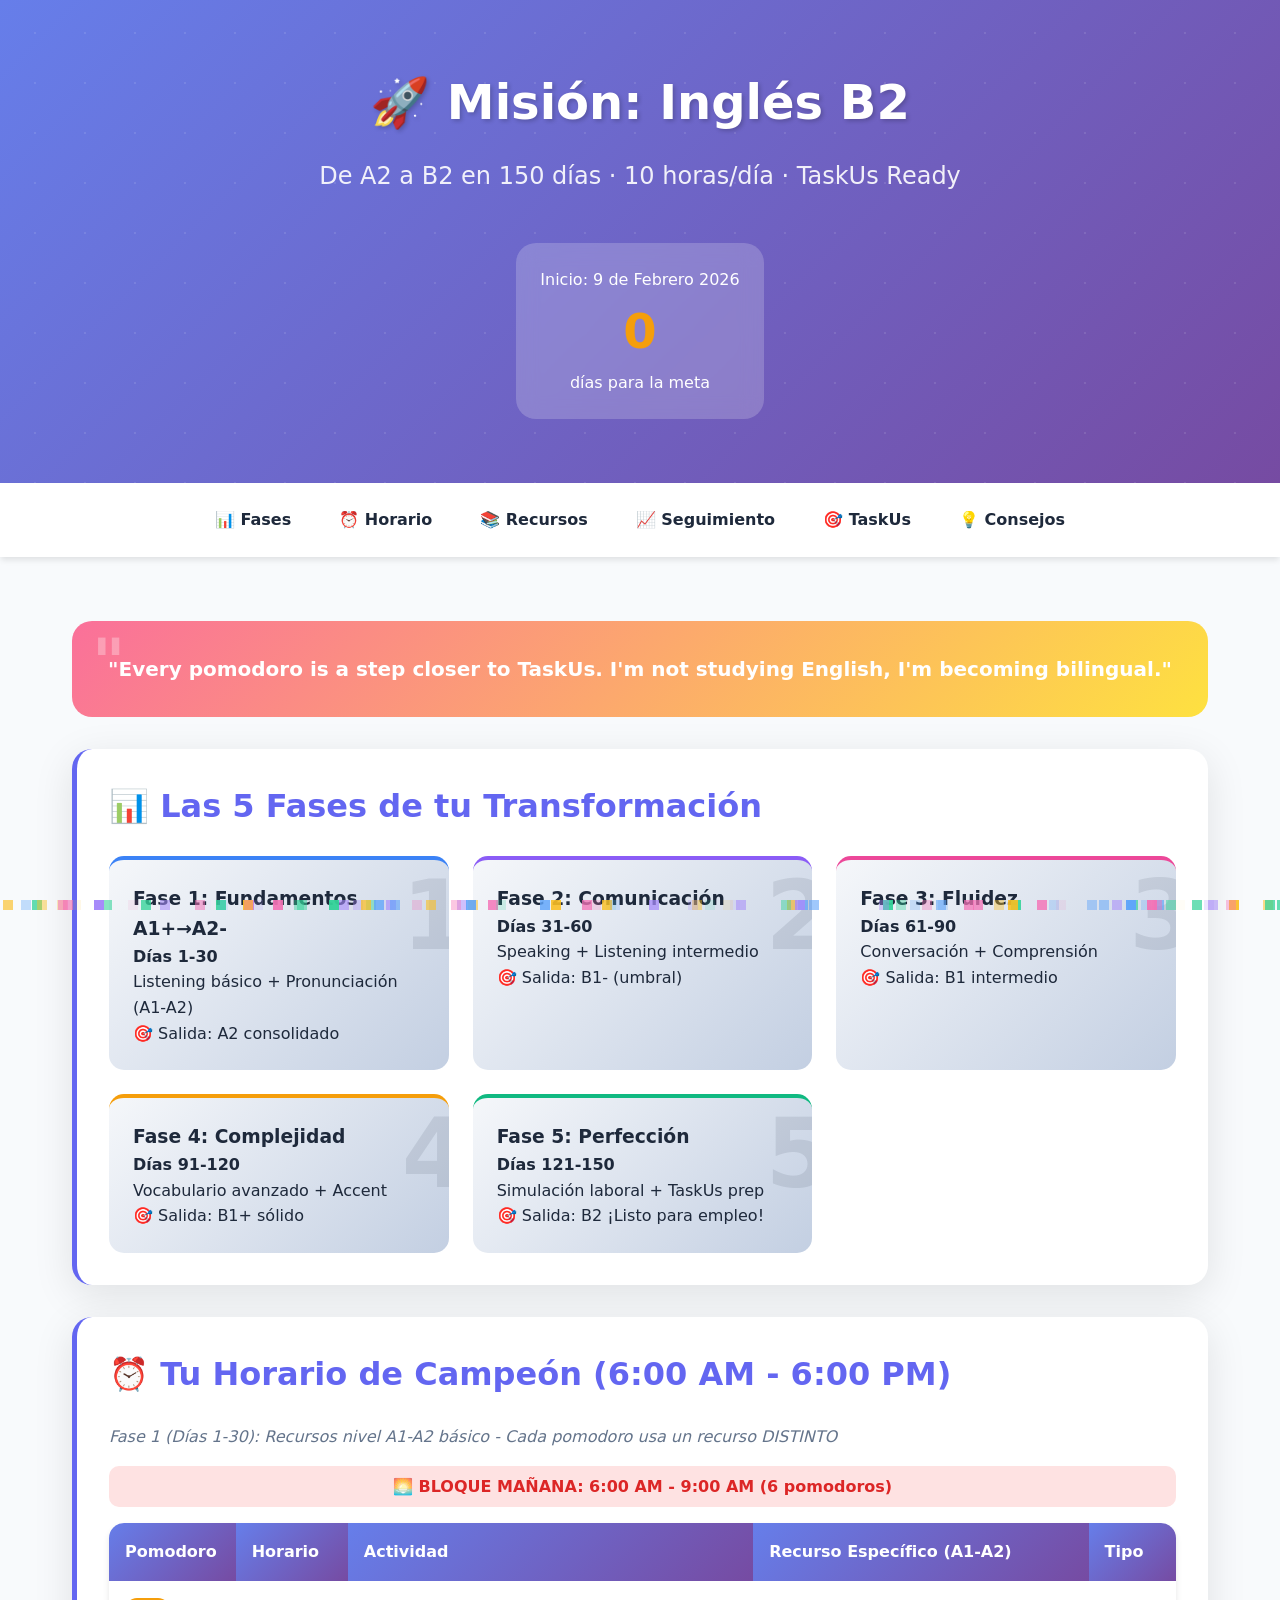
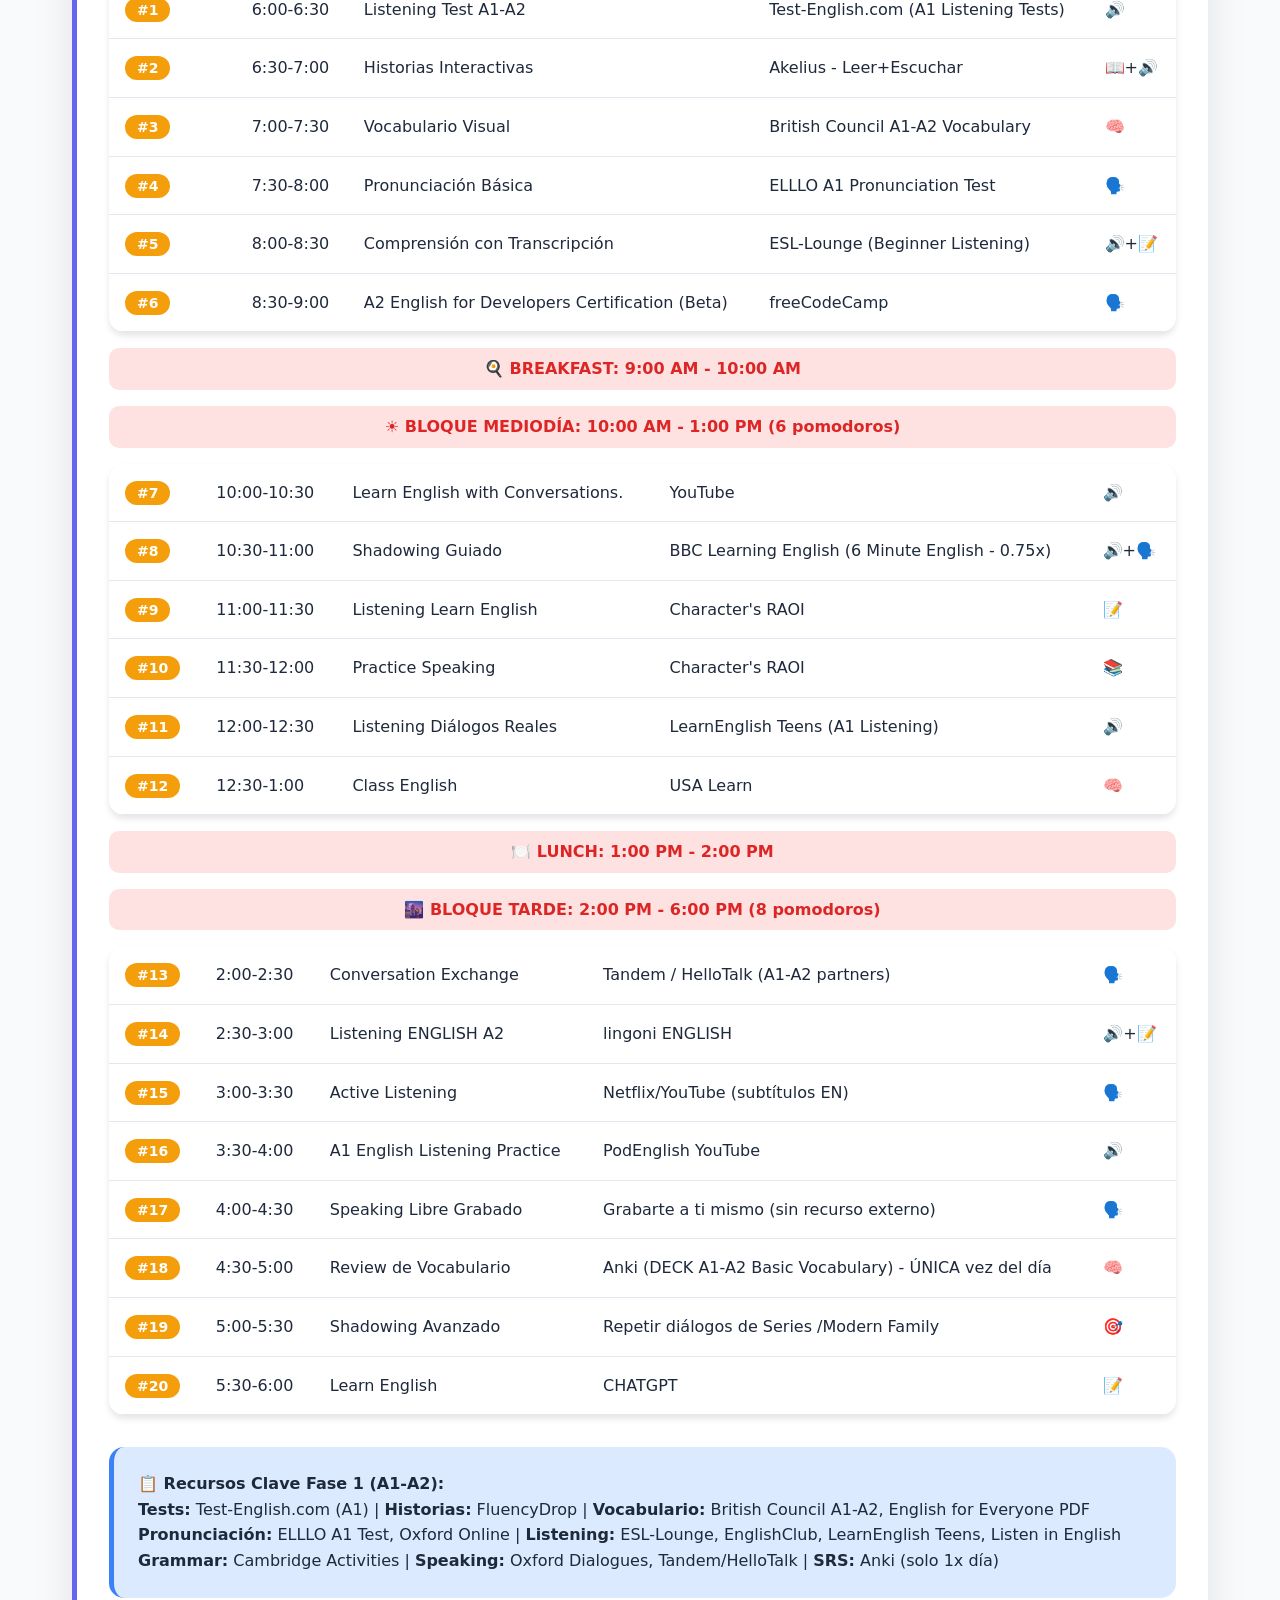
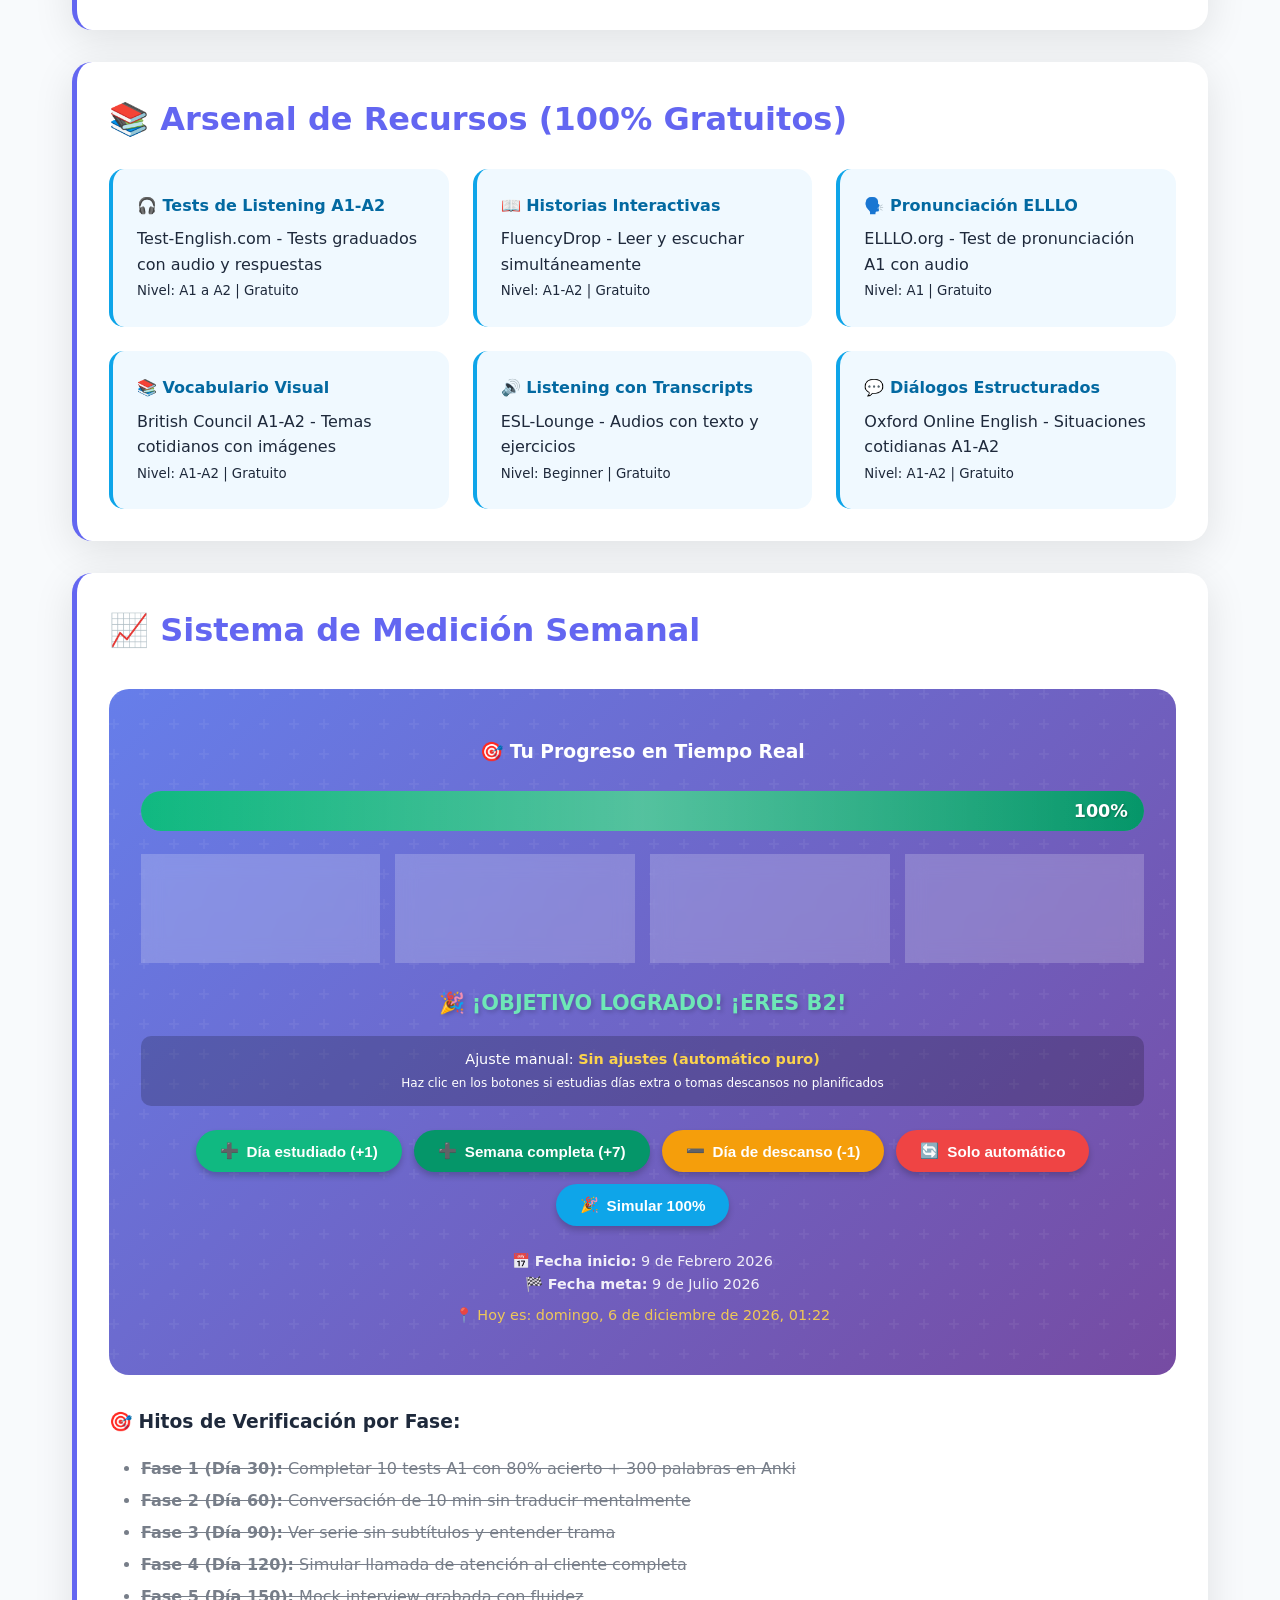
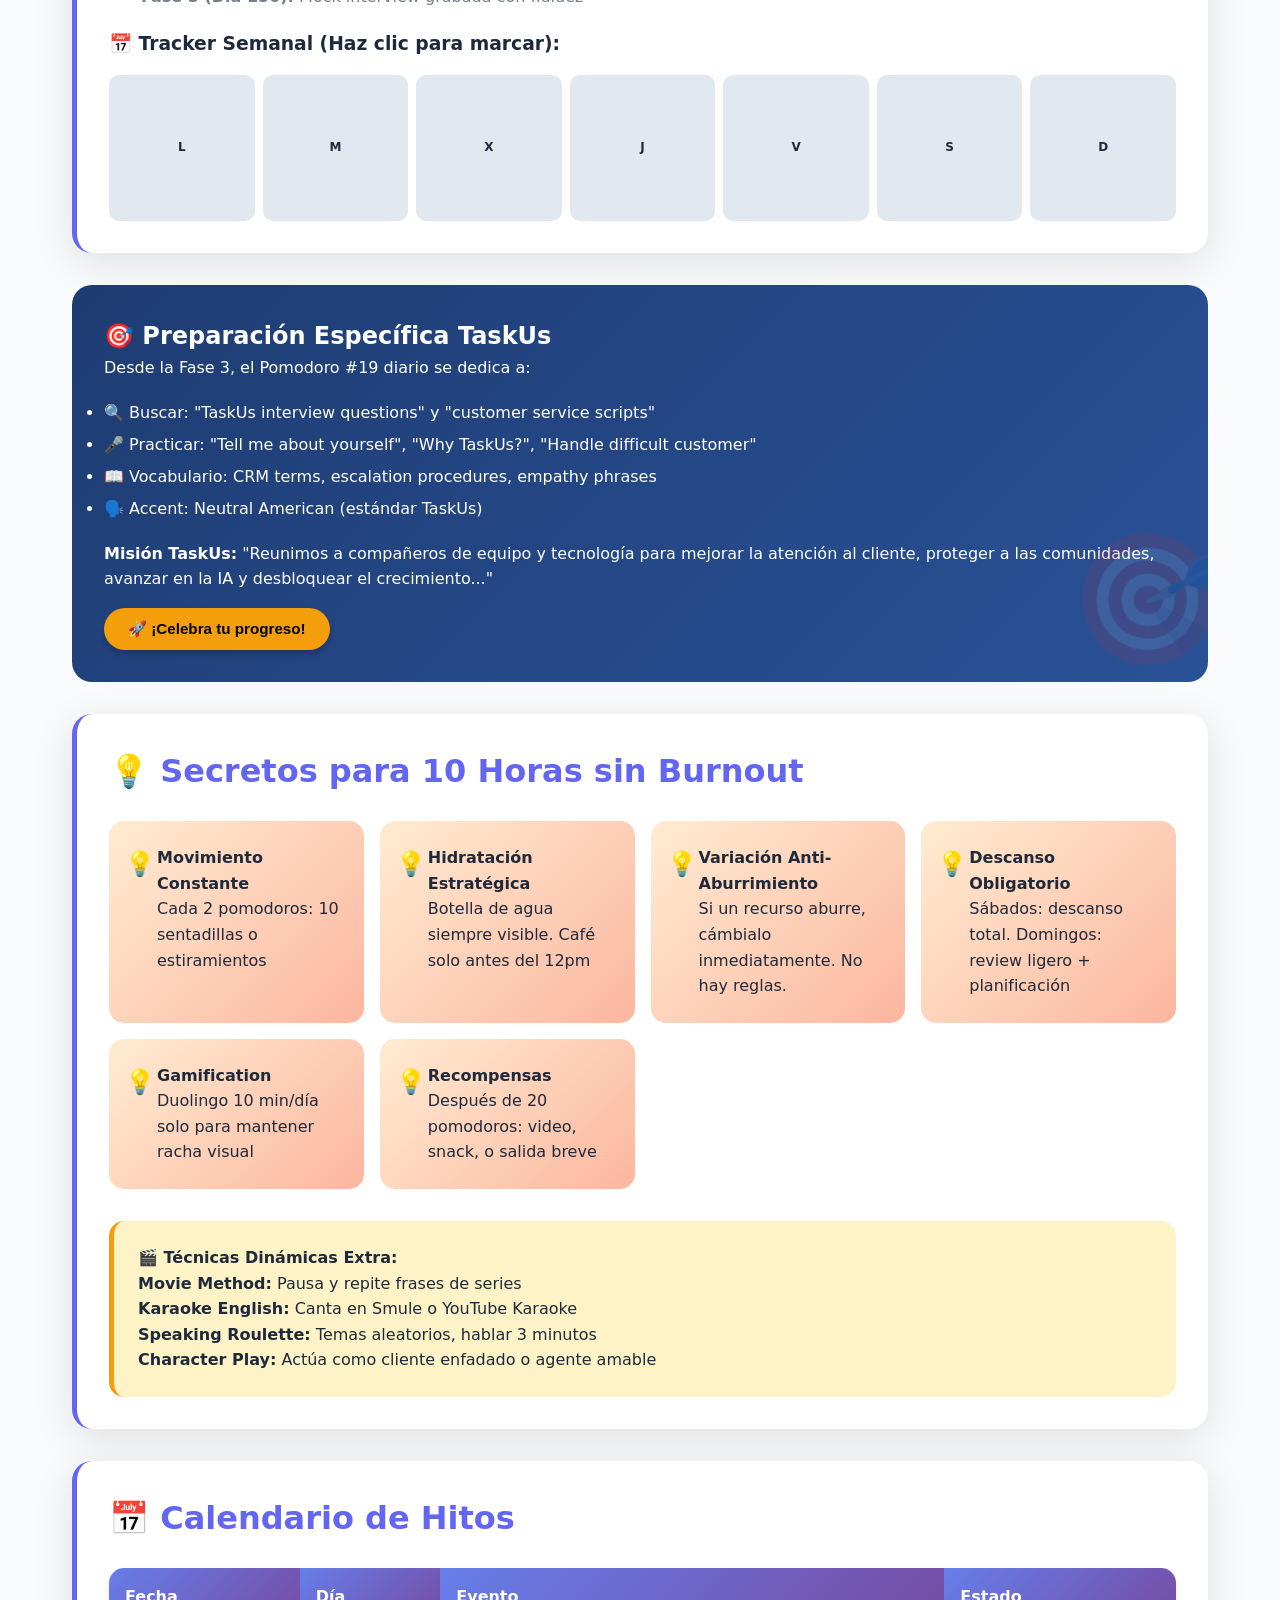
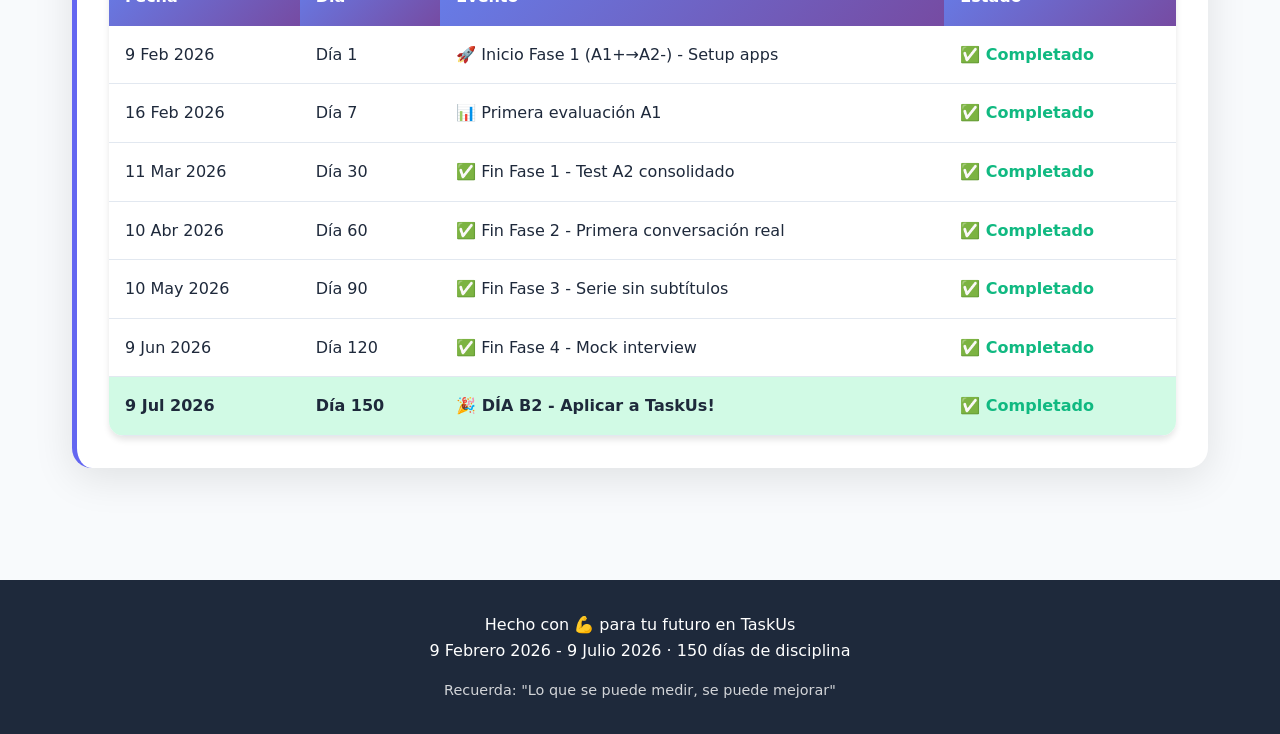
==== commit 7a6e9a61: "FreeCodeCamp A2 English for Developers Certification (Beta)" ====
--- a/index.html
+++ b/index.html
@@ -135,8 +135,8 @@
                     <tr>
                         <td><span class="pomodoro-badge">#6</span></td>
                         <td>8:30-9:00</td>
-                        <td>Speaking Estructurado</td>
-                        <td>Oxford Online English (A1-A2 Dialogues)</td>
+                        <td>A2 English for Developers Certification (Beta)</td>
+                        <td>freeCodeCamp</td>
                         <td>🗣️</td>
                     </tr>
                 </tbody>
@@ -164,14 +164,14 @@
                     <tr>
                         <td><span class="pomodoro-badge">#9</span></td>
                         <td>11:00-11:30</td>
-                        <td>Grammar in Context</td>
-                        <td>Cambridge English Activities (Basic Level)</td>
+                        <td>Listening Learn English </td>
+                        <td>Character's RAOI</td>
                         <td>📝</td>
                     </tr>
                     <tr>
                         <td><span class="pomodoro-badge">#10</span></td>
                         <td>11:30-12:00</td>
-                        <td>Vocabulario por Temas</td>
+                        <td>Practice Speaking</td>
                         <td>Character's RAOI</td>
                         <td>📚</td>
                     </tr>
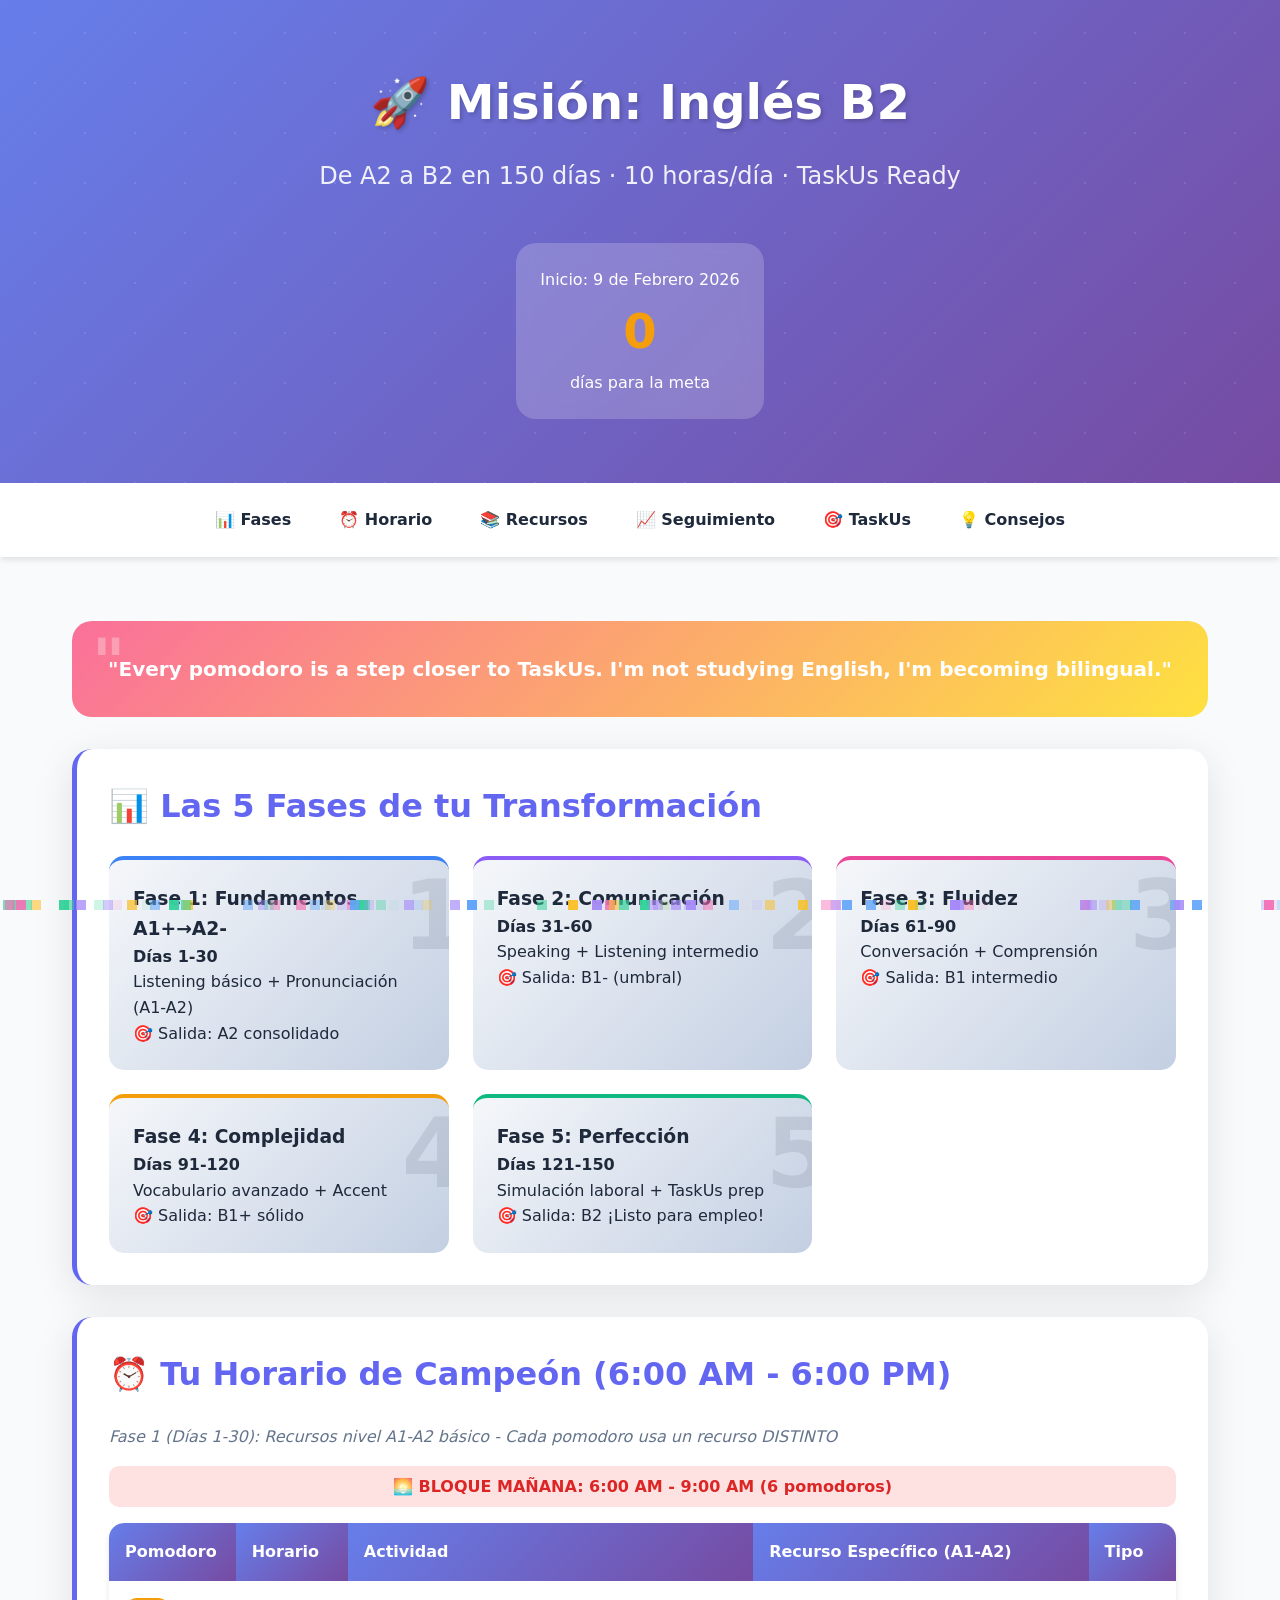
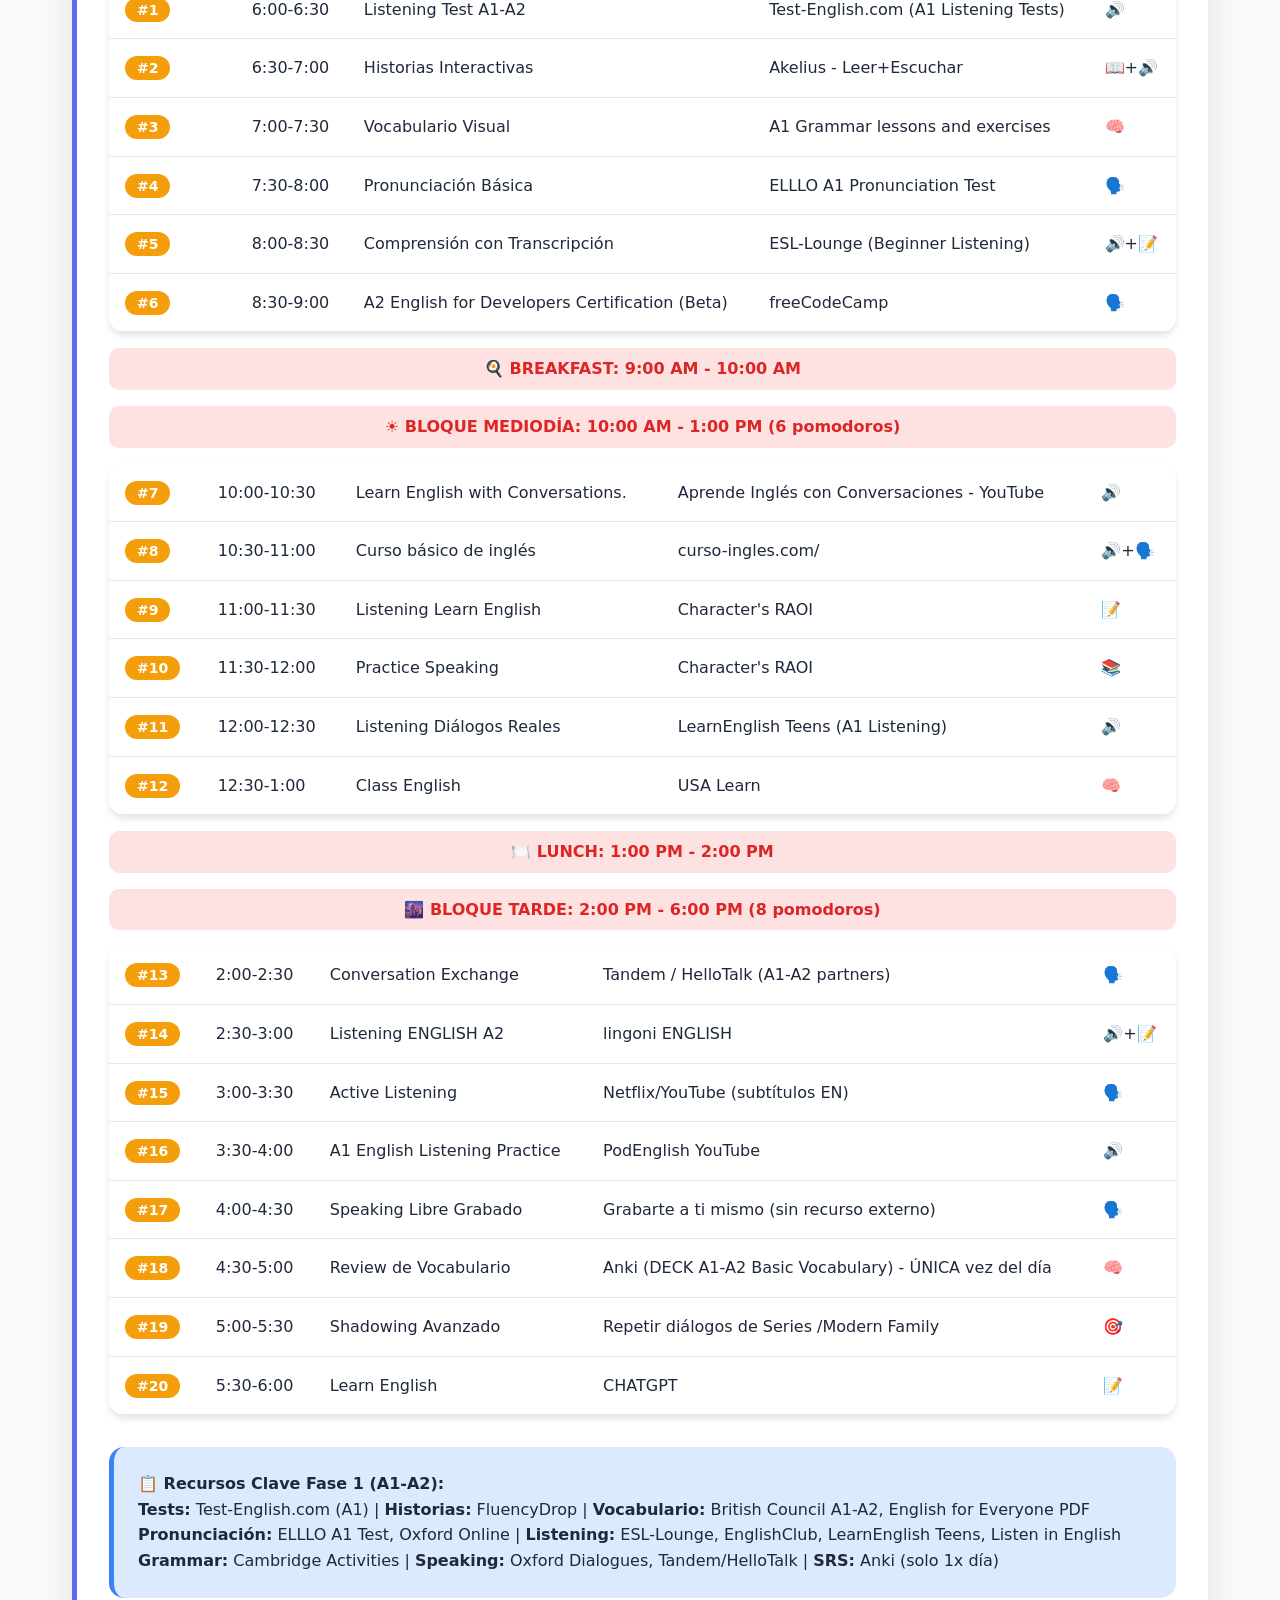
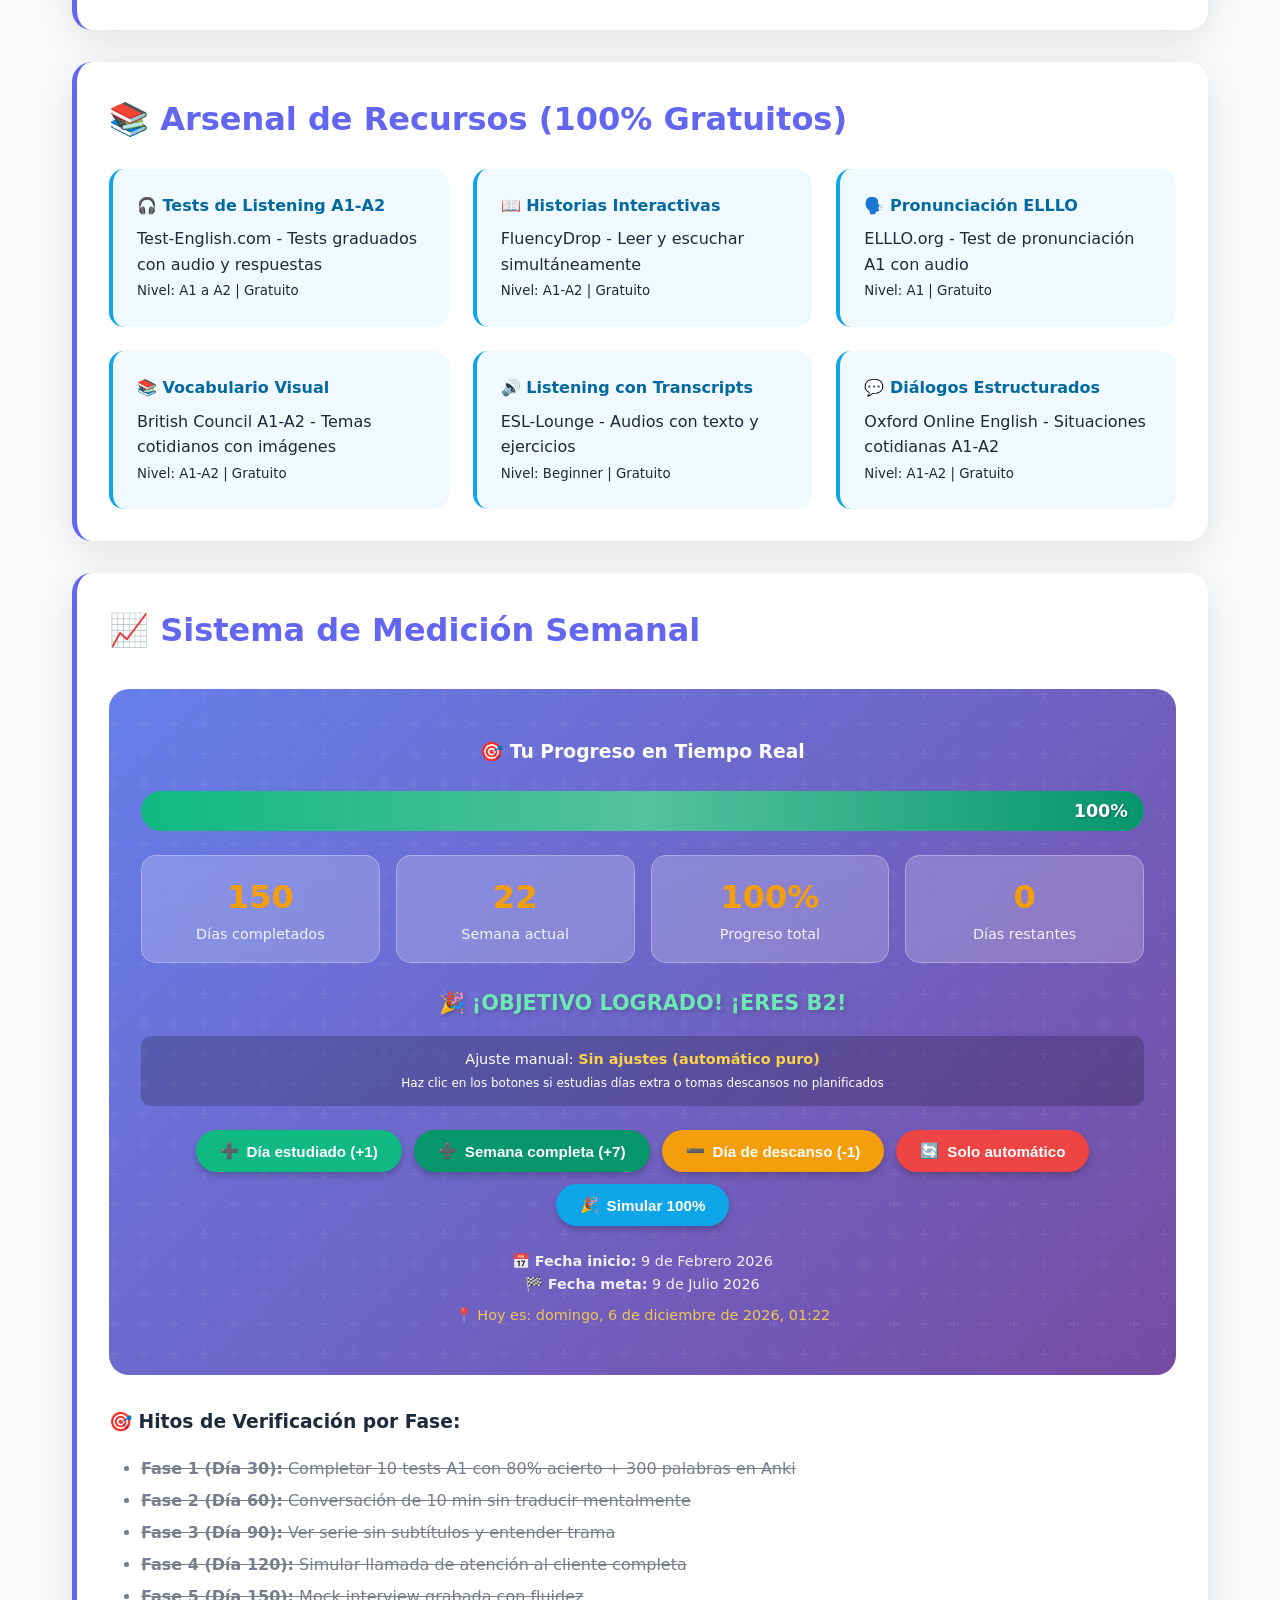
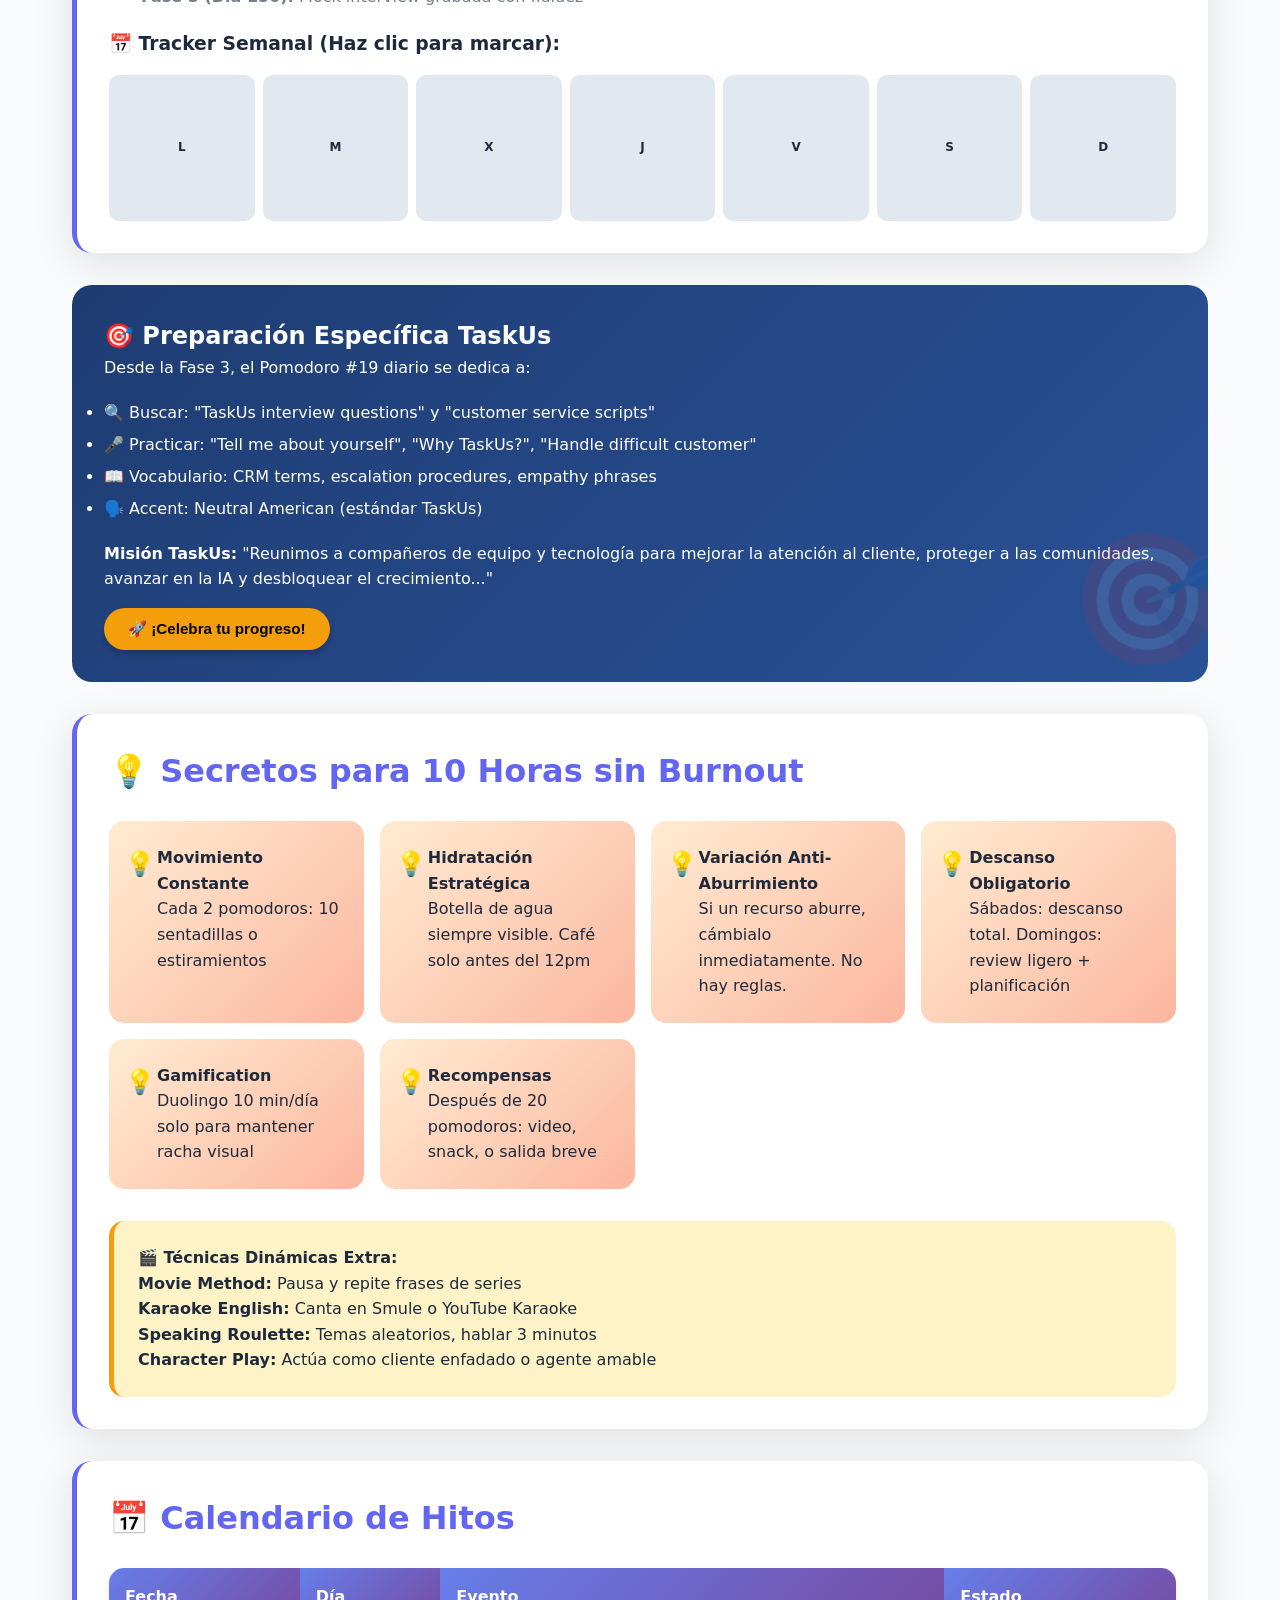
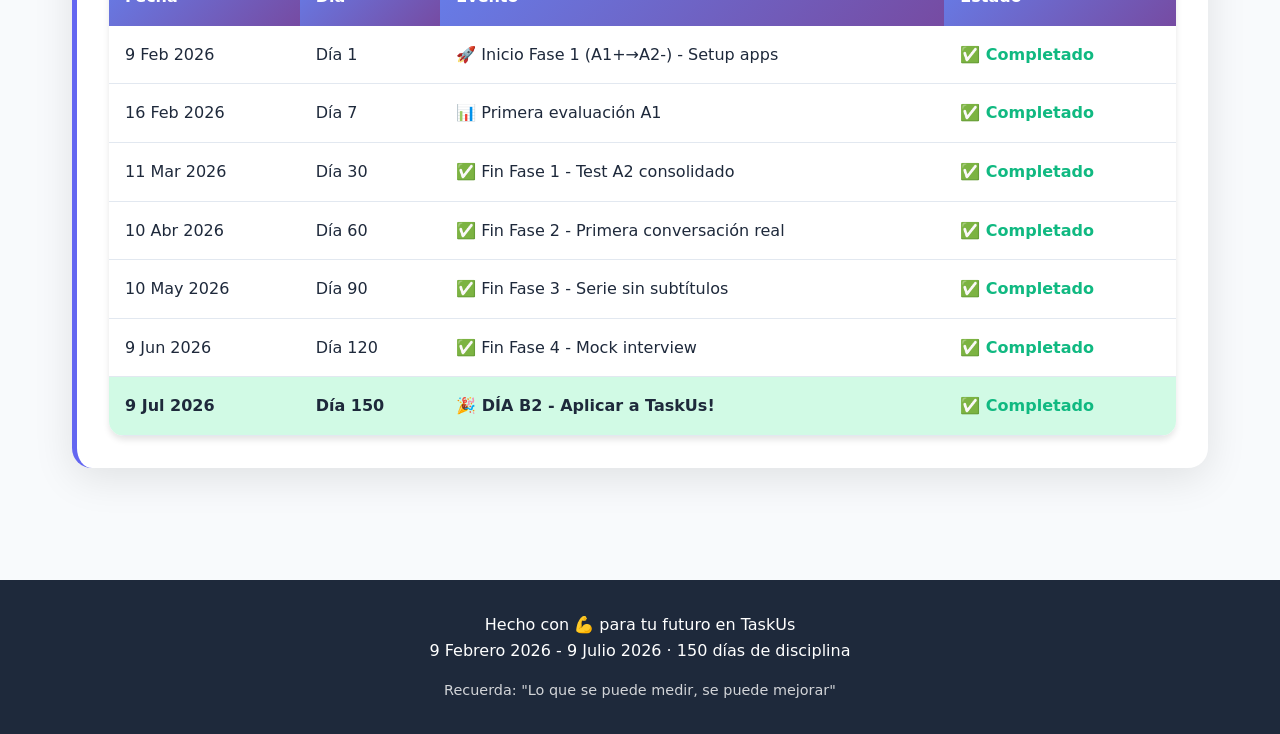
==== commit 22c2eeb5: "Update plan" ====
--- a/index.html
+++ b/index.html
@@ -115,7 +115,7 @@
                         <td><span class="pomodoro-badge">#3</span></td>
                         <td>7:00-7:30</td>
                         <td>Vocabulario Visual</td>
-                        <td>British Council A1-A2 Vocabulary</td>
+                        <td>A1 Grammar lessons and exercises</td>
                         <td>🧠</td>
                     </tr>
                     <tr>
@@ -151,14 +151,14 @@
                         <td><span class="pomodoro-badge">#7</span></td>
                         <td>10:00-10:30</td>
                         <td>Learn English with Conversations.</td>
-                        <td>YouTube</td>
+                        <td>Aprende Inglés con Conversaciones - YouTube</td>
                         <td>🔊</td>
                     </tr>
                     <tr>
                         <td><span class="pomodoro-badge">#8</span></td>
                         <td>10:30-11:00</td>
-                        <td>Shadowing Guiado</td>
-                        <td>BBC Learning English (6 Minute English - 0.75x)</td>
+                        <td>Curso básico de inglés</td>
+                        <td>curso-ingles.com/</td>
                         <td>🔊+🗣️</td>
                     </tr>
                     <tr>
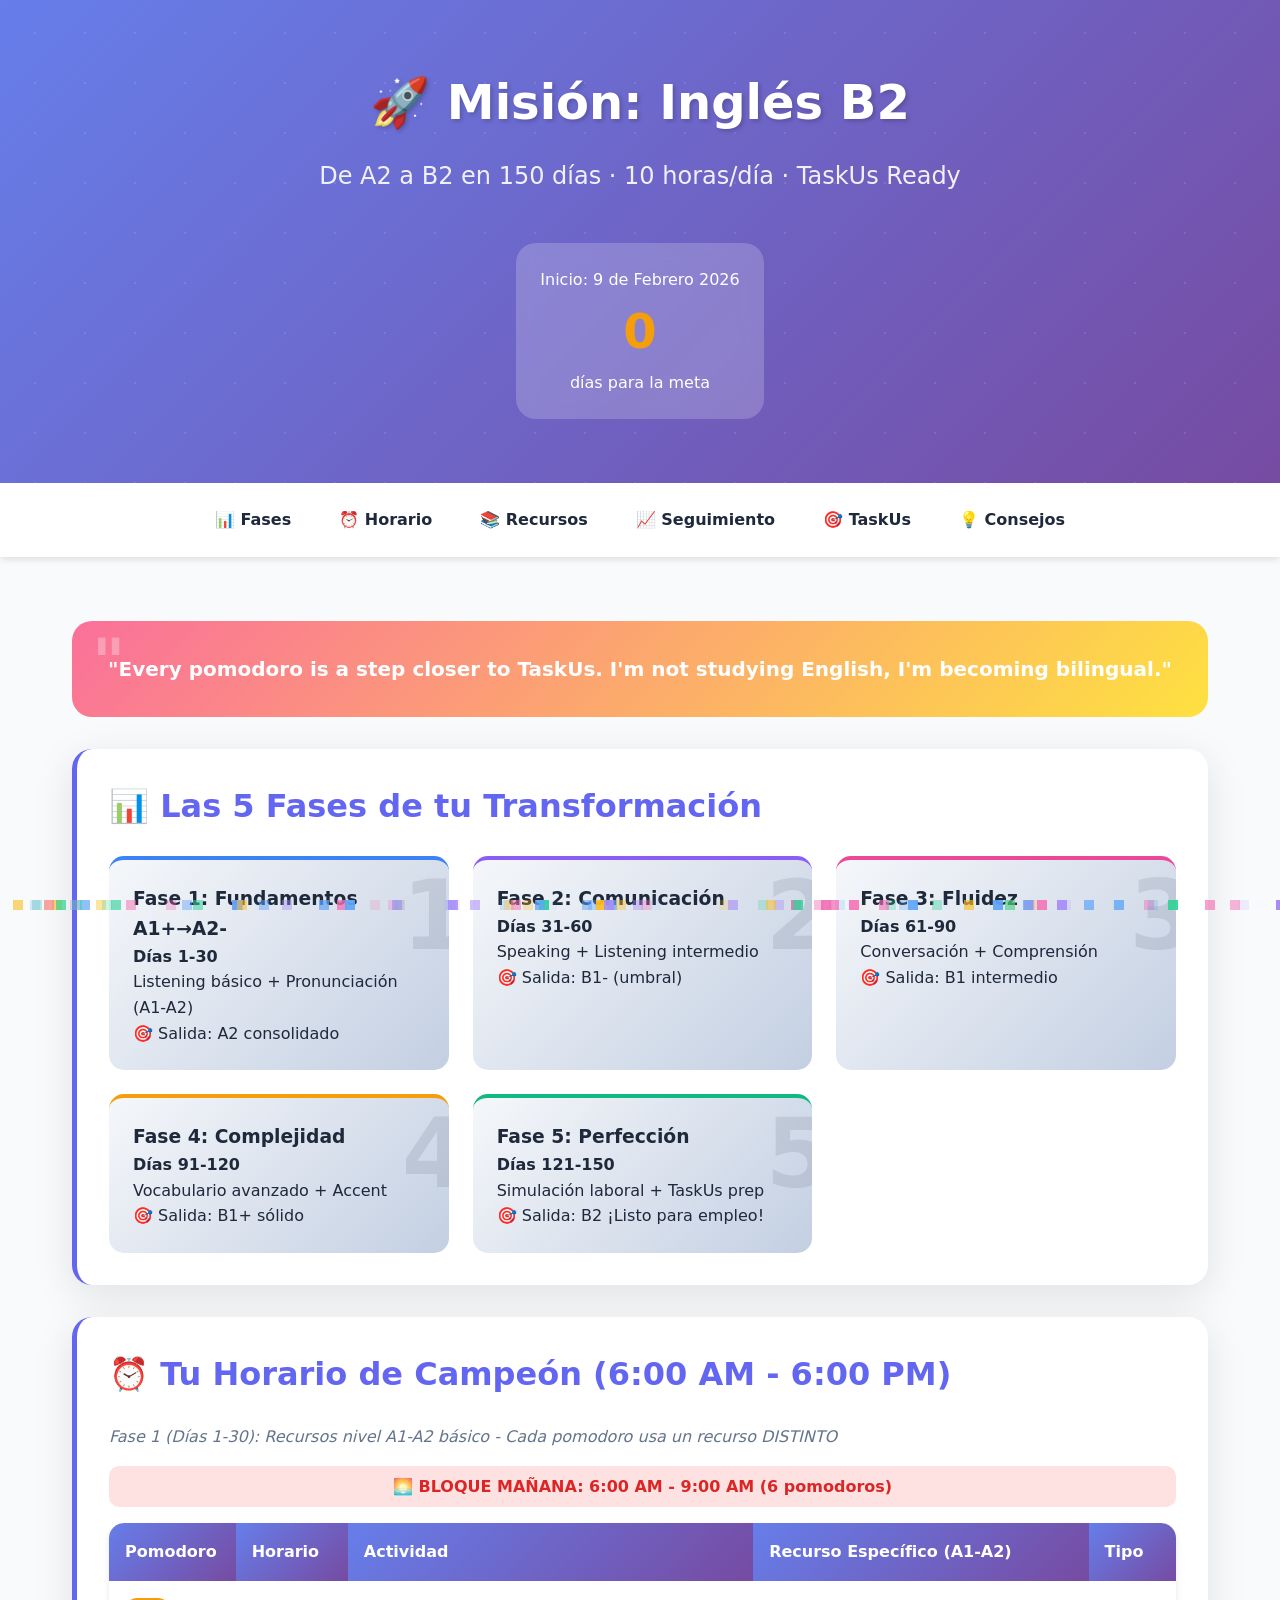
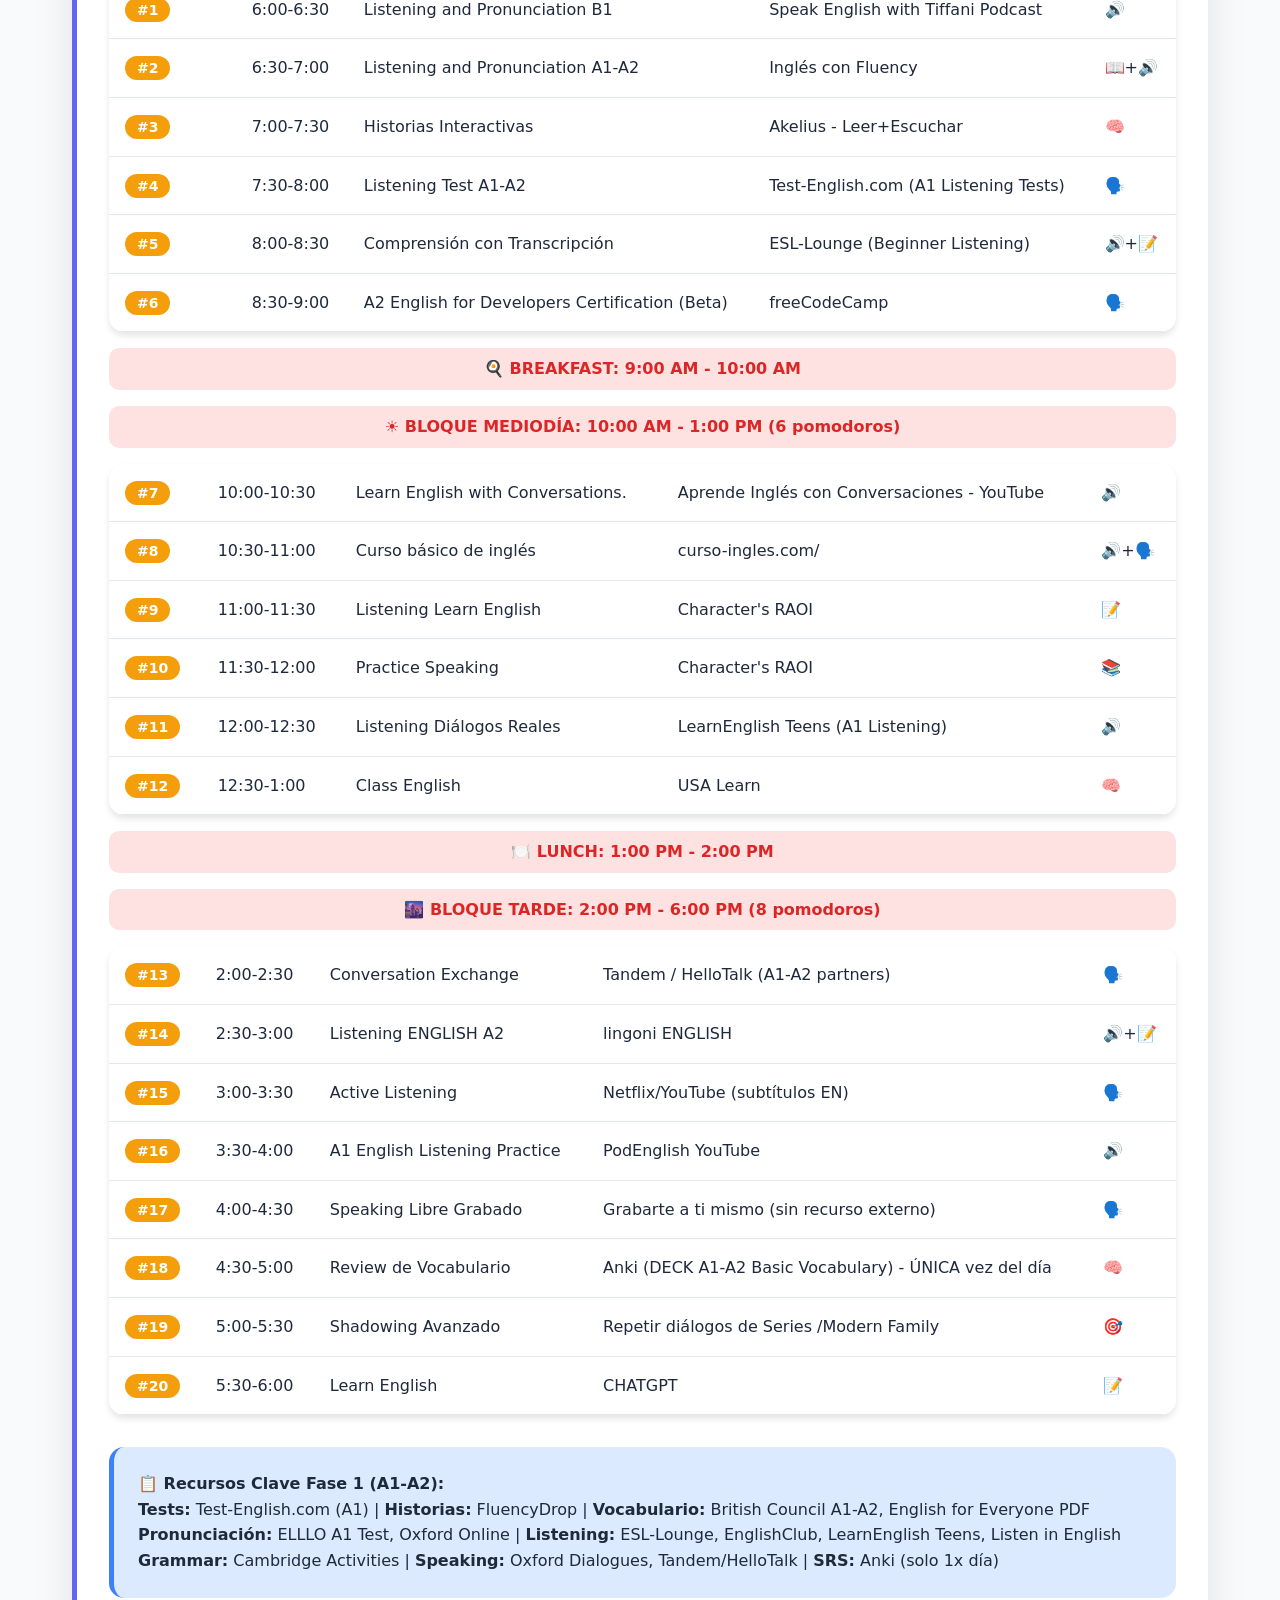
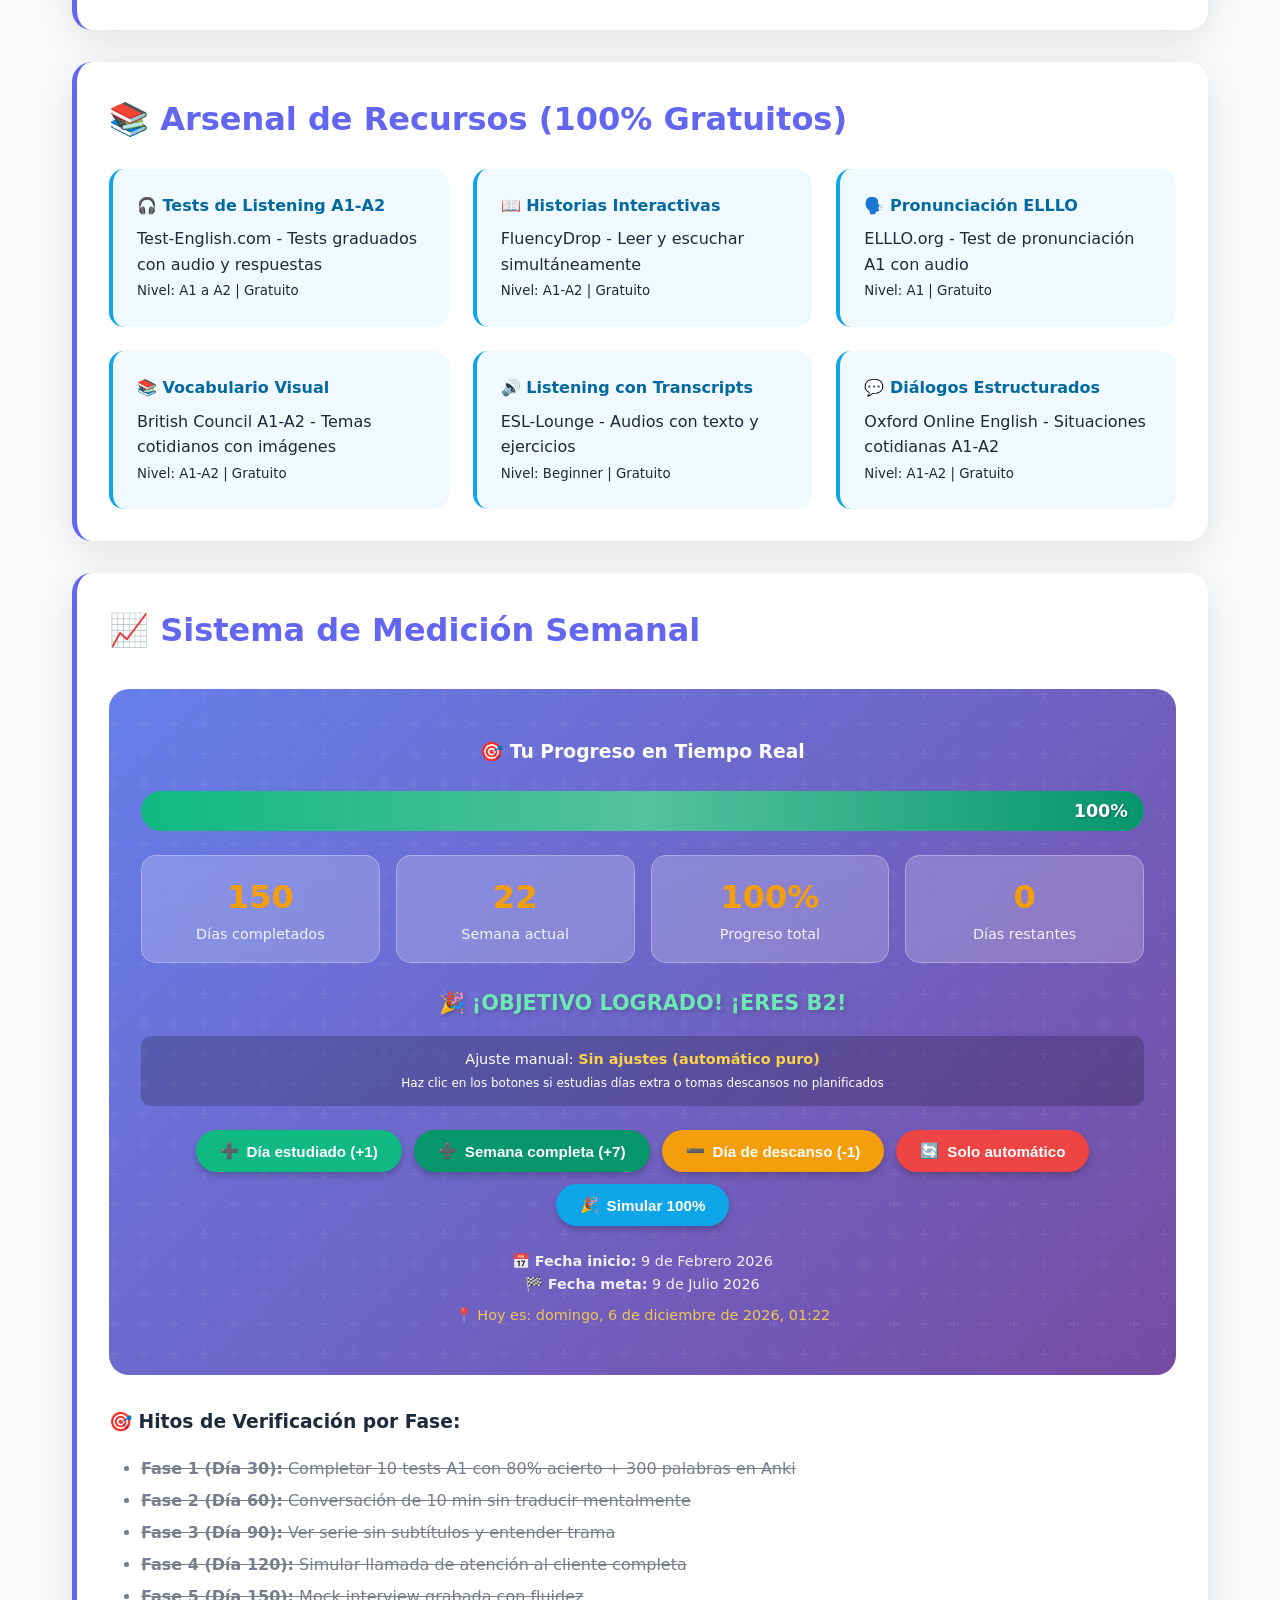
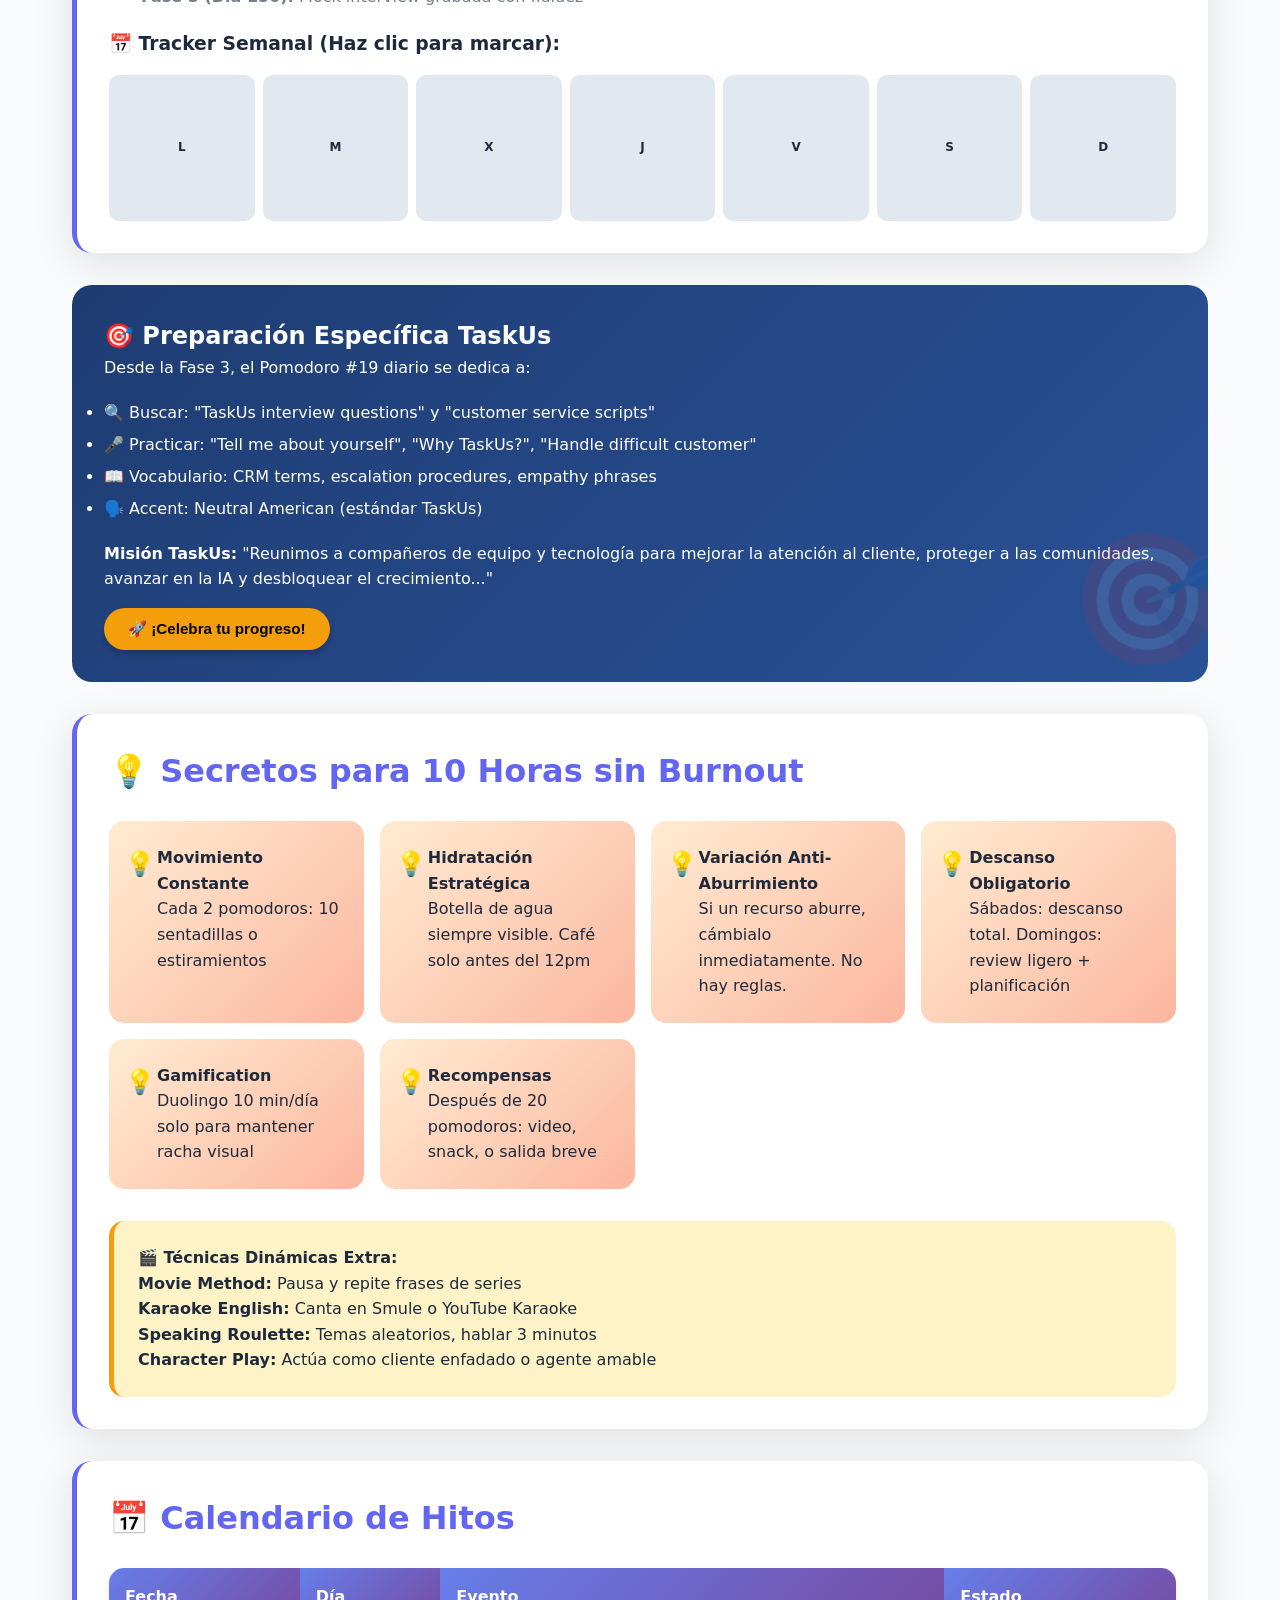
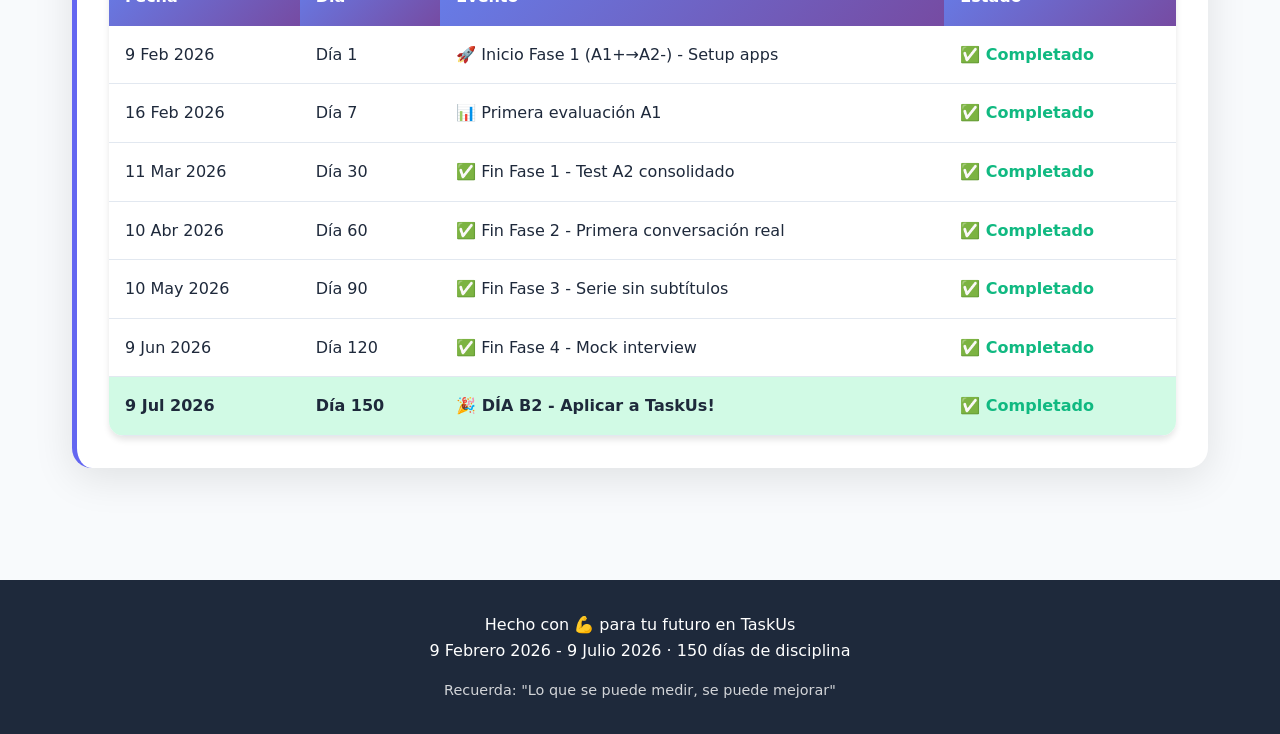
==== commit 08955bd1: "Update Index" ====
--- a/index.html
+++ b/index.html
@@ -100,29 +100,29 @@
                     <tr>
                         <td><span class="pomodoro-badge">#1</span></td>
                         <td>6:00-6:30</td>
+                        <td>Listening and Pronunciation B1</td>
+                        <td>Speak English with Tiffani Podcast</td>
+                        <td>🔊</td>
+                    </tr>
+                    <tr>
+                        <td><span class="pomodoro-badge">#2</span></td>
+                        <td>6:30-7:00</td>
+                        <td>Listening and Pronunciation A1-A2</td>
+                        <td>Inglés con Fluency</td>
+                        <td>📖+🔊</td>
+                    </tr>
+                    <tr>
+                        <td><span class="pomodoro-badge">#3</span></td>
+                        <td>7:00-7:30</td>
+                        <td>Historias Interactivas</td>
+                        <td>Akelius - Leer+Escuchar</td>
+                        <td>🧠</td>
+                    </tr>
+                    <tr>
+                        <td><span class="pomodoro-badge">#4</span></td>
+                        <td>7:30-8:00</td>
                         <td>Listening Test A1-A2</td>
                         <td>Test-English.com (A1 Listening Tests)</td>
-                        <td>🔊</td>
-                    </tr>
-                    <tr>
-                        <td><span class="pomodoro-badge">#2</span></td>
-                        <td>6:30-7:00</td>
-                        <td>Historias Interactivas</td>
-                        <td>Akelius - Leer+Escuchar</td>
-                        <td>📖+🔊</td>
-                    </tr>
-                    <tr>
-                        <td><span class="pomodoro-badge">#3</span></td>
-                        <td>7:00-7:30</td>
-                        <td>Vocabulario Visual</td>
-                        <td>A1 Grammar lessons and exercises</td>
-                        <td>🧠</td>
-                    </tr>
-                    <tr>
-                        <td><span class="pomodoro-badge">#4</span></td>
-                        <td>7:30-8:00</td>
-                        <td>Pronunciación Básica</td>
-                        <td>ELLLO A1 Pronunciation Test</td>
                         <td>🗣️</td>
                     </tr>
                     <tr>
